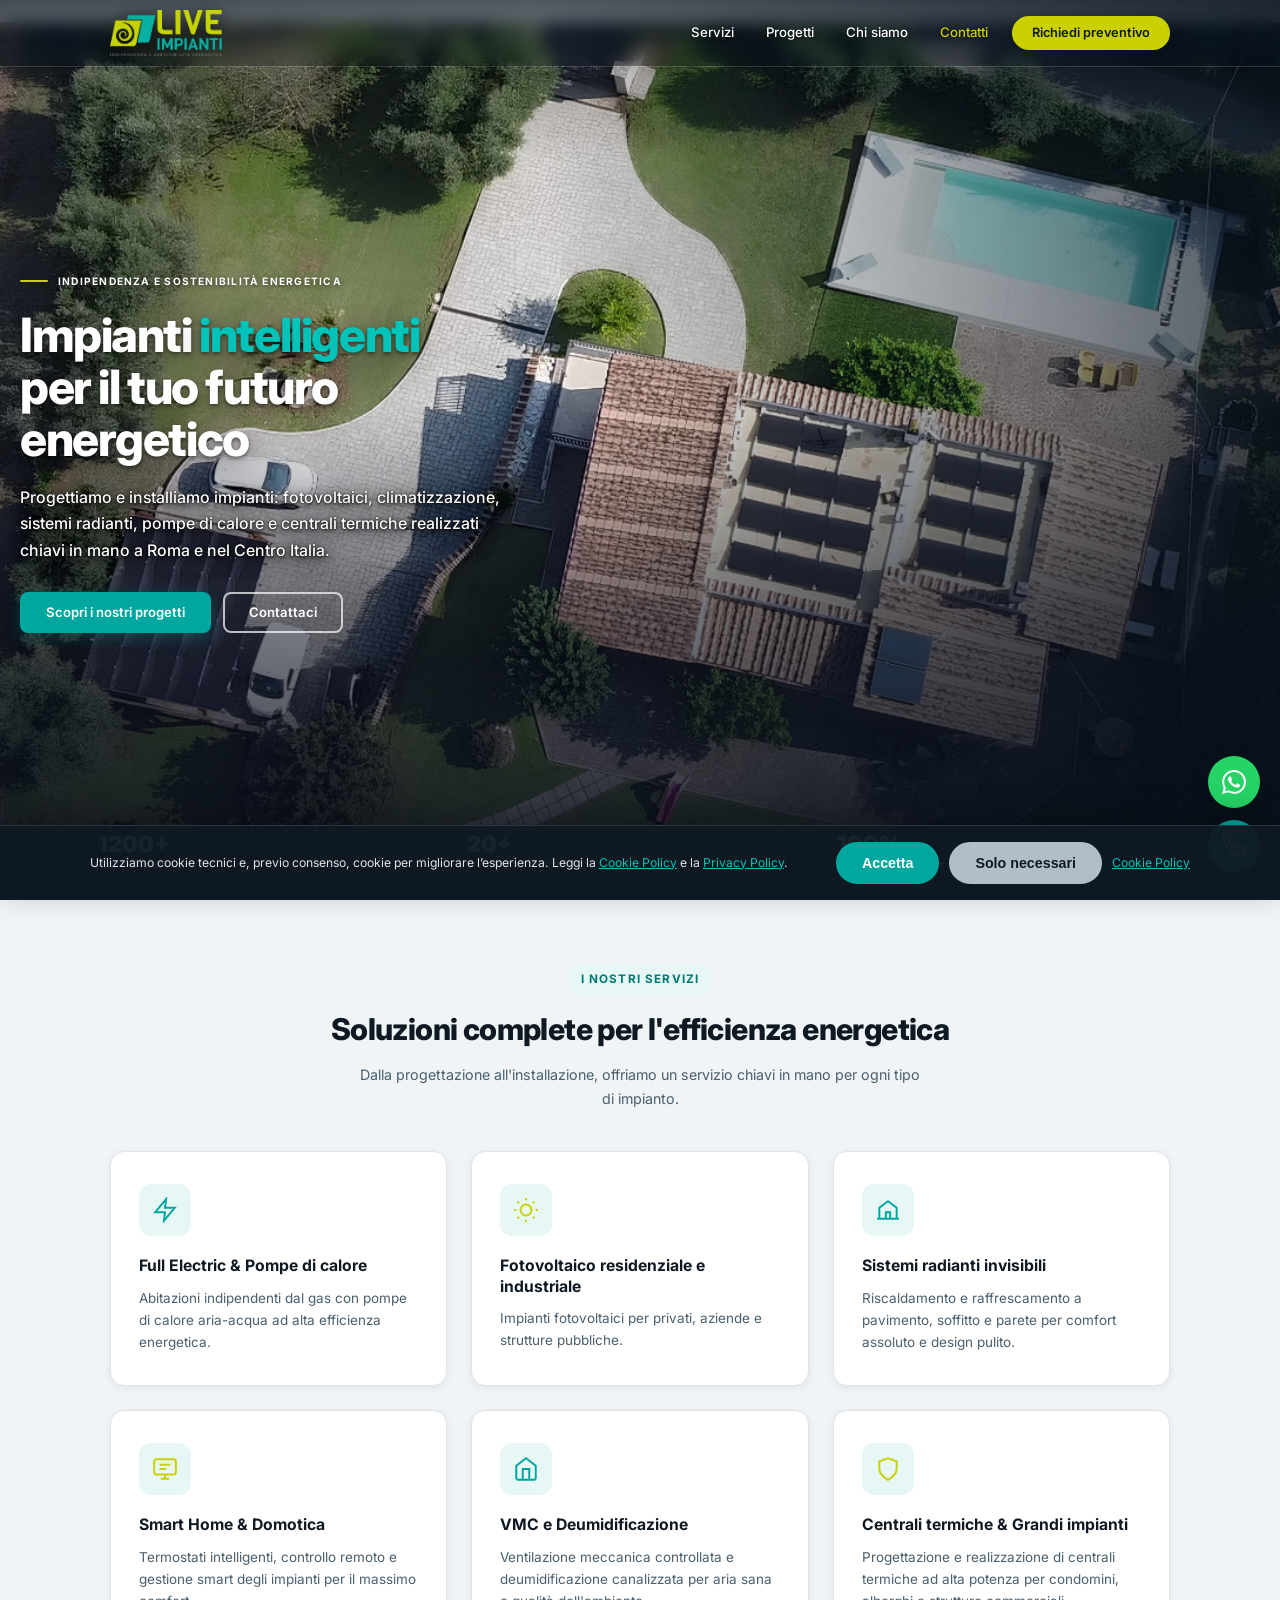
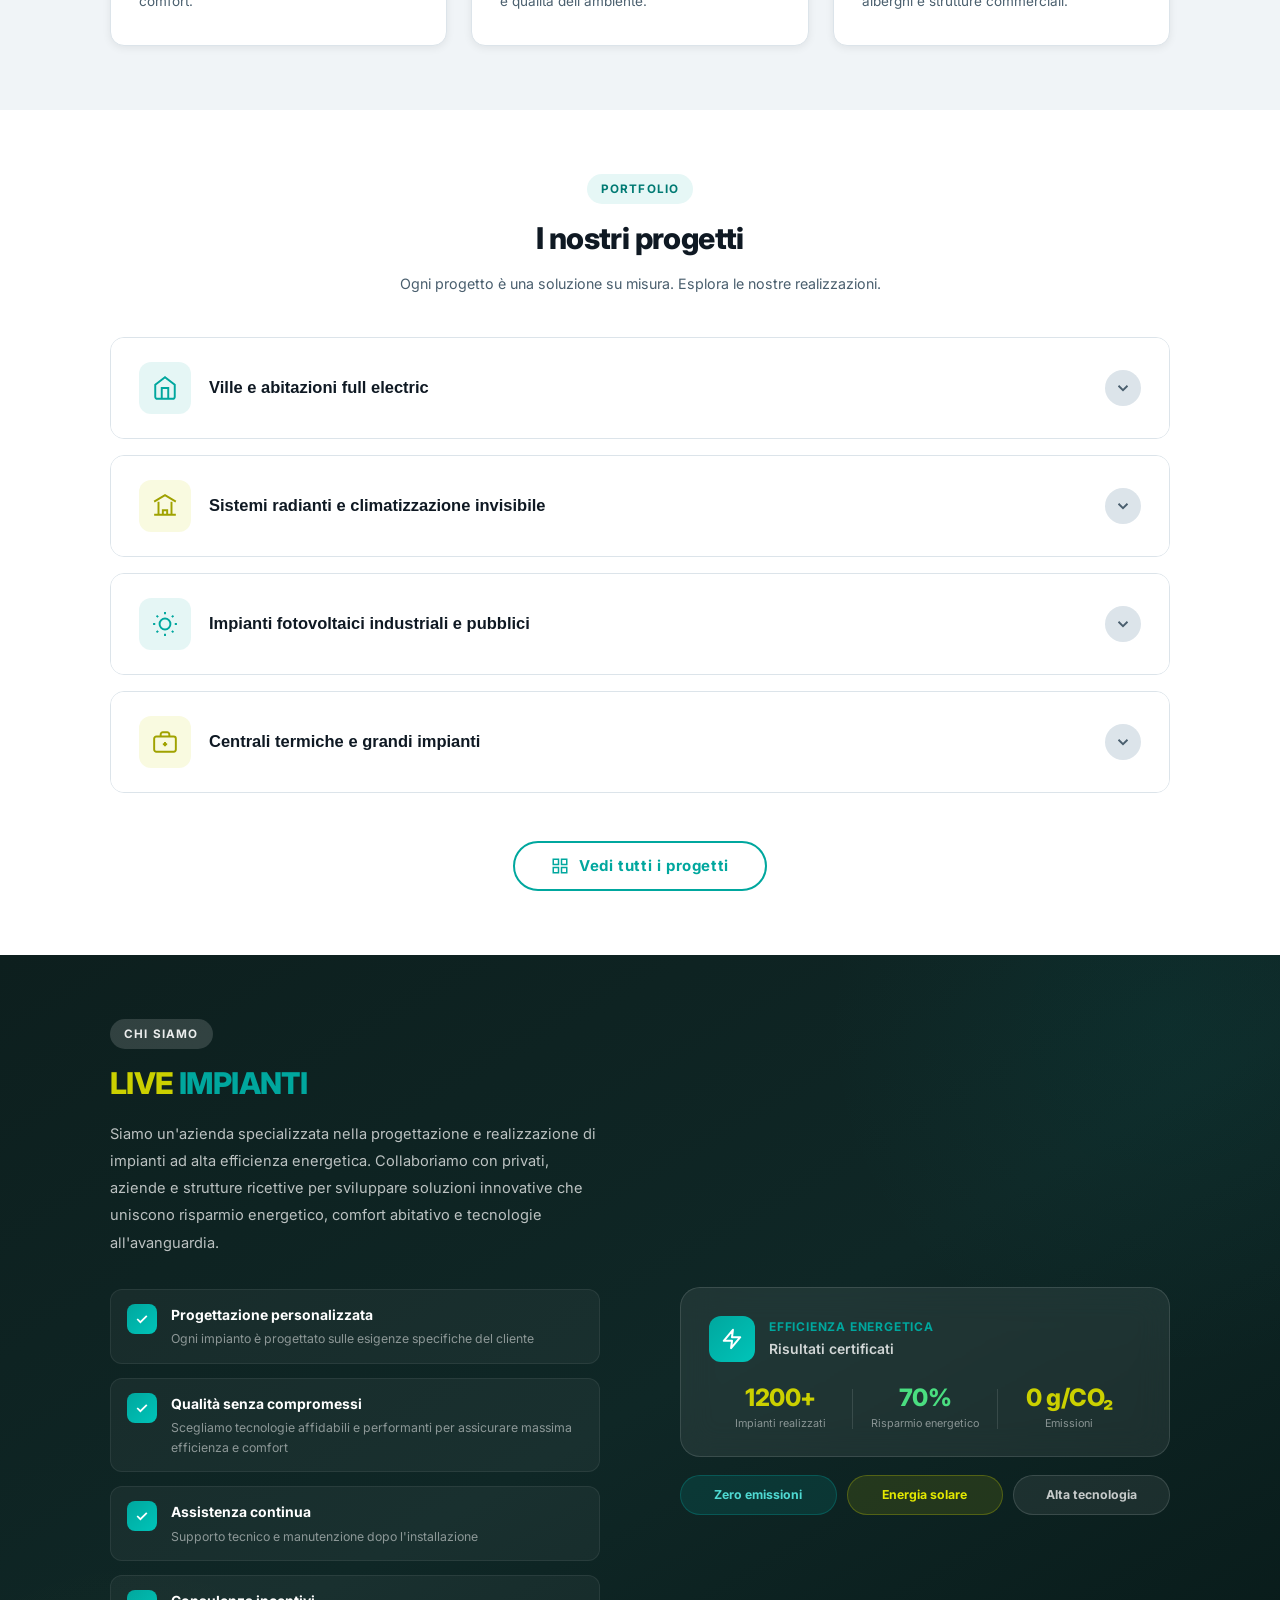
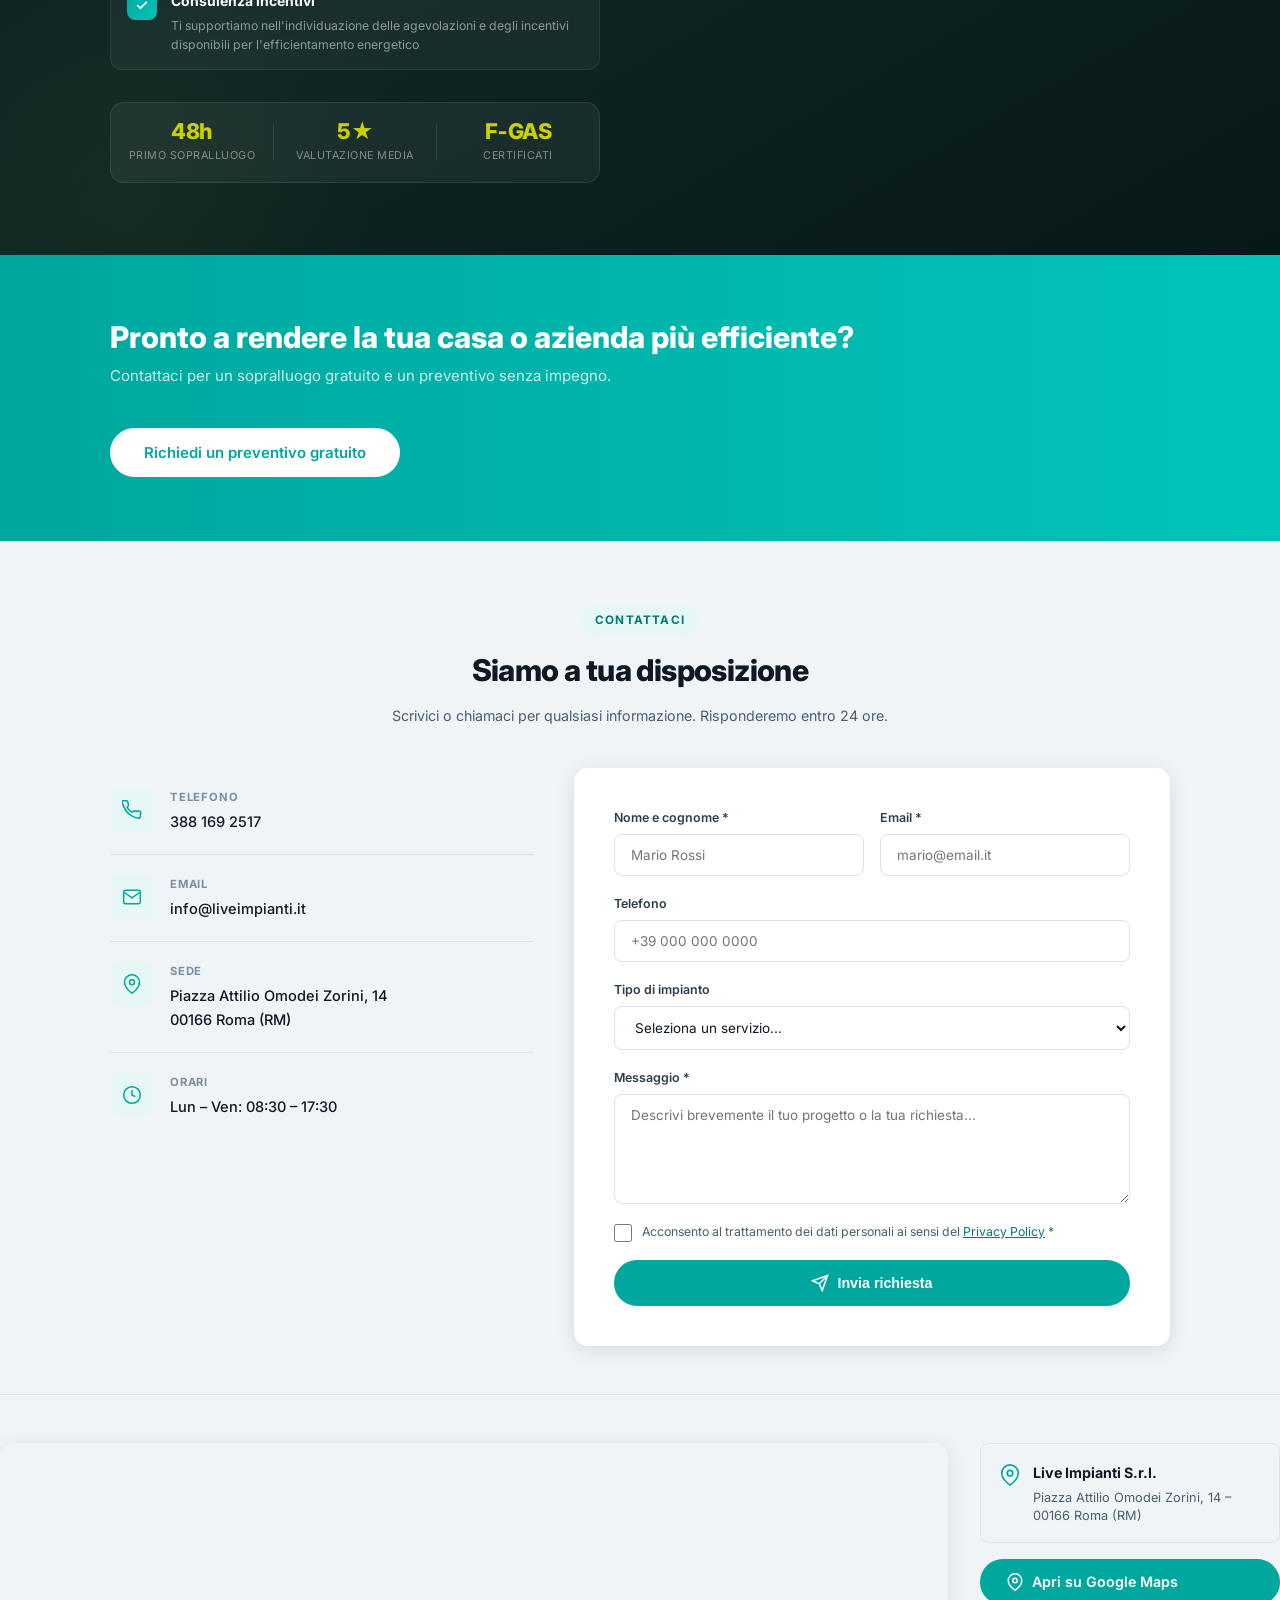
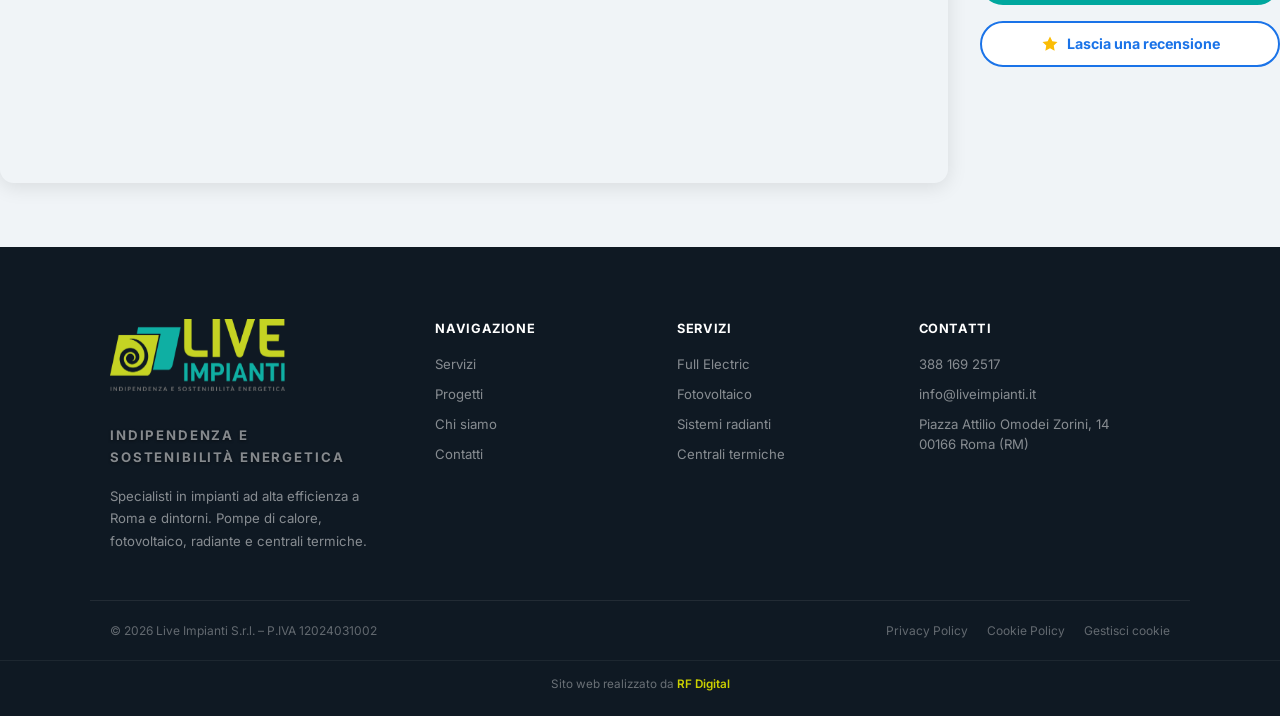
==== index.html @ 58cbc7a0 "Initial commit: sito Live Impianti con immagini e admin CMS Co-authored-by: Cursor <cursoragent@curs" ====
﻿<!DOCTYPE html>
<html lang="it">
<head>
  <meta charset="UTF-8" />
  <meta name="viewport" content="width=device-width, initial-scale=1.0, viewport-fit=cover" />
  <title>Live Impianti S.r.l. – Impianti ad Alta Efficienza</title>
  <meta name="description" content="Live Impianti S.r.l. – Impianti fotovoltaici, climatizzazione, sistemi radianti, pompe di calore e centrali termiche chiavi in mano a Roma e nel Centro Italia." />
  <meta name="robots" content="index, follow" />
  <meta name="geo.region" content="IT-RM" />
  <meta name="geo.placename" content="Roma" />
  <meta name="theme-color" content="#0f1923" />
  <link rel="canonical" href="https://www.liveimpianti.it/" />
  <meta property="og:type" content="website" />
  <meta property="og:locale" content="it_IT" />
  <meta property="og:site_name" content="Live Impianti S.r.l." />
  <meta property="og:title" content="Live Impianti S.r.l. – Impianti ad Alta Efficienza" />
  <meta property="og:description" content="Impianti full electric, fotovoltaico, radiante e centrali termiche a Roma e provincia. Progettazione e installazione chiavi in mano." />
  <meta property="og:url" content="https://www.liveimpianti.it/" />
  <meta property="og:image" content="https://www.liveimpianti.itimages/home-hero.jpg" />
  <meta name="twitter:card" content="summary_large_image" />
  <link rel="preload" as="image" href="images/home-hero.webp" type="image/webp" />
  <link rel="stylesheet" href="styles.css?v=7" />
  <style>
    /* Hero mobil – prioritate maximă (navbar + overlay) */
    @media (max-width: 767px) {
      body.page-home .navbar:not(.scrolled) .navbar__glass,
      #navbar:not(.scrolled) .navbar__glass {
        background: transparent !important;
        backdrop-filter: none !important;
        -webkit-backdrop-filter: none !important;
      }
      body.page-home .navbar:not(.scrolled),
      #navbar:not(.scrolled) {
        background: transparent !important;
        border-bottom: none !important;
        box-shadow: none !important;
      }
      #home.hero,
      .page-home .hero {
        display: grid !important;
        grid-template-areas: "hero-stack" !important;
        min-height: 100dvh !important;
        min-height: 100svh !important;
      }
      #home .hero__bg,
      .page-home .hero__bg {
        grid-area: hero-stack !important;
        position: absolute !important;
        inset: 0 !important;
        height: 100% !important;
        min-height: 100% !important;
      }
      #home .hero__overlay,
      .page-home .hero__overlay {
        background: linear-gradient(to top, rgba(10, 15, 29, 0.55) 0%, transparent 18%) !important;
      }
      #home .hero__bg-img,
      .page-home .hero__bg-img {
        object-position: center 58% !important;
        transform: scale(1.18) !important;
        transform-origin: center 58% !important;
      }
      #home .hero__wrap,
      .page-home .hero__wrap {
        grid-area: hero-stack !important;
        display: flex !important;
        flex-direction: column !important;
        justify-content: flex-end !important;
        min-height: 100dvh !important;
        min-height: 100svh !important;
        padding: 0 !important;
      }
      #home .hero__center,
      .page-home .hero__center {
        flex: 1 1 auto !important;
        display: flex !important;
        align-items: center !important;
        justify-content: center !important;
        padding: calc(56px + env(safe-area-inset-top, 0px) + 8px) 16px 8px !important;
      }
      #home .hero__content,
      .page-home .hero__content {
        margin: 0 auto !important;
        text-align: center !important;
        max-width: 22.5rem;
      }
      #home .hero__badge,
      .page-home .hero__badge {
        justify-content: center !important;
        width: 100%;
      }
      #home .hero__badge::before,
      .page-home .hero__badge::before {
        display: none !important;
      }
      #home .hero__actions,
      .page-home .hero__actions {
        justify-content: center !important;
      }
      #home .hero__stats,
      .page-home .hero__stats {
        flex: 0 0 auto !important;
        background: transparent !important;
        margin-top: 0 !important;
      }
      #home .hero__stat-num,
      #home .hero__stat-label,
      .page-home .hero__stat-num,
      .page-home .hero__stat-label {
        text-shadow: 0 2px 10px rgba(0, 0, 0, 0.9), 0 0 24px rgba(0, 0, 0, 0.55) !important;
      }
    }
  </style>
  <script src="cookie-banner.js?v=3" defer></script>
  <link rel="preconnect" href="https://fonts.googleapis.com" />
  <link rel="preconnect" href="https://fonts.gstatic.com" crossorigin />
  <link href="https://fonts.googleapis.com/css2?family=Inter:wght@300;400;500;600;700;800&display=swap" rel="stylesheet" />
  <script src="https://identity.netlify.com/v1/netlify-identity-widget.js"></script>
  <script type="application/ld+json">
  {
    "@context": "https://schema.org",
    "@type": "HVACBusiness",
    "name": "Live Impianti S.r.l.",
    "url": "https://www.liveimpianti.it",
    "logo": "https://www.liveimpianti.itimages/liveimpianti_logo.png",
    "image": "https://www.liveimpianti.itimages/home-hero.jpg",
    "telephone": "+39-388-169-2517",
    "email": "info@liveimpianti.it",
    "taxID": "IT12024031002",
    "vatID": "IT12024031002",
    "address": {
      "@type": "PostalAddress",
      "streetAddress": "Piazza Attilio Omodei Zorini, 14",
      "addressLocality": "Roma",
      "postalCode": "00166",
      "addressRegion": "RM",
      "addressCountry": "IT"
    },
    "areaServed": ["Roma", "Lazio", "Centro Italia"],
    "description": "Progettazione e installazione di impianti fotovoltaici, pompe di calore, sistemi radianti e centrali termiche."
  }
  </script>
</head>
<body class="page-home">

  <div id="cookieBanner" class="cookie-banner" role="dialog" aria-label="Informativa cookie" aria-live="polite" aria-hidden="true">
    <div class="cookie-banner__inner">
      <p>Utilizziamo cookie tecnici e, previo consenso, cookie per migliorare l’esperienza. Leggi la <a href="cookie-policy.html">Cookie Policy</a> e la <a href="privacy-policy.html">Privacy Policy</a>.</p>
      <div class="cookie-banner__actions">
        <button type="button" id="cookieAccept" class="btn btn--primary">Accetta</button>
        <button type="button" id="cookieReject" class="btn btn--ghost cookie-banner__reject">Solo necessari</button>
        <a href="cookie-policy.html" class="cookie-banner__link">Cookie Policy</a>
      </div>
    </div>
  </div>

  <header class="navbar" id="navbar">
    <div class="navbar__glass" aria-hidden="true"></div>
    <div class="container navbar__inner">
      <a href="#home" class="navbar__logo">
        <img src="images/liveimpianti_logo.png" alt="Live Impianti S.r.l." class="navbar__logo-img" decoding="async" />
      </a>
      <nav class="navbar__drawer" id="navDrawer" aria-label="Menu principale" aria-hidden="true">
        <a href="#servizi">Servizi</a>
        <a href="progetti.html">Progetti</a>
        <a href="#perche-noi">Chi siamo</a>
        <a href="#contatti" class="navbar__drawer-cta">Contatti</a>
      </nav>
      <a href="#contatti" class="btn btn--primary navbar__cta">Richiedi preventivo</a>
      <button class="navbar__burger" id="burgerBtn" type="button" aria-label="Apri menu" aria-expanded="false" aria-controls="navDrawer">
        <span></span><span></span><span></span>
      </button>
    </div>
  </header>
  <div class="nav-backdrop" id="navBackdrop" aria-hidden="true"></div>

  <!-- ═══════════════════════════ HERO ═══════════════════════════ -->
  <section class="hero" id="home" aria-label="Home">
    <div class="hero__bg" aria-hidden="true">
      <picture>
        <source srcset="images/home-hero.webp" type="image/webp" />
        <img
          src="images/home-hero.jpg"
          class="hero__bg-img"
          alt=""
          width="1920"
          height="1080"
          sizes="100vw"
          decoding="async"
          fetchpriority="high"
        />
      </picture>
      <div class="hero__overlay"></div>
    </div>

    <div class="hero__wrap">
      <div class="hero__center">
        <div class="hero__aside" aria-hidden="true"></div>
        <div class="hero__content">
          <span class="hero__badge" data-sito="home.hero.badge">Indipendenza e sostenibilit&agrave; energetica</span>

          <h1 class="hero__title">
            <span data-sito="home.hero.titoloRiga1">Impianti</span> <span class="hero__title-accent" data-sito="home.hero.titoloAccent">intelligenti</span><br />
            <span data-sito="home.hero.titoloRiga2">per il tuo futuro energetico</span>
          </h1>

          <p class="hero__subtitle" data-sito="home.hero.sottotitolo">
            Progettiamo e installiamo impianti: fotovoltaici, climatizzazione, sistemi radianti, pompe di calore e centrali termiche
            realizzati chiavi in mano a Roma e nel Centro Italia.
          </p>

          <div class="hero__actions">
            <a href="progetti.html" class="hero__btn hero__btn--primary" data-sito="home.hero.pulsantePrimario" data-sito-link="home.hero.pulsantePrimarioLink">Scopri i nostri progetti</a>
            <a href="#contatti" class="hero__btn hero__btn--outline" data-sito="home.hero.pulsanteSecondario" data-sito-link="home.hero.pulsanteSecondarioLink">Contattaci</a>
          </div>
        </div>
      </div>

      <div class="hero__stats">
        <div class="hero__stat" data-hero-stat>
          <span class="hero__stat-num" data-countup data-target="1200" data-suffix="+">0</span>
          <span class="hero__stat-label">Impianti realizzati</span>
        </div>
        <div class="hero__stat" data-hero-stat>
          <span class="hero__stat-num" data-countup data-target="20" data-suffix="+">0</span>
          <span class="hero__stat-label">Anni di esperienza</span>
        </div>
        <div class="hero__stat" data-hero-stat>
          <span class="hero__stat-num" data-countup data-target="100" data-suffix="%">0</span>
          <span class="hero__stat-label">Soddisfazione cliente</span>
        </div>
      </div>
    </div>
  </section>

  <!-- ═══════════════════════════ SERVIZI ═══════════════════════════ -->
  <section class="services" id="servizi">
    <div class="container">
      <div class="section-header">
        <span class="section-tag" data-sito="servizi.intestazione.tag">I nostri servizi</span>
        <h2 class="section-title" data-sito="servizi.intestazione.titolo">Soluzioni complete per l'efficienza energetica</h2>
        <p class="section-desc" data-sito="servizi.intestazione.descrizione">Dalla progettazione all'installazione, offriamo un servizio chiavi in mano per ogni tipo di impianto.</p>
      </div>
      <div class="services__grid" id="sitoServiziGrid"></div>
    </div>
  </section>

  <!-- ═══════════════════════════ PROGETTI ═══════════════════════════ -->
  <section class="projects" id="progetti">
    <div class="container">
      <div class="section-header">
        <span class="section-tag" data-sito="home.sezioneProgetti.tag">Portfolio</span>
        <h2 class="section-title" data-sito="home.sezioneProgetti.titolo">I nostri progetti</h2>
        <p class="section-desc" data-sito="home.sezioneProgetti.descrizione">Ogni progetto &egrave; una soluzione su misura. Esplora le nostre realizzazioni.</p>
      </div>

      <div class="projects__accordion">

        <!-- ── CATEGORIA 1: Ville e abitazioni full electric ── -->
        <div class="acc-item" data-category="0" data-cat-id="ville">
          <button class="acc-header" aria-expanded="false">
            <div class="acc-header__left">
              <div class="acc-icon acc-icon--1">
                <svg viewBox="0 0 24 24" fill="none" stroke="currentColor" stroke-width="1.8"><path d="M3 9l9-7 9 7v11a2 2 0 01-2 2H5a2 2 0 01-2-2z"/><polyline points="9 22 9 12 15 12 15 22"/></svg>
              </div>
              <div>
                <h3 class="acc-header__title">Ville e abitazioni full electric</h3>
              </div>
            </div>
            <div class="acc-chevron">
              <svg viewBox="0 0 24 24" fill="none" stroke="currentColor" stroke-width="2.5"><polyline points="6 9 12 15 18 9"/></svg>
            </div>
          </button>
          <div class="acc-body">
            <div class="acc-category-banner">
              <img src="images/cat-ville.jpg" alt="Ville e abitazioni full electric" class="acc-banner-img" style="object-position: center 42%;" onerror="this.parentElement.classList.add('no-img')" />
              <div class="acc-banner-overlay">
                <h3>Ville e abitazioni full electric</h3>
                <p>Abitazioni senza gas, progettate per massima efficienza e autonomia energetica.</p>
              </div>
            </div>
            <div class="acc-projects" data-progetti-cat="ville"></div>
          </div>
        </div>

        <!-- ── CATEGORIA 2: Sistemi radianti e climatizzazione invisibile ── -->
        <div class="acc-item" data-category="1" data-cat-id="radianti">
          <button class="acc-header" aria-expanded="false">
            <div class="acc-header__left">
              <div class="acc-icon acc-icon--2">
                <svg viewBox="0 0 24 24" fill="none" stroke="currentColor" stroke-width="1.8"><path d="M2 20h20M6 20V8M18 20V8M2 8l10-6 10 6"/><path d="M10 20v-4h4v4"/></svg>
              </div>
              <div>
                <h3 class="acc-header__title">Sistemi radianti e climatizzazione invisibile</h3>
              </div>
            </div>
            <div class="acc-chevron">
              <svg viewBox="0 0 24 24" fill="none" stroke="currentColor" stroke-width="2.5"><polyline points="6 9 12 15 18 9"/></svg>
            </div>
          </button>
          <div class="acc-body">
            <div class="acc-category-banner acc-category-banner--2">
              <img src="images/cat-radianti-final.jpg" alt="Sistemi radianti e climatizzazione invisibile" class="acc-banner-img" style="object-position: center 34%;" onerror="this.parentElement.classList.add('no-img')" />
              <div class="acc-banner-overlay">
                <h3>Sistemi radianti e climatizzazione invisibile</h3>
                <p>Comfort totale e design pulito: impianti nascosti a pavimento e a soffitto.</p>
              </div>
            </div>
            <div class="acc-projects" data-progetti-cat="radianti"></div>
          </div>
        </div>

        <!-- ── CATEGORIA 3: Impianti fotovoltaici industriali e pubblici ── -->
        <div class="acc-item" data-category="2" data-cat-id="fotovoltaico">
          <button class="acc-header" aria-expanded="false">
            <div class="acc-header__left">
              <div class="acc-icon acc-icon--3">
                <svg viewBox="0 0 24 24" fill="none" stroke="currentColor" stroke-width="1.8"><circle cx="12" cy="12" r="5"/><line x1="12" y1="1" x2="12" y2="3"/><line x1="12" y1="21" x2="12" y2="23"/><line x1="4.22" y1="4.22" x2="5.64" y2="5.64"/><line x1="18.36" y1="18.36" x2="19.78" y2="19.78"/><line x1="1" y1="12" x2="3" y2="12"/><line x1="21" y1="12" x2="23" y2="12"/><line x1="4.22" y1="19.78" x2="5.64" y2="18.36"/><line x1="18.36" y1="5.64" x2="19.78" y2="4.22"/></svg>
              </div>
              <div>
                <h3 class="acc-header__title">Impianti fotovoltaici industriali e pubblici</h3>
              </div>
            </div>
            <div class="acc-chevron">
              <svg viewBox="0 0 24 24" fill="none" stroke="currentColor" stroke-width="2.5"><polyline points="6 9 12 15 18 9"/></svg>
            </div>
          </button>
          <div class="acc-body">
            <div class="acc-category-banner acc-category-banner--3">
              <img src="images/cat-fotovoltaico.jpg" alt="Impianti fotovoltaici industriali e pubblici" class="acc-banner-img" onerror="this.parentElement.classList.add('no-img')" />
              <div class="acc-banner-overlay">
                <h3>Impianti fotovoltaici industriali e pubblici</h3>
                <p>Da 40 kW a 500 kW: impianti per aziende, enti pubblici e strutture produttive.</p>
              </div>
            </div>
            <div class="acc-projects" data-progetti-cat="fotovoltaico"></div>
          </div>
        </div>

        <!-- ── CATEGORIA 4: Centrali termiche e grandi impianti ── -->
        <div class="acc-item" data-category="3" data-cat-id="centrali">
          <button class="acc-header" aria-expanded="false">
            <div class="acc-header__left">
              <div class="acc-icon acc-icon--4">
                <svg viewBox="0 0 24 24" fill="none" stroke="currentColor" stroke-width="1.8"><rect x="2" y="7" width="20" height="14" rx="2"/><path d="M16 7V5a2 2 0 00-2-2h-4a2 2 0 00-2 2v2"/><line x1="12" y1="12" x2="12" y2="16"/><line x1="10" y1="14" x2="14" y2="14"/></svg>
              </div>
              <div>
                <h3 class="acc-header__title">Centrali termiche e grandi impianti</h3>
              </div>
            </div>
            <div class="acc-chevron">
              <svg viewBox="0 0 24 24" fill="none" stroke="currentColor" stroke-width="2.5"><polyline points="6 9 12 15 18 9"/></svg>
            </div>
          </button>
          <div class="acc-body">
            <div class="acc-category-banner acc-category-banner--4">
              <img src="images/cat-centrali-final.jpg" alt="Centrali termiche e grandi impianti" class="acc-banner-img" style="object-position: center 38%;" onerror="this.parentElement.classList.add('no-img')" />
              <div class="acc-banner-overlay">
                <h3>Centrali termiche e grandi impianti</h3>
                <p>Impianti di riscaldamento e raffrescamento su larga scala per edifici residenziali, commerciali e ricettivi.</p>
              </div>
            </div>
            <div class="acc-projects" data-progetti-cat="centrali"></div>
          </div>
        </div>

      </div><!-- /accordion -->

      <div class="projects__cta">
        <a href="progetti.html" class="btn">
          <svg viewBox="0 0 24 24" fill="none" stroke="currentColor" stroke-width="2" aria-hidden="true"><rect x="3" y="3" width="7" height="7"/><rect x="14" y="3" width="7" height="7"/><rect x="14" y="14" width="7" height="7"/><rect x="3" y="14" width="7" height="7"/></svg>
          Vedi tutti i progetti
        </a>
      </div>

    </div>
  </section>

  <!-- ═══════════════════════════ CHI SIAMO ═══════════════════════════ -->
  <section class="why-us" id="perche-noi">
    <div class="container">
      <div class="why-us__inner">

        <!-- ─ Left: testo + perk ─ -->
        <div class="why-us__content">
          <span class="section-tag section-tag--light" data-sito="chiSiamo.intestazione.tag">Chi siamo</span>
          <h2 class="section-title section-title--light"><span class="section-title__live" data-sito="chiSiamo.intestazione.titoloLive">LIVE</span> <span class="section-title__impianti" data-sito="chiSiamo.intestazione.titoloImpianti">IMPIANTI</span></h2>
          <p class="why-us__lead" data-sito="chiSiamo.lead">
            Siamo un'azienda specializzata nella progettazione e realizzazione di impianti ad alta efficienza energetica.
            Collaboriamo con privati, aziende e strutture ricettive per sviluppare soluzioni innovative che uniscono risparmio
            energetico, comfort abitativo e tecnologie all'avanguardia.
          </p>

          <div class="why-us__perks" id="sitoChiSiamoPerks"></div>

          <div class="why-us__stats-bar" id="sitoChiSiamoBar"></div>
        </div>

        <!-- ─ Right: visual panel ─ -->
        <div class="why-us__visual">

          <!-- Card principale -->
          <div class="visual-card">
            <div class="visual-card__header">
              <div class="vc-icon-wrap">
                <svg viewBox="0 0 24 24" fill="none" stroke="currentColor" stroke-width="2.2" stroke-linecap="round" stroke-linejoin="round"><polygon points="13 2 3 14 12 14 11 22 21 10 12 10 13 2"/></svg>
              </div>
              <div>
                <p class="vc-overline" data-sito="chiSiamo.pannelloVisivo.overline">Efficienza energetica</p>
                <p class="vc-subtitle" data-sito="chiSiamo.pannelloVisivo.sottotitolo">Risultati certificati</p>
              </div>
            </div>
            <div class="visual-stats" id="sitoVisualStats"></div>
          </div>

          <div class="visual-pills" id="sitoVisualPills"></div>

        </div>
      </div>
    </div>
  </section>

  <!-- ═══════════════════════════ CTA STRIP ═══════════════════════════ -->
  <section class="cta-strip">
    <div class="container cta-strip__inner">
      <div>
        <h2 data-sito="home.cta.titolo">Pronto a rendere la tua casa o azienda più efficiente?</h2>
        <p data-sito="home.cta.descrizione">Contattaci per un sopralluogo gratuito e un preventivo senza impegno.</p>
      </div>
      <a href="#contatti" class="btn btn--white btn--lg" data-sito="home.cta.pulsante" data-sito-link="home.cta.pulsanteLink">Richiedi un preventivo gratuito</a>
    </div>
  </section>

  <!-- ═══════════════════════════ CONTATTI ═══════════════════════════ -->
  <section class="contacts" id="contatti">
    <div class="container">
      <div class="section-header">
        <span class="section-tag" data-sito="azienda.sezioneContatti.tag">Contattaci</span>
        <h2 class="section-title" data-sito="azienda.sezioneContatti.titolo">Siamo a tua disposizione</h2>
        <p class="section-desc" data-sito="azienda.sezioneContatti.descrizione">Scrivici o chiamaci per qualsiasi informazione. Risponderemo entro 24 ore.</p>
      </div>

      <div class="contacts__grid">
        <div class="contacts__info">
          <div class="contact-item">
            <div class="contact-item__icon">
              <svg viewBox="0 0 24 24" fill="none" stroke="currentColor" stroke-width="1.8"><path d="M22 16.92v3a2 2 0 01-2.18 2 19.79 19.79 0 01-8.63-3.07A19.5 19.5 0 013.07 9.81a19.79 19.79 0 01-3.07-8.68A2 2 0 012 .82h3a2 2 0 012 1.72 12.84 12.84 0 00.7 2.81 2 2 0 01-.45 2.11L6.09 8.91a16 16 0 006 6l1.27-1.27a2 2 0 012.11-.45 12.84 12.84 0 002.81.7A2 2 0 0122 16.92z"/></svg>
            </div>
            <div>
              <span class="contact-item__label">Telefono</span>
              <a href="tel:+393881692517" class="contact-item__value" data-sito-tel data-sito-text>388 169 2517</a>
            </div>
          </div>
          <div class="contact-item">
            <div class="contact-item__icon">
              <svg viewBox="0 0 24 24" fill="none" stroke="currentColor" stroke-width="1.8"><path d="M4 4h16c1.1 0 2 .9 2 2v12c0 1.1-.9 2-2 2H4c-1.1 0-2-.9-2-2V6c0-1.1.9-2 2-2z"/><polyline points="22,6 12,13 2,6"/></svg>
            </div>
            <div>
              <span class="contact-item__label">Email</span>
              <a href="mailto:info@liveimpianti.it" class="contact-item__value" data-sito-email data-sito-text>info@liveimpianti.it</a>
            </div>
          </div>
          <div class="contact-item">
            <div class="contact-item__icon">
              <svg viewBox="0 0 24 24" fill="none" stroke="currentColor" stroke-width="1.8"><path d="M21 10c0 7-9 13-9 13s-9-6-9-13a9 9 0 0118 0z"/><circle cx="12" cy="10" r="3"/></svg>
            </div>
            <div>
              <span class="contact-item__label">Sede</span>
              <span class="contact-item__value" data-sito-indirizzo>Piazza Attilio Omodei Zorini, 14<br />00166 Roma (RM)</span>
            </div>
          </div>
          <div class="contact-item">
            <div class="contact-item__icon">
              <svg viewBox="0 0 24 24" fill="none" stroke="currentColor" stroke-width="1.8"><circle cx="12" cy="12" r="10"/><polyline points="12 6 12 12 16 14"/></svg>
            </div>
            <div>
              <span class="contact-item__label">Orari</span>
              <span class="contact-item__value" data-sito="azienda.orari">Lun – Ven: 08:30 – 17:30</span>
            </div>
          </div>
        </div>

        <!-- Form Netlify: copia nascosta per rilevamento al deploy -->
        <form name="contatti" data-netlify="true" data-netlify-honeypot="bot-field" hidden>
          <input type="hidden" name="form-name" value="contatti" />
          <input name="bot-field" />
          <input name="nome" />
          <input name="email" />
          <input name="telefono" />
          <input name="servizio" />
          <textarea name="messaggio"></textarea>
        </form>

        <form class="contacts__form" id="contactForm" name="contatti" method="POST" data-netlify="true" data-netlify-honeypot="bot-field" novalidate>
          <input type="hidden" name="form-name" value="contatti" />
          <input type="text" name="bot-field" class="form-honeypot" tabindex="-1" autocomplete="off" aria-hidden="true" />
          <div class="form-row">
            <div class="form-group">
              <label for="nome">Nome e cognome *</label>
              <input type="text" id="nome" name="nome" placeholder="Mario Rossi" required />
            </div>
            <div class="form-group">
              <label for="email">Email *</label>
              <input type="email" id="email" name="email" placeholder="mario@email.it" required />
            </div>
          </div>
          <div class="form-group">
            <label for="telefono">Telefono</label>
            <input type="tel" id="telefono" name="telefono" placeholder="+39 000 000 0000" />
          </div>
          <div class="form-group">
            <label for="servizio">Tipo di impianto</label>
            <select id="servizio" name="servizio">
              <option value="">Seleziona un servizio...</option>
              <option>Impianto full electric / pompa di calore</option>
              <option>Impianto fotovoltaico</option>
              <option>Sistema radiante</option>
              <option>Centrale termica</option>
              <option>VMC e deumidificazione</option>
              <option>Altro</option>
            </select>
          </div>
          <div class="form-group">
            <label for="messaggio">Messaggio *</label>
            <textarea id="messaggio" name="messaggio" rows="4" placeholder="Descrivi brevemente il tuo progetto o la tua richiesta..." required></textarea>
          </div>
          <div class="form-group form-group--checkbox">
            <input type="checkbox" id="privacy" name="privacy" required />
            <label for="privacy">Acconsento al trattamento dei dati personali ai sensi del <a href="privacy-policy.html" target="_blank" rel="noopener">Privacy Policy</a> *</label>
          </div>
          <button type="submit" class="btn btn--primary btn--full">
            <svg viewBox="0 0 24 24" fill="none" stroke="currentColor" stroke-width="2"><line x1="22" y1="2" x2="11" y2="13"/><polygon points="22 2 15 22 11 13 2 9 22 2"/></svg>
            Invia richiesta
          </button>
          <div class="form-success" id="formSuccess">
            <svg viewBox="0 0 24 24" fill="none" stroke="currentColor" stroke-width="2"><polyline points="20 6 9 17 4 12"/></svg>
            Messaggio inviato! Ti contatteremo presto.
          </div>
        </form>
      </div>
    </div>

    <!-- ── Google Maps + recensioni ── -->
    <div class="contacts__map-block">
      <div class="contacts__map-wrap">
        <iframe
          id="sitoMappa"
          src="https://www.google.com/maps/embed?pb=!1m18!1m12!1m3!1d5938.289840910266!2d12.382814376858331!3d41.91124325263407!2m3!1f0!2f0!3f0!3m2!1i1024!2i768!4f13.1!3m3!1m2!1s0x1325f5c1a5504a77%3A0x716755673350beff!2sLive%20Impianti%20Srl!5e0!3m2!1sro!2sit!4v1780507438718!5m2!1sro!2sit"
          loading="lazy" referrerpolicy="no-referrer-when-downgrade"
          allowfullscreen title="Sede Live Impianti S.r.l.">
        </iframe>
      </div>
      <div class="contacts__map-actions">
        <div class="map-info">
          <svg viewBox="0 0 24 24" fill="none" stroke="currentColor" stroke-width="1.8"><path d="M21 10c0 7-9 13-9 13s-9-6-9-13a9 9 0 0118 0z"/><circle cx="12" cy="10" r="3"/></svg>
          <div>
            <strong data-sito="azienda.ragioneSociale">Live Impianti S.r.l.</strong>
            <span data-sito-indirizzo>Piazza Attilio Omodei Zorini, 14 – 00166 Roma (RM)</span>
          </div>
        </div>
        <a href="https://www.google.com/maps/place/Live+Impianti+Srl/@41.9109247,12.3884606,17z/data=!4m6!3m5!1s0x1325f5c1a5504a77:0x716755673350beff!8m2!3d41.9109247!4d12.3884606!16s%2Fg%2F11fx9k301q?entry=ttu" id="sitoMapsLink" target="_blank" rel="noopener" class="btn btn--primary">
          <svg viewBox="0 0 24 24" fill="none" stroke="currentColor" stroke-width="2"><path d="M21 10c0 7-9 13-9 13s-9-6-9-13a9 9 0 0118 0z"/><circle cx="12" cy="10" r="3"/></svg>
          Apri su Google Maps
        </a>
        <a href="https://www.google.com/maps/place/Live+Impianti+Srl/@41.9112433,12.3828144,16z/data=!4m17!1m8!3m7!1s0x132f5f0658f51307:0xe6a911555ec99b51!2sPiazza+Attilio+Omodei+Zorini,+14,+00166+Roma+RM!3b1!8m2!3d41.9110317!4d12.3882539!16s%2Fg%2F11rg66lx86!3m7!1s0x1325f5c1a5504a77:0x716755673350beff!8m2!3d41.9109247!4d12.3884606!9m1!1b1!16s%2Fg%2F11fx9k301q?entry=ttu" id="sitoReviewLink" target="_blank" rel="noopener" class="btn btn--review">
          <svg viewBox="0 0 24 24" fill="none" stroke="currentColor" stroke-width="2"><polygon points="12 2 15.09 8.26 22 9.27 17 14.14 18.18 21.02 12 17.77 5.82 21.02 7 14.14 2 9.27 8.91 8.26 12 2"/></svg>
          Lascia una recensione
        </a>
      </div>
    </div>

  </div>
  </section>

  <!-- ═══════════════════════════ FOOTER ═══════════════════════════ -->
  <footer class="footer">
    <div class="container footer__inner">
      <div class="footer__brand">
        <a href="#home" class="footer__logo-link">
          <img src="images/liveimpianti_logo.png" alt="Live Impianti S.r.l." class="footer__logo-img" width="240" height="78" decoding="async" />
        </a>
        <p class="footer__tagline" data-sito="azienda.tagline">Indipendenza e sostenibilit&agrave; energetica</p>
        <p data-sito="azienda.descrizioneBreve">Specialisti in impianti ad alta efficienza a Roma e dintorni. Pompe di calore, fotovoltaico, radiante e centrali termiche.</p>
      </div>
      <div class="footer__links">
        <h4>Navigazione</h4>
        <a href="#servizi">Servizi</a>
        <a href="#progetti">Progetti</a>
        <a href="#perche-noi">Chi siamo</a>
        <a href="#contatti">Contatti</a>
      </div>
      <div class="footer__links">
        <h4>Servizi</h4>
        <a href="#servizi">Full Electric</a>
        <a href="#servizi">Fotovoltaico</a>
        <a href="#servizi">Sistemi radianti</a>
        <a href="#servizi">Centrali termiche</a>
      </div>
      <div class="footer__contact">
        <h4>Contatti</h4>
        <a href="tel:+393881692517" data-sito-tel data-sito-text>388 169 2517</a>
        <a href="mailto:info@liveimpianti.it" data-sito-email data-sito-text>info@liveimpianti.it</a>
        <span data-sito-indirizzo>Piazza Attilio Omodei Zorini, 14<br />00166 Roma (RM)</span>
      </div>
    </div>
    <div class="footer__bottom">
      <div class="container">
        <span data-sito="azienda.footer.copyright">&copy; 2026 Live Impianti S.r.l. – P.IVA 12024031002</span>
        <span>
          <a href="privacy-policy.html" data-sito-link="azienda.footer.linkPrivacy">Privacy Policy</a>
          <a href="cookie-policy.html" data-sito-link="azienda.footer.linkCookie">Cookie Policy</a>
          <a href="#" data-cookie-manage>Gestisci cookie</a>
        </span>
      </div>
    </div>
    <p class="footer__credit">
      Sito web realizzato da
      <a href="https://www.rfdigital.it" target="_blank" rel="noopener noreferrer" title="RF Digital – Sviluppo siti web">RF Digital</a>
    </p>
  </footer>

  <!-- Lightbox dettaglio progetto (Home) -->
  <div id="projLightbox" class="proj-lightbox" role="dialog" aria-modal="true" aria-labelledby="lbTitle">
    <div class="proj-lightbox__inner" id="lightboxInner">
      <div class="proj-lightbox__hero">
        <img id="lbImg" src="" alt="" />
        <button type="button" id="lbPrev" class="proj-lightbox__nav proj-lightbox__nav--prev" aria-label="Progetto precedente" hidden>
          <svg viewBox="0 0 24 24" fill="none" stroke="currentColor" stroke-width="2.5"><polyline points="15 18 9 12 15 6"/></svg>
        </button>
        <button type="button" id="lbNext" class="proj-lightbox__nav proj-lightbox__nav--next" aria-label="Progetto successivo" hidden>
          <svg viewBox="0 0 24 24" fill="none" stroke="currentColor" stroke-width="2.5"><polyline points="9 18 15 12 9 6"/></svg>
        </button>
        <span id="lbCounter" class="proj-lightbox__counter" hidden></span>
        <button type="button" id="lbClose" class="proj-lightbox__close" aria-label="Chiudi">
          <svg viewBox="0 0 24 24" fill="none" stroke="currentColor" stroke-width="2.5"><line x1="18" y1="6" x2="6" y2="18"/><line x1="6" y1="6" x2="18" y2="18"/></svg>
        </button>
        <div class="proj-lightbox__tag-wrap">
          <span id="lbTag" class="proj-lightbox__tag"></span>
        </div>
      </div>
      <div class="proj-lightbox__content">
        <h2 id="lbTitle" class="proj-lightbox__title"></h2>
        <p class="proj-lightbox__location">
          <svg viewBox="0 0 24 24" fill="none" stroke="currentColor" stroke-width="2" aria-hidden="true"><path d="M21 10c0 7-9 13-9 13s-9-6-9-13a9 9 0 0118 0z"/><circle cx="12" cy="10" r="3"/></svg>
          <span id="lbLocation"></span>
        </p>
        <p id="lbDesc" class="proj-lightbox__desc"></p>
        <h3 class="proj-lightbox__features-title">Impianti realizzati</h3>
        <ul id="lbFeatures" class="proj-lightbox__features"></ul>
        <div class="proj-lightbox__actions">
          <a href="#contatti" class="btn btn--primary proj-lightbox__cta-main">Richiedi un impianto simile</a>
          <button type="button" id="lbCloseBottom" class="proj-lightbox__cta-secondary">Chiudi</button>
        </div>
      </div>
    </div>
  </div>

  <script src="site-paths.js"></script>
  <script src="sito-data.js"></script>
  <script src="progetti-data.js"></script>
  <script src="sito-loader.js"></script>
  <script src="progetti-loader.js"></script>
  <script>
    document.addEventListener('DOMContentLoaded', async () => {
      try {
        const data = await ProgettiLoader.load();
        ProgettiLoader.renderHome(data);
      } catch (err) {
        console.error('Errore caricamento progetti:', err);
        document.querySelectorAll('[data-progetti-cat]').forEach((el) => {
          el.innerHTML =
            '<p class="acc-carousel__empty">Progetti temporaneamente non disponibili. <a href="progetti.html">Vai alla pagina progetti</a> o ricarica la pagina.</p>';
        });
      }
    });
  </script>
  <script src="script.js"></script>

<!-- ══════════════ FLOATING CONTACT BUTTONS ══════════════ -->
<div class="floating-contacts" aria-label="Contatti rapidi">

  <!-- WhatsApp -->
  <a href="https://wa.me/393881692517" data-sito-wa target="_blank" rel="noopener noreferrer"
     class="floating-btn floating-btn--whatsapp" title="Scrivici su WhatsApp"
     aria-label="Contattaci su WhatsApp">
    <svg viewBox="0 0 24 24" fill="currentColor" xmlns="http://www.w3.org/2000/svg">
      <path d="M17.472 14.382c-.297-.149-1.758-.867-2.03-.967-.273-.099-.471-.148-.67.15-.197.297-.767.966-.94 1.164-.173.199-.347.223-.644.075-.297-.15-1.255-.463-2.39-1.475-.883-.788-1.48-1.761-1.653-2.059-.173-.297-.018-.458.13-.606.134-.133.298-.347.446-.52.149-.174.198-.298.298-.497.099-.198.05-.371-.025-.52-.075-.149-.669-1.612-.916-2.207-.242-.579-.487-.5-.669-.51-.173-.008-.371-.01-.57-.01-.198 0-.52.074-.792.372-.272.297-1.04 1.016-1.04 2.479 0 1.462 1.065 2.875 1.213 3.074.149.198 2.096 3.2 5.077 4.487.709.306 1.262.489 1.694.625.712.227 1.36.195 1.871.118.571-.085 1.758-.719 2.006-1.413.248-.694.248-1.289.173-1.413-.074-.124-.272-.198-.57-.347m-5.421 7.403h-.004a9.87 9.87 0 01-5.031-1.378l-.361-.214-3.741.982.998-3.648-.235-.374a9.86 9.86 0 01-1.51-5.26c.001-5.45 4.436-9.884 9.888-9.884 2.64 0 5.122 1.03 6.988 2.898a9.825 9.825 0 012.893 6.994c-.003 5.45-4.437 9.884-9.885 9.884m8.413-18.297A11.815 11.815 0 0012.05 0C5.495 0 .16 5.335.157 11.892c0 2.096.547 4.142 1.588 5.945L.057 24l6.305-1.654a11.882 11.882 0 005.683 1.448h.005c6.554 0 11.89-5.335 11.893-11.893a11.821 11.821 0 00-3.48-8.413z"/>
    </svg>
    <span class="floating-btn__label">WhatsApp</span>
  </a>

  <!-- Telefono -->
  <a href="tel:+393881692517" data-sito-tel class="floating-btn floating-btn--phone" title="Chiamaci ora"
     aria-label="Chiamaci">
    <svg viewBox="0 0 24 24" fill="none" stroke="currentColor" stroke-width="2.2" stroke-linecap="round" stroke-linejoin="round">
      <path d="M22 16.92v3a2 2 0 01-2.18 2 19.79 19.79 0 01-8.63-3.07A19.5 19.5 0 013.07 8.81a19.79 19.79 0 01-3.07-8.68A2 2 0 012 0h3a2 2 0 012 1.72 12.84 12.84 0 00.7 2.81 2 2 0 01-.45 2.11L6.09 7.91a16 16 0 006 6l1.27-1.27a2 2 0 012.11-.45 12.84 12.84 0 002.81.7A2 2 0 0122 14.92z"/>
    </svg>
    <span class="floating-btn__label">Chiamaci</span>
  </a>

</div>

  <script>
    if (window.netlifyIdentity) {
      window.netlifyIdentity.on("init", (user) => {
        const hash = window.location.hash || "";

        if (!user) {
          window.netlifyIdentity.on("login", () => {
            document.location.href = "/admin/";
          });

          if (hash.includes("invite_token")) {
            window.netlifyIdentity.open("invite");
          } else if (hash.includes("recovery_token")) {
            window.netlifyIdentity.open("recover");
          } else if (hash.includes("confirmation_token")) {
            window.netlifyIdentity.open("confirm");
          }
        }
      });
    }
  </script>

</body>
</html>
---- styles.css ----
/* ═══════════════════════════════════════════════════════════
   LIVE IMPIANTI S.r.l. – Main Stylesheet
   Colors: #00a79e (primary green) | #cbd000 (accent yellow-green)
   ═══════════════════════════════════════════════════════════ */

/* ─── Reset & Base ─── */
*, *::before, *::after { box-sizing: border-box; margin: 0; padding: 0; }

:root {
  --green: #00a79e;
  --green-dark: #007a73;
  --green-light: #e6f7f6;
  --green-mid: #00c4b9;
  --yellow: #cbd000;
  --yellow-dark: #a0a200;
  --yellow-light: #f6f9cc;
  --dark: #0f1923;
  --dark-2: #1c2a35;
  --gray-1: #2d3e4a;
  --gray-2: #4a5f6e;
  --gray-3: #7a8f9e;
  --gray-4: #b0bec8;
  --gray-5: #dce4ea;
  --gray-6: #f0f4f7;
  --white: #ffffff;
  --radius: 14px;
  --radius-sm: 8px;
  --radius-lg: 20px;
  --shadow-sm: 0 2px 8px rgba(0,0,0,.07);
  --shadow: 0 4px 20px rgba(0,0,0,.10);
  --shadow-lg: 0 12px 40px rgba(0,0,0,.14);
  --transition: .25s cubic-bezier(.4,0,.2,1);
  --font: 'Inter', system-ui, -apple-system, sans-serif;
  --navbar-height: 72px;
  --hero-wrap-max: 60rem;
  --hero-pt: 76px;
  --hero-pb: 28px;
  --hero-title-size: 1.95rem;
  --hero-subtitle-size: 0.8125rem;
  --hero-stat-num-size: 1.125rem;
  --section-pad-y: 72px;
  --scale-ui: 1;
}

html {
  scroll-behavior: smooth;
  font-size: 15px;
  scroll-padding-top: var(--navbar-height);
}

/* Laptop / desktop */
@media (min-width: 1024px) {
  :root {
    --scale-ui: 0.92;
    --navbar-height: 68px;
    --hero-pb: 28px;
    --hero-title-size: clamp(2.35rem, 3.8vw, 3.15rem);
    --hero-subtitle-size: 1.0625rem;
    --hero-stat-num-size: 1.5rem;
    --section-pad-y: 64px;
  }
  html { font-size: 15px; }

  .page-home { --hero-img-pos: 18% 42%; }

  .hero__subtitle {
    max-width: 36rem;
  }

  .hero__wrap {
    padding-top: calc(var(--navbar-height) + 24px);
    padding-left: clamp(20px, 3vw, 40px);
    padding-right: clamp(20px, 3vw, 40px);
  }

  .hero__stats {
    padding-left: clamp(24px, 4vw, 48px);
    padding-right: clamp(24px, 4vw, 48px);
  }
}

body {
  font-family: var(--font);
  color: var(--dark);
  background: var(--white);
  overflow-x: clip;
  line-height: 1.6;
  -webkit-font-smoothing: antialiased;
}

a { color: inherit; text-decoration: none; }
ul { list-style: none; }
img { max-width: 100%; display: block; }

/* ─── Container ─── */
.container {
  max-width: 1100px;
  margin: 0 auto;
  padding: 0 20px;
}

/* ─── Buttons ─── */
.btn {
  display: inline-flex;
  align-items: center;
  gap: 8px;
  padding: 12px 24px;
  border-radius: 50px;
  font-weight: 600;
  font-size: .95rem;
  cursor: pointer;
  transition: var(--transition);
  border: 2px solid transparent;
  white-space: nowrap;
  line-height: 1;
}
.btn--primary {
  background: var(--green);
  color: var(--white);
  border-color: var(--green);
}
.btn--primary:hover {
  background: var(--green-dark);
  border-color: var(--green-dark);
  transform: translateY(-2px);
  box-shadow: 0 6px 20px rgba(0,167,158,.35);
}
.btn--outline {
  background: transparent;
  color: var(--white);
  border-color: rgba(255,255,255,.5);
}
.btn--outline:hover {
  background: rgba(255,255,255,.1);
  border-color: var(--white);
}
.btn--white {
  background: var(--white);
  color: var(--green);
  border-color: var(--white);
}
.btn--white:hover {
  background: var(--green-light);
  transform: translateY(-2px);
  box-shadow: 0 6px 20px rgba(0,0,0,.15);
}
.btn--lg { padding: 15px 32px; font-size: 1rem; }
.btn--full { width: 100%; justify-content: center; }
.btn svg { width: 18px; height: 18px; flex-shrink: 0; }

/* ═══════════════════════════ NAVBAR ═══════════════════════════ */
.navbar {
  position: fixed;
  top: 0; left: 0; right: 0;
  z-index: 1000;
  padding: 10px 0;
  background: transparent;
  border-bottom: 1px solid rgba(255, 255, 255, 0.22);
  box-shadow: 0 2px 16px rgba(0, 0, 0, 0.1);
  transition: box-shadow var(--transition), padding var(--transition), border-color var(--transition);
  isolation: isolate;
}
.navbar__glass {
  position: absolute;
  inset: 0;
  z-index: 0;
  pointer-events: none;
  background: rgba(255, 255, 255, 0.14);
  backdrop-filter: blur(14px) saturate(160%);
  -webkit-backdrop-filter: blur(14px) saturate(160%);
  transition: background var(--transition);
}
.navbar.scrolled .navbar__glass {
  background: rgba(255, 255, 255, 0.72);
}
.navbar.scrolled {
  border-bottom-color: rgba(255, 255, 255, 0.55);
  box-shadow: 0 10px 30px rgba(12, 20, 30, 0.12);
  padding: 8px 0;
}
.navbar__inner {
  position: relative;
  z-index: 1;
  display: flex;
  align-items: center;
  gap: 24px;
}
.navbar__logo {
  display: flex;
  align-items: center;
  gap: 10px;
  flex-shrink: 0;
}

.navbar__links,
.navbar__drawer {
  display: flex;
  gap: 32px;
  margin-left: auto;
}
.navbar__links a,
.navbar__drawer a {
  font-weight: 500;
  font-size: .88rem;
  transition: color var(--transition);
  position: relative;
}
.navbar:not(.scrolled) .navbar__links a,
.navbar:not(.scrolled) .navbar__drawer a {
  color: #fff;
  font-weight: 600;
  text-shadow: 0 1px 4px rgba(0, 0, 0, 0.65);
}
.navbar.scrolled .navbar__links a,
.navbar.scrolled .navbar__drawer a {
  color: var(--gray-2);
  text-shadow: none;
  font-weight: 500;
}
.navbar__links a::after,
.navbar__drawer a::after {
  content: '';
  position: absolute;
  bottom: -4px; left: 0; right: 0;
  height: 2px;
  background: var(--green);
  transform: scaleX(0);
  transition: transform var(--transition);
  border-radius: 2px;
}
.navbar__links a:hover::after,
.navbar__drawer a:hover::after { transform: scaleX(1); }
.navbar:not(.scrolled) .navbar__links a:hover,
.navbar:not(.scrolled) .navbar__drawer a:hover { color: var(--white); }
.navbar.scrolled .navbar__links a:hover,
.navbar.scrolled .navbar__drawer a:hover { color: var(--green); }

.navbar__cta { flex-shrink: 0; }
.navbar__cta.btn {
  padding: 9px 18px;
  font-size: 0.85rem;
}
.navbar:not(.scrolled) .navbar__cta.btn--primary { background: var(--yellow); border-color: var(--yellow); color: var(--dark); }

.page-home .navbar:not(.scrolled) .navbar__drawer a.navbar__drawer-cta {
  color: var(--yellow);
  font-weight: 700;
}
.page-home .navbar:not(.scrolled) .navbar__drawer a.navbar__drawer-cta:hover {
  color: #e8ec5a;
}

.navbar__burger {
  display: none;
  flex-direction: column;
  gap: 5px;
  background: none;
  border: none;
  cursor: pointer;
  padding: 10px;
  margin-left: auto;
  min-width: 44px;
  min-height: 44px;
  align-items: center;
  justify-content: center;
  touch-action: manipulation;
  -webkit-tap-highlight-color: transparent;
}
.navbar__burger span {
  display: block;
  width: 24px; height: 2px;
  background: var(--white);
  border-radius: 2px;
  transition: transform 0.25s ease, opacity 0.25s ease, background var(--transition);
}
.navbar.scrolled .navbar__burger span { background: var(--dark); }
.navbar__burger.is-open span:nth-child(1) {
  transform: translateY(7px) rotate(45deg);
}
.navbar__burger.is-open span:nth-child(2) {
  opacity: 0;
}
.navbar__burger.is-open span:nth-child(3) {
  transform: translateY(-7px) rotate(-45deg);
}

.nav-backdrop {
  position: fixed;
  inset: 0;
  z-index: 10040;
  background: rgba(8, 14, 22, 0.6);
  opacity: 0;
  visibility: hidden;
  pointer-events: none;
  transition: opacity 0.3s ease, visibility 0.3s ease;
}
.nav-backdrop.open {
  opacity: 1;
  visibility: visible;
  pointer-events: auto;
}
html.nav-open,
body.nav-open {
  overflow: hidden;
  touch-action: none;
}

/* ═══════════════════════════ HERO ═══════════════════════════ */
.page-home {
  --hero-img-pos: 18% 42%;
}

.page-home .navbar:not(.scrolled) {
  background: transparent !important;
  border-bottom-color: rgba(255, 255, 255, 0.15);
  box-shadow: none;
}

.page-home .navbar:not(.scrolled) .navbar__glass {
  background: rgba(8, 18, 28, 0.2) !important;
  backdrop-filter: blur(8px) saturate(120%);
  -webkit-backdrop-filter: blur(8px) saturate(120%);
}

.hero {
  position: relative;
  width: 100%;
  min-height: 100vh;
  min-height: 100svh;
  min-height: 100dvh;
  display: flex;
  flex-direction: column;
  overflow: hidden;
  background: #2d4a32;
  isolation: isolate;
}

.hero__bg {
  position: absolute;
  inset: 0;
  z-index: 0;
  overflow: hidden;
  background: #2d4a32;
}

.hero__bg picture {
  position: absolute;
  inset: 0;
  display: block;
  width: 100%;
  height: 100%;
  margin: 0;
}

.hero__bg-img {
  position: absolute;
  inset: 0;
  width: 100%;
  height: 100%;
  display: block;
  object-fit: cover;
  object-position: var(--hero-img-pos, 18% 42%);
}

.hero__overlay {
  position: absolute;
  inset: 0;
  z-index: 1;
  pointer-events: none;
  background:
    linear-gradient(180deg, rgba(8, 18, 28, 0.65) 0%, rgba(8, 18, 28, 0.2) 72px, transparent 160px),
    linear-gradient(90deg, rgba(8, 18, 28, 0.15) 0%, transparent 42%, rgba(8, 18, 28, 0.7) 100%),
    linear-gradient(to top, rgba(10, 15, 29, 0.92) 0%, rgba(10, 15, 29, 0.5) 32%, transparent 55%);
}

.hero__wrap {
  position: relative;
  z-index: 2;
  flex: 1 1 auto;
  display: flex;
  flex-direction: column;
  justify-content: space-between;
  width: 100%;
  max-width: 1280px;
  margin: 0 auto;
  padding: calc(var(--navbar-height) + 16px) 20px 0;
  box-sizing: border-box;
  min-height: 100%;
}

.hero__center {
  flex: 1 1 auto;
  display: flex;
  flex-direction: column;
  align-items: stretch;
  justify-content: center;
  width: 100%;
  min-height: 0;
  box-sizing: border-box;
}

.hero__aside {
  display: none;
}

.hero__content {
  width: 100%;
  max-width: 32rem;
  margin-left: 0;
  margin-right: auto;
  text-align: left;
}

.hero__badge {
  display: inline-flex;
  align-items: center;
  gap: 10px;
  margin-bottom: 20px;
  padding: 0;
  border: none;
  background: none;
  color: #fff;
  font-size: 0.68rem;
  font-weight: 700;
  letter-spacing: 0.12em;
  text-transform: uppercase;
  text-shadow: 0 1px 4px rgba(0, 0, 0, 0.55);
}

.hero__badge::before {
  content: '';
  width: 28px;
  height: 2px;
  background: var(--yellow);
  border-radius: 2px;
  flex-shrink: 0;
}

.hero__title {
  margin: 0 0 20px;
  color: var(--white);
  font-size: var(--hero-title-size);
  font-weight: 800;
  line-height: 1.1;
  letter-spacing: -0.03em;
  text-shadow:
    0 2px 4px rgba(0, 0, 0, 0.5),
    0 8px 32px rgba(0, 0, 0, 0.45);
}

.hero__title-accent {
  color: var(--green-mid);
}

.text-accent { color: var(--green); }

.hero__subtitle {
  margin: 0 0 28px;
  max-width: 32rem;
  color: #fff;
  font-size: var(--hero-subtitle-size);
  font-weight: 500;
  line-height: 1.65;
  text-shadow:
    0 0 1px rgba(0, 0, 0, 0.9),
    0 1px 3px rgba(0, 0, 0, 0.85),
    0 2px 8px rgba(0, 0, 0, 0.75),
    0 4px 20px rgba(0, 0, 0, 0.65);
}

.hero__actions {
  display: flex;
  flex-wrap: wrap;
  align-items: center;
  gap: 12px;
}

.hero__btn {
  display: inline-flex;
  align-items: center;
  justify-content: center;
  padding: 12px 24px;
  border-radius: 8px;
  font-size: 0.875rem;
  font-weight: 600;
  line-height: 1;
  transition: var(--transition);
  border: 2px solid transparent;
}

.hero__btn--primary {
  background: var(--green);
  color: var(--white);
  border-color: var(--green);
  box-shadow: 0 4px 16px rgba(0, 167, 158, 0.3);
}

.hero__btn--primary:hover {
  background: var(--green-dark);
  border-color: var(--green-dark);
  transform: translateY(-1px);
}

.hero__btn--outline {
  color: var(--white);
  border-color: rgba(255, 255, 255, 0.7);
  background: transparent;
}

.hero__btn--outline:hover {
  border-color: var(--white);
  background: rgba(255, 255, 255, 0.1);
}

.hero__stats {
  display: grid;
  grid-template-columns: repeat(3, minmax(0, 1fr));
  gap: 24px;
  width: 100%;
  max-width: 1180px;
  margin: 0 auto;
  padding: 22px 24px max(var(--hero-pb), 20px);
  border: none;
  background: transparent;
  box-sizing: border-box;
}

.hero__stat {
  display: flex;
  flex-direction: column;
  gap: 2px;
  text-align: left;
}

.hero__stat-num {
  color: var(--white);
  font-size: var(--hero-stat-num-size);
  font-weight: 900;
  line-height: 1.1;
  text-shadow: 0 2px 8px rgba(0, 0, 0, 0.45);
}

.hero__stat-label {
  color: rgba(255, 255, 255, 0.72);
  font-size: 0.7rem;
  font-weight: 500;
  line-height: 1.3;
  text-shadow: 0 1px 4px rgba(0, 0, 0, 0.4);
}

/* ── Hero: tablet – imagine full-bleed, testo centrato ── */
@media (min-width: 768px) and (max-width: 1023px) {
  :root {
    --navbar-height: 68px;
    --hero-pb: 24px;
    --hero-title-size: clamp(1.85rem, 3.2vw, 2.25rem);
    --hero-subtitle-size: 0.9375rem;
    --hero-stat-num-size: 1.25rem;
  }
  .page-home {
    --hero-img-pos: center 55%;
  }
  .page-home .hero__bg-img {
    object-position: center 55% !important;
    transform: scale(1.14);
    transform-origin: center 55%;
  }
  .page-home .hero__overlay {
    background: linear-gradient(
      to top,
      rgba(10, 15, 29, 0.5) 0%,
      transparent 16%
    ) !important;
  }
  .hero__center {
    padding: 20px 24px 16px;
    justify-content: center;
    align-items: center;
  }
  .hero__content {
    width: 100%;
    max-width: min(88vw, 34rem);
    margin-left: auto;
    margin-right: auto;
    text-align: center;
  }
  .hero__badge {
    justify-content: center;
  }
  .hero__badge::before {
    display: none;
  }
  .hero__subtitle {
    margin-left: auto;
    margin-right: auto;
  }
  .hero__actions {
    justify-content: center;
  }
  .hero__wrap {
    padding-top: calc(var(--navbar-height) + 20px);
    padding-left: 24px;
    padding-right: 24px;
    justify-content: space-between;
  }
  .hero__stats {
    padding-left: 24px;
    padding-right: 24px;
  }
  .hero__stat {
    text-align: center;
    align-items: center;
  }
}

/* ── Hero: mobil – imagine până la statistici ── */
@media (max-width: 767px) {
  :root {
    --navbar-height: 56px;
    --hero-pb: 14px;
    --hero-title-size: clamp(1.45rem, 5.2vw, 1.85rem);
    --hero-subtitle-size: 0.8125rem;
    --hero-stat-num-size: 1rem;
  }
  .page-home {
    --hero-img-pos: center 58%;
  }
  .page-home .hero {
    position: relative;
    display: grid;
    grid-template-areas: "hero-stack";
    min-height: 100dvh;
    min-height: 100svh;
    background: #0f1923;
    overflow: hidden;
  }
  .page-home .hero__bg {
    grid-area: hero-stack;
    position: absolute;
    inset: 0;
    z-index: 0;
    width: 100%;
    height: 100%;
    min-height: 100%;
    background: #0f1923;
  }
  .page-home .hero__bg picture {
    position: absolute;
    inset: 0;
    width: 100%;
    height: 100%;
  }
  .page-home .hero__bg-img {
    object-fit: cover;
    object-position: center 58%;
    width: 100%;
    height: 100%;
    min-width: 100%;
    min-height: 100%;
    transform: scale(1.18);
    transform-origin: center 58%;
  }
  .page-home .hero__overlay {
    display: block;
    z-index: 1;
    background: linear-gradient(
      to top,
      rgba(10, 15, 29, 0.55) 0%,
      rgba(10, 15, 29, 0.12) 10%,
      transparent 18%
    ) !important;
  }
  .page-home .navbar:not(.scrolled) .navbar__glass {
    background: transparent !important;
    backdrop-filter: none !important;
    -webkit-backdrop-filter: none !important;
  }
  .page-home .navbar:not(.scrolled) {
    border-bottom: none !important;
    box-shadow: none !important;
  }
  .page-home .hero__wrap {
    grid-area: hero-stack;
    position: relative;
    z-index: 2;
    max-width: 100%;
    width: 100%;
    min-height: 100dvh;
    min-height: 100svh;
    margin: 0;
    padding: 0;
    display: flex;
    flex-direction: column;
    justify-content: flex-end;
    box-sizing: border-box;
  }
  .page-home .hero__aside {
    display: none !important;
  }
  .page-home .hero__center {
    position: relative;
    flex: 1 1 auto;
    display: flex;
    flex-direction: column;
    align-items: center;
    justify-content: center;
    padding: calc(var(--navbar-height) + env(safe-area-inset-top, 0px) + 8px) 16px 8px;
    min-height: 0;
  }
  .page-home .hero__content {
    width: 100%;
    max-width: 22.5rem;
    margin: 0 auto;
    text-align: center;
  }
  .page-home .hero__title {
    margin-bottom: 12px;
    line-height: 1.12;
  }
  .page-home .hero__badge {
    margin-bottom: 12px;
    font-size: 0.62rem;
    justify-content: center;
    width: 100%;
  }
  .page-home .hero__badge::before {
    display: none;
  }
  .page-home .hero__subtitle {
    margin-bottom: 18px;
    margin-left: auto;
    margin-right: auto;
    line-height: 1.55;
    max-width: 100%;
  }
  .page-home .hero__actions {
    flex-direction: row;
    flex-wrap: wrap;
    align-items: center;
    justify-content: center;
    gap: 10px;
  }
  .page-home .hero__btn {
    width: auto;
    min-height: 44px;
    padding: 10px 18px;
    font-size: 0.8125rem;
  }
  .page-home .hero__stats {
    position: relative;
    z-index: 3;
    flex: 0 0 auto;
    width: 100%;
    gap: 10px;
    margin-top: 0;
    padding: 10px 16px max(12px, env(safe-area-inset-bottom));
    border-top: none;
    background: transparent;
  }
  .page-home .hero__stat-num,
  .page-home .hero__stat-label {
    text-shadow: 0 2px 10px rgba(0, 0, 0, 0.9), 0 0 24px rgba(0, 0, 0, 0.55);
  }
  .page-home .hero__stat {
    text-align: center;
    align-items: center;
  }
  .page-home .hero__stat-label {
    font-size: 0.62rem;
    line-height: 1.25;
  }
  .navbar__logo-img { height: 36px; }
  .navbar { padding: 6px 0; }
}

/* Desktop: testo stânga, vilă/piscină vizibile la dreapta (ca în mockup) */
@media (min-width: 1024px) {
  .page-home .hero__center {
    display: grid;
    grid-template-columns: minmax(0, 41vw) minmax(0, 1fr);
    align-items: center;
    gap: clamp(20px, 4vw, 56px);
    padding: clamp(12px, 2vh, 28px) 0 clamp(8px, 1.5vh, 20px);
    width: 100%;
    box-sizing: border-box;
  }

  .page-home .hero__content {
    grid-column: 1;
    grid-row: 1;
    margin: 0;
    max-width: 36rem;
    width: 100%;
    justify-self: start;
    align-self: center;
    padding-right: clamp(8px, 1.5vw, 24px);
  }

  .page-home .hero__aside {
    display: block;
    grid-column: 2;
    grid-row: 1;
    min-height: 1px;
  }

  .page-home .hero__subtitle {
    max-width: 34rem;
  }

  .page-home .hero__stats {
    padding-left: clamp(24px, 4vw, 48px);
    padding-right: clamp(24px, 4vw, 48px);
  }
}

/* ── Hero: small phone ── */
@media (max-width: 480px) {
  :root {
    --hero-pt: 86px;
    --navbar-height: 56px;
    --hero-title-size: clamp(1.28rem, 6vw, 1.6rem);
    --hero-subtitle-size: 0.75rem;
    --hero-stat-num-size: 0.95rem;
  }
  .page-home { --hero-img-pos: center center; }
  .page-home .hero__content {
    max-width: 20rem;
  }
  .page-home .hero__actions {
    flex-direction: row;
    flex-wrap: wrap;
    gap: 8px;
  }
  .page-home .hero__btn {
    padding: 9px 14px;
    font-size: 0.75rem;
  }
  .navbar__logo-img { height: 34px; }
  .page-home .hero__subtitle {
    font-size: 0.78rem;
    line-height: 1.55;
  }
  .page-home .hero__stats { gap: 6px; }
  .page-home .hero__stat-label { font-size: 0.58rem; line-height: 1.2; }
  .acc-carousel__slide {
    flex: 0 0 calc(100vw - 48px);
  }
  .proj-card__img {
    height: 185px;
  }
}

/* ── Hero: short viewports (laptop landscape / small height) ── */
@media (max-height: 780px) and (min-width: 768px) {
  :root {
    --hero-pt: 80px;
    --hero-pb: 18px;
    --hero-title-size: 1.6rem;
  }
  .hero__subtitle { margin-bottom: 18px; }
  .hero__stats { margin-top: 18px; padding-top: 14px; }
  .hero__badge { margin-bottom: 12px; }
}

@keyframes pulse {
  0%, 100% { opacity: 1; transform: scale(1); }
  50% { opacity: 0.5; transform: scale(1.4); }
}

.hero__scroll-hint {
  position: absolute;
  bottom: 32px; left: 50%;
  transform: translateX(-50%);
  display: flex;
  flex-direction: column;
  align-items: center;
  gap: 8px;
  color: rgba(255,255,255,.4);
  font-size: .75rem;
  letter-spacing: .08em;
  text-transform: uppercase;
}
.scroll-arrow {
  width: 1px; height: 40px;
  background: linear-gradient(to bottom, rgba(255,255,255,.4), transparent);
  animation: scrollDown 1.6s ease-in-out infinite;
}
@keyframes scrollDown {
  0% { opacity: 0; transform: translateY(-10px); }
  50% { opacity: 1; }
  100% { opacity: 0; transform: translateY(10px); }
}

/* ═══════════════════════════ SECTION COMMONS ═══════════════════════════ */
.section-header {
  text-align: center;
  margin-bottom: 40px;
}
.section-tag {
  display: inline-block;
  background: var(--green-light);
  color: var(--green-dark);
  font-size: .78rem;
  font-weight: 700;
  letter-spacing: .1em;
  text-transform: uppercase;
  padding: 6px 14px;
  border-radius: 50px;
  margin-bottom: 16px;
}
.section-tag--light {
  background: rgba(255,255,255,.15);
  color: rgba(255,255,255,.9);
}
.section-title {
  font-size: clamp(1.5rem, 2.8vw, 2rem);
  font-weight: 800;
  letter-spacing: -.02em;
  line-height: 1.2;
  color: var(--dark);
  margin-bottom: 16px;
}
.section-title--light { color: var(--white); }
.section-title__live { color: #cbd000; }
.section-title__impianti { color: #00a79e; }
.section-desc {
  font-size: 0.95rem;
  color: var(--gray-2);
  max-width: 560px;
  margin: 0 auto;
  line-height: 1.7;
}

/* ═══════════════════════════ SERVICES ═══════════════════════════ */
.services {
  padding: var(--section-pad-y) 0;
  background: var(--gray-6);
}
.services__grid {
  display: grid;
  grid-template-columns: repeat(3, 1fr);
  gap: 24px;
}
.service-card {
  background: var(--white);
  border-radius: var(--radius);
  padding: 32px 28px;
  box-shadow: var(--shadow-sm);
  transition: var(--transition);
  border: 1px solid var(--gray-5);
}
.service-card:hover {
  transform: translateY(-6px);
  box-shadow: var(--shadow-lg);
  border-color: var(--green);
}
.service-card__icon {
  width: 52px; height: 52px;
  background: var(--green-light);
  border-radius: 12px;
  display: flex; align-items: center; justify-content: center;
  margin-bottom: 20px;
  color: var(--icon-color, var(--green));
  transition: var(--transition);
}
.service-card:hover .service-card__icon {
  background: var(--green);
  color: var(--white);
}
.service-card__icon svg { width: 26px; height: 26px; }
.service-card h3 {
  font-size: 1.05rem;
  font-weight: 700;
  color: var(--dark);
  margin-bottom: 10px;
  line-height: 1.3;
}
.service-card p {
  font-size: .9rem;
  color: var(--gray-2);
  line-height: 1.65;
}

/* ═══════════════════════════ PROJECTS ═══════════════════════════ */
.projects {
  padding: var(--section-pad-y) 0;
  background: var(--white);
  overflow-anchor: none;
}

.projects__accordion {
  display: flex;
  flex-direction: column;
  gap: 16px;
  overflow-anchor: none;
}

.projects__cta {
  display: flex;
  justify-content: center;
  margin-top: 48px;
}
.projects__cta .btn {
  display: inline-flex;
  align-items: center;
  gap: 10px;
  padding: 14px 36px;
  font-size: 1rem;
  background: transparent;
  color: var(--green);
  border: 2px solid var(--green);
  border-radius: 50px;
  font-weight: 700;
  letter-spacing: .04em;
  transition: var(--transition);
  text-decoration: none;
}
.projects__cta .btn:hover {
  background: var(--green);
  color: var(--white);
  transform: translateY(-2px);
  box-shadow: 0 6px 20px rgba(0,167,158,.3);
}
.projects__cta .btn svg {
  width: 18px;
  height: 18px;
  flex-shrink: 0;
}

/* Accordion item */
.acc-item {
  overflow-anchor: none;
  border: 1.5px solid var(--gray-5);
  border-radius: var(--radius);
  overflow: hidden;
  transition: border-color var(--transition), box-shadow var(--transition);
}
.acc-item.active {
  border-color: var(--green);
  box-shadow: 0 4px 24px rgba(0,167,158,.12);
}

/* Accordion header */
.acc-header {
  width: 100%;
  display: flex;
  align-items: center;
  justify-content: space-between;
  gap: 16px;
  padding: 24px 28px;
  background: var(--white);
  border: none;
  cursor: pointer;
  text-align: left;
  touch-action: manipulation;
  -webkit-tap-highlight-color: transparent;
  transition: background var(--transition);
}
.acc-header:hover { background: var(--gray-6); }
.acc-item.active .acc-header { background: var(--green-light); }

.acc-header__left {
  display: flex;
  align-items: center;
  gap: 18px;
}
.acc-icon {
  width: 52px; height: 52px;
  border-radius: 12px;
  display: flex; align-items: center; justify-content: center;
  flex-shrink: 0;
  transition: var(--transition);
}
.acc-icon svg { width: 26px; height: 26px; }
.acc-icon--1 { background: rgba(0,167,158,.1); color: var(--green); }
.acc-icon--2 { background: rgba(203,208,0,.12); color: var(--yellow-dark); }
.acc-icon--3 { background: rgba(0,167,158,.1); color: var(--green); }
.acc-icon--4 { background: rgba(203,208,0,.12); color: var(--yellow-dark); }
.acc-item.active .acc-icon--1,
.acc-item.active .acc-icon--3 { background: var(--green); color: var(--white); }
.acc-item.active .acc-icon--2,
.acc-item.active .acc-icon--4 { background: var(--yellow); color: var(--dark); }

.acc-header__num {
  display: block;
  font-size: .72rem;
  font-weight: 700;
  color: var(--gray-3);
  letter-spacing: .1em;
  text-transform: uppercase;
  margin-bottom: 2px;
}
.acc-item.active .acc-header__num { color: var(--green-dark); }

.acc-header__title {
  font-size: 1.1rem;
  font-weight: 700;
  color: var(--dark);
  margin: 0;
  line-height: 1.3;
}
.acc-header__count {
  display: block;
  font-size: .8rem;
  color: var(--gray-3);
  margin-top: 4px;
  font-weight: 500;
}
.acc-item.active .acc-header__count { color: var(--green); }

.acc-chevron {
  flex-shrink: 0;
  width: 36px; height: 36px;
  border-radius: 50%;
  background: var(--gray-5);
  display: flex; align-items: center; justify-content: center;
  color: var(--gray-2);
  transition: var(--transition);
}
.acc-chevron svg { width: 18px; height: 18px; transition: transform var(--transition); }
.acc-item.active .acc-chevron { background: var(--green); color: var(--white); }
.acc-item.active .acc-chevron svg { transform: rotate(180deg); }

/* Accordion body */
.acc-body {
  max-height: 0;
  overflow: hidden;
  overflow-anchor: none;
  transition: max-height .45s cubic-bezier(.4,0,.2,1);
}
.acc-item.active .acc-body { max-height: 4200px; }

.acc-projects {
  padding: 8px 0 28px;
}

/* Carousel progetti (Home) – solo scorrimento orizzontale */
.acc-carousel {
  position: relative;
  padding: 0;
}
.acc-carousel__fade,
.acc-carousel__btn {
  display: none !important;
}
.acc-carousel__track {
  display: flex;
  gap: 22px;
  overflow-x: auto;
  overflow-y: hidden;
  touch-action: pan-x;
  scroll-snap-type: x mandatory;
  scroll-behavior: smooth;
  -webkit-overflow-scrolling: touch;
  scrollbar-width: thin;
  scrollbar-color: var(--green) var(--gray-5);
  padding: 4px 16px 14px;
}
.acc-carousel__track::-webkit-scrollbar {
  height: 6px;
}
.acc-carousel__track::-webkit-scrollbar-thumb {
  background: var(--green);
  border-radius: 4px;
}
.acc-carousel__slide {
  flex: 0 0 min(320px, 78vw);
  scroll-snap-align: start;
  min-width: 0;
}
.acc-carousel__slide .proj-card {
  height: 100%;
  display: flex;
  flex-direction: column;
}
.acc-carousel__slide .proj-card__body {
  flex: 1;
  display: flex;
  flex-direction: column;
}
.acc-carousel__slide .proj-card__title {
  flex: 0 0 auto;
}

.acc-carousel__footer {
  text-align: center;
  margin: 8px 28px 0;
  padding: 0;
}
.acc-carousel__link {
  display: inline-flex;
  align-items: center;
  gap: 8px;
  font-size: 0.9rem;
  font-weight: 700;
  color: var(--green-dark);
  text-decoration: none;
  letter-spacing: 0.02em;
  transition: gap 0.2s ease, color 0.2s ease;
}
.acc-carousel__link::after {
  content: '→';
  transition: transform 0.2s ease;
}
.acc-carousel__link:hover {
  color: var(--green);
  gap: 12px;
}
.acc-carousel__link:hover::after {
  transform: translateX(3px);
}

.acc-carousel__empty {
  padding: 24px;
  color: var(--gray-3);
  font-size: 0.95rem;
}

@media (max-width: 720px) {
  .acc-carousel__track {
    padding: 6px 16px 16px;
    scroll-padding-inline: 16px;
  }
  .proj-lightbox__nav {
    width: 38px;
    height: 38px;
  }
  .acc-carousel__slide {
    flex: 0 0 calc(100vw - 56px);
    scroll-snap-align: center;
  }
  .acc-carousel__slide .proj-card__title {
    flex: 0 0 auto;
  }
  .acc-carousel__slide .proj-card__body {
    flex: 1 1 auto;
    min-height: 0;
  }
  .acc-carousel__slide .proj-card {
    height: auto;
    min-height: 0;
    overflow: visible;
  }
  .acc-carousel__slide .proj-card__title {
    flex: 0 0 auto;
    -webkit-line-clamp: 2;
    display: -webkit-box;
    -webkit-box-orient: vertical;
    overflow: hidden;
  }
  .acc-carousel__slide .proj-card__body {
    flex: 0 1 auto;
    min-height: 0;
    padding-bottom: 20px;
  }
  .proj-card__img {
    height: 180px;
  }
  .proj-card__body {
    padding: 14px 16px 16px;
  }
  .proj-card__excerpt {
    -webkit-line-clamp: 2;
    margin-bottom: 10px;
    flex: 0 0 auto;
  }
  .proj-card__cta {
    display: inline-flex !important;
    width: auto;
    max-width: 100%;
    margin-top: 10px;
    flex-shrink: 0;
    padding: 0;
    background: transparent !important;
    color: var(--green) !important;
    border-radius: 0;
    font-size: 0.875rem;
    font-weight: 700;
    position: relative;
    z-index: 2;
    opacity: 1;
    visibility: visible;
  }
  .proj-card__cta::after {
    display: inline !important;
    content: '→';
  }
  .proj-card:hover .proj-card__cta,
  .proj-card--clickable:active .proj-card__cta {
    color: var(--green-dark) !important;
    background: transparent !important;
    gap: 10px;
  }
  .acc-carousel__footer {
    margin: 12px 20px 0;
  }
}

/* Project cards */
.proj-card {
  background: var(--gray-6);
  border-radius: var(--radius-sm);
  border: 1.5px solid var(--gray-5);
  position: relative;
  transition: var(--transition);
  overflow: hidden;
}
.proj-card:hover {
  border-color: var(--green);
  background: var(--white);
  box-shadow: var(--shadow);
}
.proj-card--featured {
  background: linear-gradient(135deg, var(--green-light) 0%, rgba(255,255,255,.5) 100%);
  border-color: var(--green);
}

/* Badge floats over the image */
.proj-card__badge {
  position: absolute;
  top: 12px;
  right: 12px;
  z-index: 3;
  background: var(--green);
  color: var(--white);
  font-size: .7rem;
  font-weight: 700;
  padding: 5px 12px;
  border-radius: 50px;
  letter-spacing: .06em;
  text-transform: uppercase;
  box-shadow: 0 2px 8px rgba(0,0,0,.2);
}

/* Equal-height images, perfectly centered */
.proj-card__img {
  width: 100%;
  height: 220px;
  overflow: hidden;
}
.proj-card__img img {
  width: 100%;
  height: 100%;
  object-fit: cover;
  object-position: 50% 45%;
  display: block;
  filter: contrast(1.04) saturate(1.03) brightness(1.02);
  image-rendering: -webkit-optimize-contrast;
  transition: transform .55s ease;
}
.proj-card:hover .proj-card__img img { transform: scale(1.06); }

/* Card content */
.proj-card__body {
  padding: 18px 22px 22px;
}
.proj-card__label {
  display: inline-block;
  font-size: .72rem;
  font-weight: 700;
  color: var(--green-dark);
  background: var(--green-light);
  padding: 3px 10px;
  border-radius: 50px;
  letter-spacing: .06em;
  text-transform: uppercase;
  margin-bottom: 10px;
}
.proj-card__label--kw {
  background: var(--yellow-light);
  color: var(--yellow-dark);
}
.proj-card__label--pub {
  background: #e8f4fd;
  color: #0077cc;
}
.proj-card__title {
  font-size: 1rem;
  font-weight: 700;
  color: var(--dark);
  line-height: 1.35;
  margin-bottom: 6px;
}
.proj-card__meta {
  display: flex;
  align-items: center;
  gap: 5px;
  font-size: 0.8rem;
  color: var(--gray-3);
  margin: 0 0 8px;
}
.proj-card__meta svg {
  width: 14px;
  height: 14px;
  flex-shrink: 0;
  color: var(--green);
}
.proj-card__excerpt {
  font-size: 0.84rem;
  color: var(--gray-2);
  line-height: 1.55;
  margin: 0 0 12px;
  display: -webkit-box;
  -webkit-line-clamp: 2;
  -webkit-box-orient: vertical;
  overflow: hidden;
}
.proj-card__desc {
  font-size: .88rem;
  color: var(--gray-2);
  line-height: 1.65;
  margin-bottom: 14px;
}
.proj-card__features {
  display: flex;
  flex-direction: column;
  gap: 6px;
}
.proj-card__features li {
  display: flex;
  align-items: flex-start;
  gap: 8px;
  font-size: .85rem;
  color: var(--gray-1);
  line-height: 1.4;
}
.proj-card__features li::before {
  content: '✓';
  color: var(--green);
  font-weight: 700;
  flex-shrink: 0;
  margin-top: 1px;
}
.proj-card__note {
  margin-top: 14px;
  padding: 12px 14px;
  background: rgba(0,167,158,.08);
  border-left: 3px solid var(--green);
  border-radius: 0 var(--radius-sm) var(--radius-sm) 0;
  font-size: .85rem;
  color: var(--gray-1);
  line-height: 1.6;
  font-style: italic;
}

.proj-card__cta {
  display: inline-flex;
  align-items: center;
  gap: 6px;
  margin-top: 16px;
  font-size: .85rem;
  font-weight: 700;
  color: var(--green);
  text-decoration: none;
  letter-spacing: .02em;
  transition: gap .2s ease, color .2s ease;
}
.proj-card__cta::after {
  content: '→';
  transition: transform .2s ease;
}
.proj-card:hover .proj-card__cta { color: var(--green-dark); gap: 10px; }
.proj-card:hover .proj-card__cta::after { transform: translateX(3px); }

.proj-card--clickable {
  cursor: pointer;
}
.proj-card--clickable .proj-card__cta {
  pointer-events: none;
}
.proj-card--clickable:focus-visible {
  outline: 2px solid var(--green);
  outline-offset: 2px;
}

/* Lightbox progetto (Home) */
.proj-lightbox {
  display: none;
  position: fixed;
  inset: 0;
  z-index: 10050;
  padding: max(20px, env(safe-area-inset-top)) max(20px, env(safe-area-inset-right)) max(20px, env(safe-area-inset-bottom)) max(20px, env(safe-area-inset-left));
  background: rgba(15, 25, 35, 0.82);
  backdrop-filter: blur(6px);
  -webkit-backdrop-filter: blur(6px);
  align-items: center;
  justify-content: center;
}
.proj-lightbox.open {
  display: flex;
  animation: lbOverlayIn 0.28s ease;
}
@keyframes lbOverlayIn {
  from { opacity: 0; }
  to { opacity: 1; }
}
.proj-lightbox__inner {
  background: var(--white);
  border-radius: var(--radius);
  max-width: 640px;
  width: 100%;
  max-height: 90vh;
  overflow-y: auto;
  box-shadow: 0 24px 64px rgba(0, 0, 0, 0.28);
}
.proj-lightbox__inner--animate {
  animation: lbInnerIn 0.32s cubic-bezier(0.22, 1, 0.36, 1);
}
@keyframes lbInnerIn {
  from {
    opacity: 0;
    transform: scale(0.96) translateY(12px);
  }
  to {
    opacity: 1;
    transform: scale(1) translateY(0);
  }
}
.proj-lightbox__hero {
  position: relative;
}
.proj-lightbox__hero img {
  width: 100%;
  height: 280px;
  object-fit: cover;
  display: block;
}
.proj-lightbox__nav {
  position: absolute;
  top: 50%;
  transform: translateY(-50%);
  width: 44px;
  height: 44px;
  border: none;
  border-radius: 50%;
  background: rgba(255, 255, 255, 0.92);
  color: var(--dark);
  cursor: pointer;
  display: flex;
  align-items: center;
  justify-content: center;
  box-shadow: 0 4px 16px rgba(0, 0, 0, 0.18);
  transition: var(--transition);
  z-index: 2;
}
.proj-lightbox__nav svg {
  width: 22px;
  height: 22px;
}
.proj-lightbox__nav:hover {
  background: var(--green);
  color: var(--white);
}
.proj-lightbox__nav--prev { left: 14px; }
.proj-lightbox__nav--next { right: 14px; }
.proj-lightbox__counter {
  position: absolute;
  top: 14px;
  left: 50%;
  transform: translateX(-50%);
  font-size: 0.75rem;
  font-weight: 700;
  letter-spacing: 0.06em;
  color: var(--white);
  background: rgba(0, 0, 0, 0.45);
  padding: 5px 12px;
  border-radius: 50px;
  z-index: 2;
}
.proj-lightbox__close {
  position: absolute;
  top: 14px;
  right: 14px;
  width: 40px;
  height: 40px;
  border: none;
  border-radius: 50%;
  background: rgba(255, 255, 255, 0.95);
  color: var(--dark);
  cursor: pointer;
  display: flex;
  align-items: center;
  justify-content: center;
  box-shadow: 0 2px 12px rgba(0, 0, 0, 0.15);
}
.proj-lightbox__close svg {
  width: 20px;
  height: 20px;
}
.proj-lightbox__tag-wrap {
  position: absolute;
  left: 0;
  right: 0;
  bottom: 0;
  padding: 20px;
  background: linear-gradient(transparent, rgba(0, 0, 0, 0.55));
}
.proj-lightbox__tag {
  font-size: 0.72rem;
  font-weight: 700;
  text-transform: uppercase;
  letter-spacing: 0.08em;
  color: rgba(255, 255, 255, 0.9);
}
.proj-lightbox__content {
  padding: 28px 32px 32px;
}
.proj-lightbox__title {
  font-size: 1.45rem;
  font-weight: 800;
  color: var(--dark);
  margin: 0 0 10px;
  line-height: 1.3;
}
.proj-lightbox__location {
  display: flex;
  align-items: center;
  gap: 6px;
  font-size: 0.9rem;
  color: var(--gray-3);
  margin: 0 0 18px;
}
.proj-lightbox__location svg {
  width: 16px;
  height: 16px;
  flex-shrink: 0;
}
.proj-lightbox__desc {
  font-size: 0.92rem;
  color: var(--gray-2);
  line-height: 1.7;
  margin: 0 0 22px;
}
.proj-lightbox__features-title {
  font-size: 0.72rem;
  font-weight: 700;
  text-transform: uppercase;
  letter-spacing: 0.1em;
  color: var(--gray-3);
  margin: 0 0 12px;
}
.proj-lightbox__features {
  list-style: none;
  margin: 0 0 28px;
  padding: 0;
  display: flex;
  flex-direction: column;
  gap: 8px;
}
.proj-lightbox__feat {
  font-size: 0.9rem;
  color: var(--gray-1);
  padding-left: 0;
}
.proj-lightbox__feat::before {
  content: '✓';
  color: var(--green);
  font-weight: 700;
  margin-right: 8px;
}
.proj-lightbox__actions {
  display: flex;
  flex-wrap: wrap;
  gap: 12px;
}
.proj-lightbox__cta-main {
  flex: 1;
  min-width: 200px;
  text-align: center;
  justify-content: center;
}
.proj-lightbox__cta-secondary {
  padding: 12px 22px;
  border: 2px solid var(--gray-5);
  border-radius: 50px;
  background: transparent;
  font: inherit;
  font-size: 0.88rem;
  font-weight: 600;
  color: var(--gray-2);
  cursor: pointer;
  transition: var(--transition);
}
.proj-lightbox__cta-secondary:hover {
  border-color: var(--green);
  color: var(--green-dark);
}

@media (max-width: 600px) {
  .proj-lightbox {
    padding: max(8px, env(safe-area-inset-top)) max(8px, env(safe-area-inset-right)) max(8px, env(safe-area-inset-bottom)) max(8px, env(safe-area-inset-left));
    align-items: flex-end;
  }
  .proj-lightbox__inner {
    max-height: 92dvh;
    border-radius: 16px 16px 0 0;
  }
  .proj-lightbox__hero img { height: min(42vh, 240px); }
  .proj-lightbox__content { padding: 20px 18px max(24px, env(safe-area-inset-bottom)); }
  .proj-lightbox__title { font-size: 1.2rem; }
  .proj-lightbox__actions {
    flex-direction: column;
    gap: 10px;
  }
  .proj-lightbox__cta-main {
    min-width: 0;
    width: 100%;
    padding: 14px 18px;
    font-size: 0.9rem;
  }
  .proj-lightbox__cta-secondary {
    width: 100%;
    text-align: center;
  }
}

/* ═══════════════════════════ WHY US ═══════════════════════════ */
/* ══════════════════════════════════════════
   CHI SIAMO – redesigned
   ══════════════════════════════════════════ */
.why-us {
  padding: var(--section-pad-y) 0 calc(var(--section-pad-y) + 8px);
  background: linear-gradient(150deg, #0d1f1e 0%, #0f2726 50%, #071817 100%);
  position: relative;
  overflow: hidden;
}
.why-us::before {
  content: '';
  position: absolute;
  top: -280px; right: -240px;
  width: 700px; height: 700px;
  background: radial-gradient(circle, var(--green) 0%, transparent 70%);
  opacity: .06;
  pointer-events: none;
}
.why-us::after {
  content: '';
  position: absolute;
  bottom: -200px; left: -120px;
  width: 500px; height: 500px;
  background: radial-gradient(circle, var(--yellow) 0%, transparent 70%);
  opacity: .04;
  pointer-events: none;
}

.why-us__inner {
  display: grid;
  grid-template-columns: 1fr 1fr;
  gap: 80px;
  align-items: center;
}

/* Lead text */
.why-us__lead {
  color: rgba(255,255,255,.72);
  line-height: 1.85;
  margin-top: 20px;
  font-size: .975rem;
}

/* Perks */
.why-us__perks {
  display: flex;
  flex-direction: column;
  gap: 14px;
  margin-top: 32px;
}
.perk {
  display: flex;
  gap: 14px;
  align-items: flex-start;
  padding: 14px 16px;
  background: rgba(255,255,255,.045);
  border: 1px solid rgba(255,255,255,.07);
  border-radius: 12px;
  transition: background .2s, border-color .2s;
}
.perk:hover {
  background: rgba(0,167,158,.1);
  border-color: rgba(0,167,158,.25);
}
.perk__icon {
  width: 30px; height: 30px;
  background: linear-gradient(135deg, var(--green), var(--green-mid));
  border-radius: 8px;
  display: flex; align-items: center; justify-content: center;
  flex-shrink: 0;
  color: var(--white);
}
.perk__icon svg { width: 16px; height: 16px; }
.perk > div { display: flex; flex-direction: column; gap: 3px; }
.perk strong { color: var(--white); font-size: .93rem; font-weight: 700; }
.perk span { color: rgba(255,255,255,.50); font-size: .82rem; }

/* Stat bar */
.why-us__stats-bar {
  display: flex;
  align-items: center;
  gap: 0;
  margin-top: 32px;
  background: rgba(255,255,255,.05);
  border: 1px solid rgba(255,255,255,.09);
  border-radius: 14px;
  overflow: hidden;
}
.wsb-item {
  flex: 1;
  display: flex;
  flex-direction: column;
  align-items: center;
  padding: 18px 12px;
  gap: 4px;
}
.wsb-num {
  font-size: 1.45rem;
  font-weight: 800;
  color: var(--yellow);
  line-height: 1;
  letter-spacing: -.5px;
}
.wsb-lbl {
  font-size: .72rem;
  color: rgba(255,255,255,.45);
  text-align: center;
  text-transform: uppercase;
  letter-spacing: .5px;
}
.wsb-divider {
  width: 1px;
  height: 36px;
  background: rgba(255,255,255,.1);
  flex-shrink: 0;
}

/* ─ Visual panel ─ */
.why-us__visual {
  position: relative;
  display: flex;
  flex-direction: column;
  gap: 16px;
}
.visual-card {
  background: rgba(255,255,255,.07);
  backdrop-filter: blur(16px);
  -webkit-backdrop-filter: blur(16px);
  border: 1px solid rgba(255,255,255,.12);
  border-radius: 20px;
  padding: 28px 28px 24px;
}
.visual-card__header {
  display: flex;
  align-items: center;
  gap: 14px;
  margin-bottom: 24px;
}
.vc-icon-wrap {
  width: 46px; height: 46px;
  background: linear-gradient(135deg, var(--green), #00c4b9);
  border-radius: 12px;
  display: flex; align-items: center; justify-content: center;
  color: var(--white);
  flex-shrink: 0;
}
.vc-icon-wrap svg { width: 22px; height: 22px; }
.vc-overline {
  font-size: .8rem;
  font-weight: 700;
  text-transform: uppercase;
  letter-spacing: .8px;
  color: var(--green);
  margin: 0;
}
.vc-subtitle {
  font-size: .93rem;
  font-weight: 600;
  color: rgba(255,255,255,.8);
  margin: 2px 0 0;
}
.visual-stats {
  display: grid;
  grid-template-columns: 1fr auto 1fr auto 1fr;
  gap: 0;
  align-items: center;
}
.vs-divider {
  width: 1px;
  height: 40px;
  background: rgba(255,255,255,.12);
}
.vs-item { display: flex; flex-direction: column; align-items: center; gap: 5px; }
.vs-num {
  font-size: 1.6rem;
  font-weight: 800;
  color: var(--yellow);
  line-height: 1;
  letter-spacing: -.5px;
}
.vs-num--accent { color: #4ade80; }
.vs-num sub {
  font-size: 0.55em;
  vertical-align: baseline;
}
.vs-label { font-size: .72rem; color: rgba(255,255,255,.48); text-align: center; }

/* Pill badges row */
.visual-pills {
  display: grid;
  grid-template-columns: repeat(3, minmax(0, 1fr));
  gap: 10px;
  width: 100%;
  margin-top: 2px;
}
.vpill {
  display: inline-flex;
  align-items: center;
  gap: 7px;
  justify-content: center;
  min-width: 0;
  padding: 9px 12px;
  text-align: center;
  border-radius: 100px;
  font-size: .82rem;
  font-weight: 700;
  border: 1px solid transparent;
}
.vpill svg { width: 15px; height: 15px; flex-shrink: 0; }
.vpill--green {
  background: rgba(0,167,158,.15);
  border-color: rgba(0,167,158,.3);
  color: #4fd9d2;
}
.vpill--yellow {
  background: rgba(203,208,0,.12);
  border-color: rgba(203,208,0,.28);
  color: #e4e900;
}
.vpill--teal {
  background: rgba(255,255,255,.07);
  border-color: rgba(255,255,255,.13);
  color: rgba(255,255,255,.75);
}

/* ═══════════════════════════ CTA STRIP ═══════════════════════════ */
.cta-strip {
  background: linear-gradient(90deg, var(--green) 0%, var(--green-mid) 100%);
  padding: 64px 0;
}
.cta-strip__inner {
  display: flex;
  align-items: center;
  justify-content: space-between;
  gap: 40px;
  flex-wrap: wrap;
}
.cta-strip h2 {
  font-size: clamp(1.4rem, 2.5vw, 2rem);
  font-weight: 800;
  color: var(--white);
  line-height: 1.25;
  margin-bottom: 8px;
}
.cta-strip p {
  color: rgba(255,255,255,.8);
  font-size: 1rem;
}

/* ═══════════════════════════ CONTACTS ═══════════════════════════ */
.contacts {
  padding: var(--section-pad-y) 0;
  background: var(--gray-6);
}
.contacts__grid {
  display: grid;
  grid-template-columns: 1fr 1.4fr;
  gap: 40px;
  align-items: start;
}
.contact-item {
  display: flex;
  gap: 16px;
  align-items: flex-start;
  padding: 20px 0;
  border-bottom: 1px solid var(--gray-5);
}
.contact-item:last-child { border-bottom: none; }
.contact-item__icon {
  width: 44px; height: 44px;
  background: var(--green-light);
  border-radius: 10px;
  display: flex; align-items: center; justify-content: center;
  color: var(--green);
  flex-shrink: 0;
}
.contact-item__icon svg { width: 20px; height: 20px; }
.contact-item__label {
  display: block;
  font-size: .75rem;
  font-weight: 700;
  color: var(--gray-3);
  text-transform: uppercase;
  letter-spacing: .07em;
  margin-bottom: 4px;
}
.contact-item__value {
  font-size: .97rem;
  color: var(--dark);
  font-weight: 500;
  line-height: 1.5;
  transition: color var(--transition);
}
a.contact-item__value:hover { color: var(--green); }

/* Form */
.form-honeypot {
  position: absolute;
  left: -10000px;
  width: 1px;
  height: 1px;
  opacity: 0;
  pointer-events: none;
}

.contacts__form {
  background: var(--white);
  border-radius: var(--radius);
  padding: 40px;
  box-shadow: var(--shadow);
}
.form-row {
  display: grid;
  grid-template-columns: 1fr 1fr;
  gap: 16px;
}
.form-group {
  display: flex;
  flex-direction: column;
  gap: 6px;
  margin-bottom: 18px;
}
.form-group:last-child { margin-bottom: 0; }
.form-group label {
  font-size: .83rem;
  font-weight: 600;
  color: var(--gray-1);
}
.form-group input,
.form-group select,
.form-group textarea {
  padding: 12px 16px;
  border: 1.5px solid var(--gray-5);
  border-radius: var(--radius-sm);
  font-family: var(--font);
  font-size: .9rem;
  color: var(--dark);
  transition: border-color var(--transition), box-shadow var(--transition);
  background: var(--white);
  outline: none;
}
.form-group input:focus,
.form-group select:focus,
.form-group textarea:focus {
  border-color: var(--green);
  box-shadow: 0 0 0 3px rgba(0,167,158,.1);
}
.form-group textarea { resize: vertical; min-height: 110px; }
.form-group--checkbox {
  flex-direction: row;
  align-items: flex-start;
  gap: 10px;
}
.form-group--checkbox input[type="checkbox"] {
  width: 18px; height: 18px;
  flex-shrink: 0;
  margin-top: 2px;
  accent-color: var(--green);
}
.form-group--checkbox label { font-size: .82rem; color: var(--gray-2); font-weight: 400; cursor: pointer; }

/* ═══════════════════════════ GOOGLE MAPS BLOCK ═══════════════════════════ */
.contacts__map-block {
  display: grid;
  grid-template-columns: 1fr 300px;
  gap: 32px;
  align-items: start;
  margin-top: 48px;
  padding-top: 48px;
  border-top: 1px solid var(--gray-5);
}
.contacts__map-wrap {
  border-radius: var(--radius);
  overflow: hidden;
  box-shadow: var(--shadow);
  height: 340px;
}
.contacts__map-wrap iframe {
  width: 100%;
  height: 100%;
  border: 0;
  display: block;
}
.contacts__map-actions {
  display: flex;
  flex-direction: column;
  gap: 16px;
}
.map-info {
  display: flex;
  align-items: flex-start;
  gap: 12px;
  padding: 18px;
  background: var(--gray-6);
  border-radius: var(--radius-sm);
  border: 1.5px solid var(--gray-5);
}
.map-info svg { width: 22px; height: 22px; color: var(--green); flex-shrink: 0; margin-top: 2px; }
.map-info div { display: flex; flex-direction: column; gap: 4px; }
.map-info strong { font-size: .95rem; font-weight: 700; color: var(--dark); }
.map-info span { font-size: .85rem; color: var(--gray-2); line-height: 1.4; }
.btn--review {
  background: #fff;
  color: #1a73e8;
  border: 2px solid #1a73e8;
  font-weight: 700;
  justify-content: center;
  gap: 8px;
}
.btn--review:hover {
  background: #e8f0fe;
  transform: translateY(-2px);
  box-shadow: 0 4px 16px rgba(26,115,232,.2);
}
.btn--review svg { color: #fbbc04; fill: #fbbc04; stroke: none; }
@media (max-width: 768px) {
  .contacts__map-block { grid-template-columns: 1fr; }
  .contacts__map-wrap { height: 260px; }
}

.form-success {
  display: none;
  align-items: center;
  gap: 10px;
  background: var(--green-light);
  color: var(--green-dark);
  padding: 14px 18px;
  border-radius: var(--radius-sm);
  font-weight: 600;
  font-size: .9rem;
  margin-top: 12px;
}
.form-success svg { width: 20px; height: 20px; flex-shrink: 0; }
.form-success.visible { display: flex; }

/* ═══════════════════════════ FOOTER ═══════════════════════════ */
.footer {
  background: var(--dark);
  padding: 72px 0 0;
}
.footer__inner {
  display: grid;
  grid-template-columns: 1.4fr 1fr 1fr 1.2fr;
  grid-template-areas: "brand nav servizi contact";
  gap: 40px 32px;
  padding-bottom: 48px;
  border-bottom: 1px solid rgba(255,255,255,.08);
  align-items: start;
}
.footer__inner > .footer__brand { grid-area: brand; }
.footer__inner > .footer__links:nth-child(2) { grid-area: nav; }
.footer__inner > .footer__links:nth-child(3) { grid-area: servizi; }
.footer__inner > .footer__contact { grid-area: contact; }
.footer__brand p {
  color: rgba(255,255,255,.5);
  font-size: .88rem;
  line-height: 1.7;
  margin-top: 16px;
  max-width: 260px;
}
.footer__brand .navbar__logo { margin-bottom: 4px; }
.footer__brand .logo-text__main { color: var(--white); }
.footer__brand .logo-text__sub { color: rgba(255,255,255,.4); }

.footer__links, .footer__contact {
  display: flex;
  flex-direction: column;
  gap: 10px;
}
.footer__links h4, .footer__contact h4 {
  color: var(--white);
  font-size: .85rem;
  font-weight: 700;
  letter-spacing: .05em;
  text-transform: uppercase;
  margin-bottom: 6px;
}
.footer__links a, .footer__contact a, .footer__contact span {
  color: rgba(255,255,255,.5);
  font-size: .88rem;
  transition: color var(--transition);
  line-height: 1.5;
}
.footer__links a:hover, .footer__contact a:hover { color: var(--green); }

.footer__bottom {
  padding: 20px 0;
}
.footer__bottom .container {
  display: flex;
  justify-content: space-between;
  align-items: center;
  flex-wrap: wrap;
  gap: 12px;
}
.footer__bottom span, .footer__bottom a {
  color: rgba(255,255,255,.35);
  font-size: .8rem;
}
.footer__bottom a { margin-left: 16px; transition: color var(--transition); }
.footer__bottom a:hover { color: var(--green); }

.footer__credit {
  margin: 0;
  padding: 14px 24px 22px;
  text-align: center;
  font-size: 0.78rem;
  color: rgba(255, 255, 255, 0.38);
  border-top: 1px solid rgba(255, 255, 255, 0.06);
}

.footer__credit a {
  color: var(--yellow);
  font-weight: 600;
  text-decoration: none;
  transition: color var(--transition);
}

.footer__credit a:hover {
  color: var(--white);
}

.footer--minimal {
  padding: 40px 0 0;
}

.footer__inner--minimal {
  display: flex;
  flex-direction: column;
  align-items: center;
  text-align: center;
  gap: 16px;
  padding-bottom: 28px;
  border-bottom: 1px solid rgba(255, 255, 255, 0.08);
}

.footer__inner--minimal .footer__logo-link {
  margin-bottom: 0;
}

.footer__copy {
  margin: 0;
  color: rgba(255, 255, 255, 0.45);
  font-size: 0.8rem;
  line-height: 1.5;
}

.footer__legal-mini {
  margin: 0;
  font-size: 0.75rem;
}

.footer__legal-mini a {
  color: rgba(255, 255, 255, 0.4);
  text-decoration: none;
}

.footer__legal-mini a:hover {
  color: var(--green-mid);
}

.footer--minimal .footer__credit {
  padding: 16px 20px 24px;
  font-size: 0.8rem;
}

/* ═══════════════════════════ RESPONSIVE ═══════════════════════════ */
@media (min-width: 769px) {
  .nav-backdrop {
    display: none !important;
  }
}

@media (max-width: 1024px) {
  .section-title { font-size: clamp(1.65rem, 4vw, 2rem); }
  .section-desc { font-size: 0.95rem; }
  .services__grid { grid-template-columns: repeat(2, 1fr); }
  .footer__inner {
    grid-template-columns: 1fr 1fr;
    grid-template-areas:
      "brand brand"
      "nav servizi"
      "contact contact";
    gap: 32px 28px;
  }
  .why-us__inner { grid-template-columns: 1fr; gap: 48px; }
  .why-us__visual { flex-direction: column; }
  .visual-stats { grid-template-columns: 1fr auto 1fr auto 1fr; }
}

@media (max-width: 768px) {
  .container { padding: 0 16px; }

  .navbar {
    padding: 8px 0;
    background: transparent;
  }
  .page-home .navbar:not(.scrolled) .navbar__burger span {
    background: var(--white);
  }
  .legal-page .navbar .navbar__glass,
  .navbar.scrolled .navbar__glass {
    background: rgba(255, 255, 255, 0.88);
  }
  .navbar__inner { gap: 12px; }
  .navbar__cta { display: none; }
  .navbar__burger {
    display: flex;
    position: relative;
    z-index: 10060;
  }
  .navbar__drawer {
    display: flex;
    flex-direction: column;
    position: fixed;
    top: 0;
    right: 0;
    bottom: 0;
    left: auto;
    width: min(300px, 88vw);
    max-width: 100%;
    margin: 0;
    margin-left: 0;
    padding: calc(var(--navbar-height) + 24px) 24px 32px;
    padding-top: max(calc(var(--navbar-height) + 24px), calc(env(safe-area-inset-top) + 72px));
    padding-bottom: max(32px, env(safe-area-inset-bottom));
    background: var(--dark);
    align-items: stretch;
    justify-content: flex-start;
    gap: 0;
    z-index: 10050;
    box-shadow: -16px 0 48px rgba(0, 0, 0, 0.4);
    transform: translate3d(100%, 0, 0);
    visibility: hidden;
    pointer-events: none;
    transition: transform 0.35s cubic-bezier(0.4, 0, 0.2, 1), visibility 0.35s;
    overflow-y: auto;
    -webkit-overflow-scrolling: touch;
    box-sizing: border-box;
  }
  .navbar__drawer.open {
    transform: translate3d(0, 0, 0);
    visibility: visible;
    pointer-events: auto;
  }
  .navbar__drawer a {
    display: block;
    width: 100%;
    padding: 18px 0;
    color: rgba(255, 255, 255, 0.95) !important;
    font-size: 1.15rem;
    font-weight: 600;
    text-shadow: none;
    border-bottom: 1px solid rgba(255, 255, 255, 0.1);
  }
  .navbar__drawer a:last-child {
    border-bottom: none;
  }
  .navbar__drawer a::after { display: none; }
  .navbar__drawer a:hover,
  .navbar__drawer a:focus-visible {
    color: var(--green-mid) !important;
  }
  .navbar__drawer a.navbar__drawer-cta {
    margin-top: 20px;
    padding: 16px 20px !important;
    background: var(--yellow) !important;
    color: var(--dark) !important;
    font-weight: 700 !important;
    font-size: 1.05rem !important;
    text-align: center;
    border-radius: 50px;
    border-bottom: none !important;
    box-shadow: 0 4px 18px rgba(0, 0, 0, 0.25);
    text-shadow: none;
  }
  .navbar__drawer a.navbar__drawer-cta:hover,
  .navbar__drawer a.navbar__drawer-cta:focus-visible {
    background: #e8ec5a !important;
    color: var(--dark) !important;
  }
  .nav-backdrop {
    display: block;
  }

  .services,
  .projects,
  .contacts,
  .why-us { padding: var(--section-pad-y) 0; }

  .services__grid { grid-template-columns: 1fr; gap: 16px; }
  .service-card { padding: 24px 20px; }

  .projects .section-header {
    margin-bottom: 28px;
    padding: 0 4px;
  }
  .projects .section-title {
    font-size: clamp(1.5rem, 6vw, 1.85rem);
  }
  .projects__accordion {
    gap: 12px;
  }
  .acc-header {
    padding: 16px 14px;
    gap: 10px;
  }
  .acc-header__left {
    gap: 12px;
    min-width: 0;
  }
  .acc-header__title {
    font-size: 0.9rem;
    line-height: 1.35;
    display: -webkit-box;
    -webkit-line-clamp: 2;
    -webkit-box-orient: vertical;
    overflow: hidden;
  }
  .acc-icon {
    width: 40px;
    height: 40px;
  }
  .acc-icon svg {
    width: 20px;
    height: 20px;
  }
  .acc-chevron {
    width: 32px;
    height: 32px;
  }
  .acc-projects {
    padding: 0 0 20px;
  }
  .acc-category-banner {
    height: 160px;
    margin: 0;
    border-radius: 0;
  }
  .acc-banner-overlay {
    padding: 16px 18px;
  }
  .acc-banner-overlay h3 {
    font-size: 1rem;
    line-height: 1.3;
  }
  .projects__cta {
    margin-top: 32px;
    padding: 0 4px;
  }
  .projects__cta .btn {
    width: 100%;
    justify-content: center;
    padding: 14px 24px;
  }

  .contacts__grid { grid-template-columns: 1fr; gap: 32px; }
  .form-row { grid-template-columns: 1fr; }
  .contacts__form { padding: 28px 20px; }

  .cta-strip__inner { flex-direction: column; text-align: center; }

  .cookie-banner {
    padding-bottom: max(80px, calc(16px + env(safe-area-inset-bottom)));
  }
  .floating-contacts {
    bottom: max(88px, calc(20px + env(safe-area-inset-bottom)));
  }
  .floating-btn {
    max-width: none;
    padding: 0 16px 0 14px;
  }
  .floating-btn__label {
    opacity: 1;
    max-width: 140px;
  }
  body.nav-open .floating-contacts {
    opacity: 0;
    visibility: hidden;
    pointer-events: none;
  }

  .why-us__visual { display: none !important; }

  .footer {
    padding-top: 48px;
  }
  .footer__inner {
    grid-template-columns: 1fr;
    grid-template-areas:
      "brand"
      "nav"
      "servizi"
      "contact";
    gap: 0;
    padding-bottom: 28px;
  }
  .footer__brand {
    text-align: center;
    display: flex;
    flex-direction: column;
    align-items: center;
    padding-bottom: 28px;
    margin-bottom: 8px;
    border-bottom: 1px solid rgba(255, 255, 255, 0.08);
  }
  .footer__brand p {
    max-width: 100%;
    text-align: center;
    margin-top: 12px;
  }
  .footer__logo-link {
    margin-left: auto;
    margin-right: auto;
  }
  .footer__links,
  .footer__contact {
    padding: 20px 0;
    border-bottom: 1px solid rgba(255, 255, 255, 0.08);
  }
  .footer__contact {
    border-bottom: none;
    padding-bottom: 8px;
  }
  .footer__links h4,
  .footer__contact h4 {
    margin-bottom: 12px;
  }
  .footer__bottom {
    padding: 16px 0;
  }
  .footer__bottom .container {
    flex-direction: column;
    align-items: center;
    text-align: center;
    gap: 10px;
  }
  .footer__bottom a {
    margin-left: 10px;
  }
  .footer__bottom a:first-of-type {
    margin-left: 0;
  }
  .footer__credit {
    padding: 16px 20px max(20px, env(safe-area-inset-bottom));
  }
}

/* ═══════════════════════════ ANIMATIONS ═══════════════════════════ */
.fade-in {
  opacity: 0;
  transform: translateY(24px);
  transition: opacity .6s ease, transform .6s ease;
}
.fade-in.visible {
  opacity: 1;
  transform: translateY(0);
}
.fade-in-delay-1 { transition-delay: .1s; }
.fade-in-delay-2 { transition-delay: .2s; }
.fade-in-delay-3 { transition-delay: .3s; }

/* ═══════════════════════════ LOGO IMAGE ═══════════════════════════ */
.navbar__logo-img {
  height: 46px;
  width: auto;
  display: block;
  transition: opacity var(--transition);
  filter: drop-shadow(0 2px 10px rgba(0, 0, 0, 0.7));
}
.navbar__logo-img:hover {
  opacity: 0.8;
}

.site-logo,
.footer__logo-img {
  display: block;
  width: auto;
  height: auto;
  object-fit: contain;
  object-position: left center;
  transition: opacity var(--transition);
}

.navbar.scrolled .navbar__logo-img {
  filter: drop-shadow(0 1px 6px rgba(0, 0, 0, 0.2));
}

.footer__logo-link {
  display: inline-block;
  margin-bottom: 10px;
  line-height: 0;
  padding: 0;
  background: transparent;
}
.footer__logo-img {
  max-height: 72px;
  max-width: 260px;
  opacity: 1;
  filter: none;
  mix-blend-mode: lighten;
}
.footer__logo-img:hover {
  opacity: 0.92;
}

.footer__tagline {
  font-size: .78rem;
  font-weight: 700;
  letter-spacing: .14em;
  text-transform: uppercase;
  color: #e4ec5a;
  margin-bottom: 10px;
  text-shadow: 0 1px 3px rgba(0, 0, 0, 0.45);
}

/* ═══════════════════════════ CATEGORY BANNER ═══════════════════════════ */
.acc-category-banner {
  position: relative;
  height: 240px;
  margin: 0 28px 0 28px;
  margin-top: 12px;
  border-radius: var(--radius);
  overflow: hidden;
  background: linear-gradient(135deg, var(--dark) 0%, var(--dark-2) 100%);
}

/* Gradient fallbacks when no image provided */
.acc-category-banner--2.no-img,
.acc-category-banner--2:not(:has(img[src])) {
  background: linear-gradient(135deg, #0d2b28 0%, #1a4a45 100%);
}
.acc-category-banner--3.no-img { background: linear-gradient(135deg, #1a2a0a 0%, #2d4a10 100%); }
.acc-category-banner--4.no-img { background: linear-gradient(135deg, #1a1a2a 0%, #2a2a4a 100%); }

/* Color tint for each category */
.acc-category-banner::before {
  content: '';
  position: absolute;
  inset: 0;
  background: linear-gradient(
    to right,
    rgba(0,167,158,.7) 0%,
    rgba(0,30,28,.3) 60%,
    transparent 100%
  );
  z-index: 1;
}
.acc-category-banner--2::before {
  background: linear-gradient(to right, rgba(203,208,0,.55) 0%, rgba(20,30,0,.3) 60%, transparent 100%);
}
.acc-category-banner--3::before {
  background: linear-gradient(to right, rgba(0,167,158,.65) 0%, rgba(0,30,28,.3) 60%, transparent 100%);
}
.acc-category-banner--4::before {
  background: linear-gradient(to right, rgba(15,25,35,.8) 0%, rgba(15,25,35,.4) 60%, transparent 100%);
}

/* Dim overlay to ensure text readability */
.acc-category-banner::after {
  content: '';
  position: absolute;
  inset: 0;
  background: linear-gradient(to top, rgba(0,0,0,.72) 0%, rgba(0,0,0,.25) 60%, rgba(0,0,0,.1) 100%);
  z-index: 1;
}

.acc-banner-img {
  position: absolute;
  inset: 0;
  width: 100%;
  height: 100%;
  object-fit: cover;
  object-position: center;
  z-index: 0;
  transition: transform .6s ease;
}
.acc-item.active .acc-banner-img { transform: scale(1.04); }

/* Hide broken image icon but keep background */
.acc-category-banner.no-img .acc-banner-img { display: none; }

.acc-banner-overlay {
  position: absolute;
  inset: 0;
  z-index: 2;
  display: flex;
  flex-direction: column;
  justify-content: flex-end;
  padding: 28px 32px;
}
.acc-banner-tag {
  display: inline-flex;
  align-items: center;
  justify-content: center;
  width: 36px; height: 36px;
  background: var(--green);
  color: var(--white);
  font-size: .8rem;
  font-weight: 800;
  border-radius: 8px;
  margin-bottom: 10px;
  letter-spacing: .04em;
}
.acc-category-banner--2 .acc-banner-tag { background: var(--yellow); color: var(--dark); }
.acc-category-banner--3 .acc-banner-tag { background: var(--green); color: var(--white); }
.acc-category-banner--4 .acc-banner-tag { background: rgba(255,255,255,.2); color: var(--white); border: 1.5px solid rgba(255,255,255,.4); }

.acc-banner-overlay h3 {
  font-size: 1.35rem;
  font-weight: 800;
  color: var(--white);
  line-height: 1.25;
  margin-bottom: 6px;
  text-shadow: 0 2px 8px rgba(0,0,0,.4);
}
.acc-banner-overlay p {
  font-size: .88rem;
  color: rgba(255,255,255,.82);
  line-height: 1.55;
  max-width: 520px;
  text-shadow: 0 1px 4px rgba(0,0,0,.4);
}

/* Upload placeholder hint (visible when no img) */
.acc-category-banner.no-img .acc-banner-overlay::before {
  content: '📷 Aggiungi una foto: images/cat-[nome].jpg';
  position: absolute;
  top: 14px; right: 16px;
  font-size: .72rem;
  color: rgba(255,255,255,.4);
  pointer-events: none;
}

@media (max-width: 768px) {
  .acc-category-banner { height: 180px; margin: 8px 16px 0; }
  .acc-banner-overlay { padding: 20px; }
  .acc-banner-overlay h3 { font-size: 1.1rem; }
  .acc-banner-overlay p { display: none; }
  .navbar__logo-img { height: 44px; }
  .footer__logo-img { max-height: 60px; }
  .visual-pills { grid-template-columns: 1fr; }
}

/* ─── Scrollbar ─── */
::-webkit-scrollbar { width: 6px; }
::-webkit-scrollbar-track { background: var(--gray-6); }
::-webkit-scrollbar-thumb { background: var(--gray-4); border-radius: 3px; }
::-webkit-scrollbar-thumb:hover { background: var(--green); }

/* ─── Selection ─── */
::selection { background: var(--green); color: var(--white); }

/* ══════════════════════════════════════════
   FLOATING CONTACT BUTTONS
   ══════════════════════════════════════════ */
body:has(.proj-lightbox.open) .floating-contacts {
  opacity: 0;
  visibility: hidden;
  pointer-events: none;
}

.floating-contacts {
  position: fixed;
  right: 20px;
  bottom: 28px;
  display: flex;
  flex-direction: column;
  align-items: flex-end;
  gap: 12px;
  z-index: 9999;
}

.floating-btn {
  display: flex;
  align-items: center;
  gap: 10px;
  padding: 0 18px 0 14px;
  height: 52px;
  border-radius: 100px;
  font-family: var(--font);
  font-size: 0.875rem;
  font-weight: 700;
  text-decoration: none;
  color: #fff;
  box-shadow: 0 4px 20px rgba(0,0,0,.22);
  transition: transform .2s ease, box-shadow .2s ease, padding-right .2s ease, max-width .25s ease;
  overflow: hidden;
  max-width: 52px;
}
.floating-btn svg {
  width: 24px;
  height: 24px;
  flex-shrink: 0;
}
.floating-btn__label {
  white-space: nowrap;
  opacity: 0;
  max-width: 0;
  overflow: hidden;
  transition: opacity .25s ease, max-width .25s ease;
}
.floating-btn:hover {
  transform: translateY(-2px) scale(1.04);
  box-shadow: 0 8px 28px rgba(0,0,0,.28);
  max-width: 180px;
  padding-right: 22px;
}
.floating-btn:hover .floating-btn__label {
  opacity: 1;
  max-width: 120px;
}

.floating-btn--whatsapp { background: #25d366; }
.floating-btn--whatsapp:hover { background: #20bb5a; }

.floating-btn--phone { background: var(--green); }
.floating-btn--phone:hover { background: var(--green-dark); }

/* ── Pagine legali ── */
.legal-page .navbar {
  background: rgba(255, 255, 255, 0.95);
  border-bottom: 1px solid var(--gray-5);
}

.legal-main {
  padding: calc(var(--navbar-height) + 40px) 0 64px;
  min-height: 70vh;
}

.legal-container {
  max-width: 720px;
}

.legal-title {
  font-size: clamp(1.75rem, 4vw, 2.25rem);
  font-weight: 800;
  color: var(--dark);
  margin: 12px 0 24px;
  letter-spacing: -0.03em;
}

.legal-updated {
  font-size: 0.8125rem;
  color: var(--gray-3);
  margin-bottom: 20px;
}

.legal-intro {
  font-size: 1rem;
  line-height: 1.7;
  color: var(--gray-2);
  margin-bottom: 32px;
}

.legal-section {
  margin-bottom: 28px;
}

.legal-section h2 {
  font-size: 1.0625rem;
  font-weight: 700;
  color: var(--dark);
  margin: 0 0 10px;
}

.legal-section p {
  font-size: 0.9375rem;
  line-height: 1.75;
  color: var(--gray-2);
  margin: 0;
}

.legal-back {
  margin-top: 40px;
  padding-top: 24px;
  border-top: 1px solid var(--gray-5);
  font-size: 0.875rem;
}

.legal-back a {
  color: var(--green-dark);
  font-weight: 600;
}

.legal-back a:hover {
  color: var(--green);
}

.contacts__form label a {
  color: var(--green-dark);
  text-decoration: underline;
}

/* ── Banner cookie ── */
.cookie-banner[hidden],
.cookie-banner:not(.cookie-banner--open) {
  display: none !important;
}

.cookie-banner.cookie-banner--open {
  display: block !important;
}

.cookie-banner {
  position: fixed;
  bottom: 0;
  left: 0;
  right: 0;
  z-index: 10070;
  padding: 16px 20px max(16px, env(safe-area-inset-bottom));
  background: rgba(15, 25, 35, 0.96);
  border-top: 1px solid rgba(255, 255, 255, 0.12);
  box-shadow: 0 -8px 32px rgba(0, 0, 0, 0.25);
}

.cookie-banner__inner {
  max-width: 1100px;
  margin: 0 auto;
  display: flex;
  flex-wrap: wrap;
  align-items: center;
  justify-content: space-between;
  gap: 16px;
}

.cookie-banner p {
  margin: 0;
  color: rgba(255, 255, 255, 0.88);
  font-size: 0.8125rem;
  line-height: 1.5;
  max-width: 52rem;
}

.cookie-banner a {
  color: var(--green-mid);
  text-decoration: underline;
}

.cookie-banner__actions {
  display: flex;
  flex-wrap: wrap;
  align-items: center;
  gap: 10px;
}

.cookie-banner__reject {
  background: var(--gray-4) !important;
  color: var(--dark) !important;
  border-color: var(--gray-4) !important;
}
.cookie-banner__reject:hover {
  background: var(--gray-5) !important;
  border-color: var(--gray-5) !important;
  color: var(--dark) !important;
}

.cookie-banner__link {
  font-size: 0.8125rem;
  color: rgba(255, 255, 255, 0.65);
  white-space: nowrap;
}

.cookie-banner__link:hover {
  color: var(--white);
}

@media (max-width: 640px) {
  .cookie-banner__inner {
    flex-direction: column;
    align-items: stretch;
  }
  .cookie-banner__actions {
    justify-content: stretch;
  }
  .cookie-banner__actions .btn {
    flex: 1;
  }
}

#sitoServiziGrid:empty {
  min-height: 120px;
}

@media (hover: none) and (pointer: coarse) {
  .floating-btn {
    max-width: none;
    padding: 0 16px 0 14px;
  }
  .floating-btn__label {
    opacity: 1;
    max-width: 140px;
  }
}

@media (max-width: 480px) {
  .floating-contacts {
    right: max(14px, env(safe-area-inset-right));
    bottom: max(88px, calc(16px + env(safe-area-inset-bottom)));
    gap: 10px;
  }
  .floating-btn {
    height: 48px;
    width: 48px;
    max-width: 48px;
    padding: 0;
    justify-content: center;
  }
  .floating-btn svg { width: 22px; height: 22px; }
  .floating-btn__label { display: none; }
  .floating-btn:hover {
    max-width: 48px;
    padding-right: 0;
    transform: none;
  }
}

/* Hero mobil – override finale */
@media (max-width: 767px) {
  .page-home .navbar:not(.scrolled) .navbar__glass {
    background: transparent !important;
    backdrop-filter: none !important;
    -webkit-backdrop-filter: none !important;
  }
  .page-home .hero {
    display: grid !important;
    grid-template-areas: "hero-stack" !important;
  }
  .page-home .hero__bg {
    grid-area: hero-stack !important;
    position: absolute !important;
    inset: 0 !important;
    height: 100% !important;
  }
  .page-home .hero__wrap {
    grid-area: hero-stack !important;
    display: flex !important;
    flex-direction: column !important;
    justify-content: flex-end !important;
  }
  .page-home .hero__center {
    flex: 1 1 auto !important;
    justify-content: center !important;
    align-items: center !important;
  }
  .page-home .hero__content {
    text-align: center !important;
    margin-left: auto !important;
    margin-right: auto !important;
  }
  .page-home .hero__stats {
    flex: 0 0 auto !important;
    background: transparent !important;
  }
}
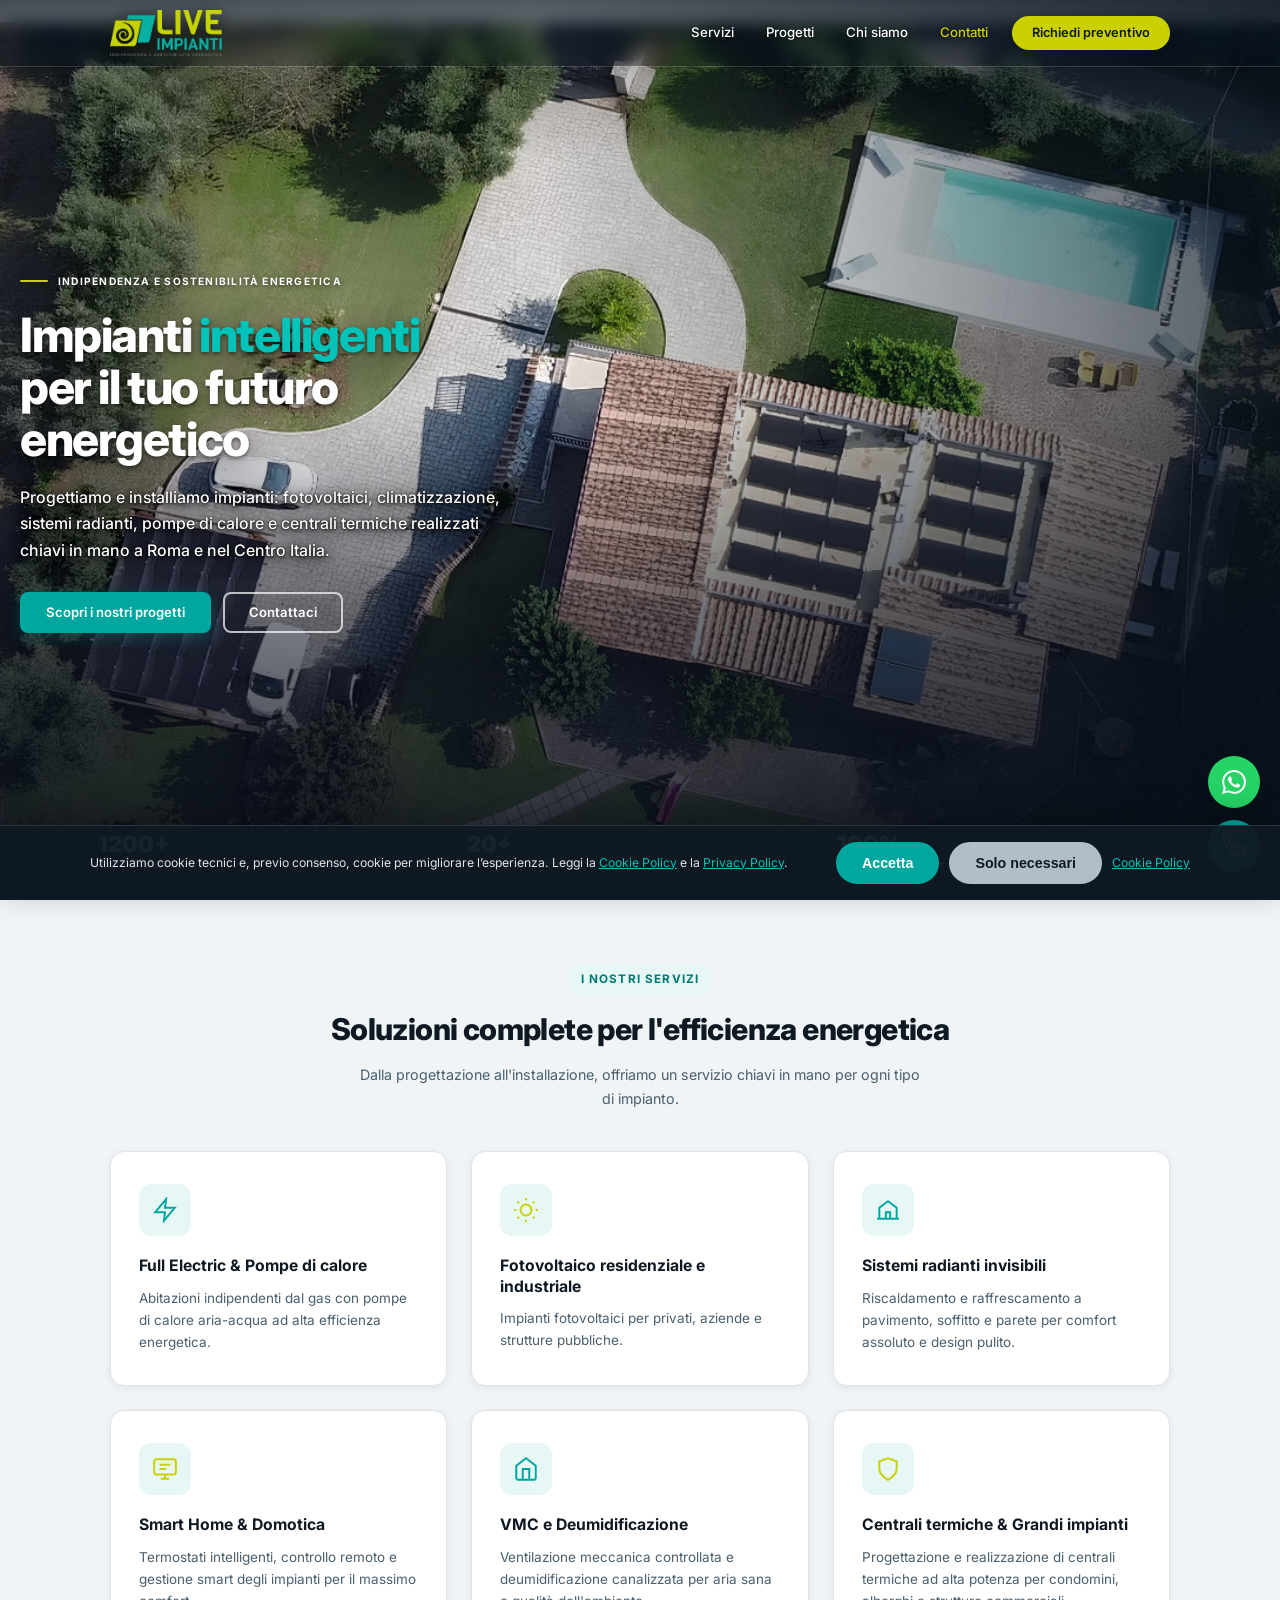
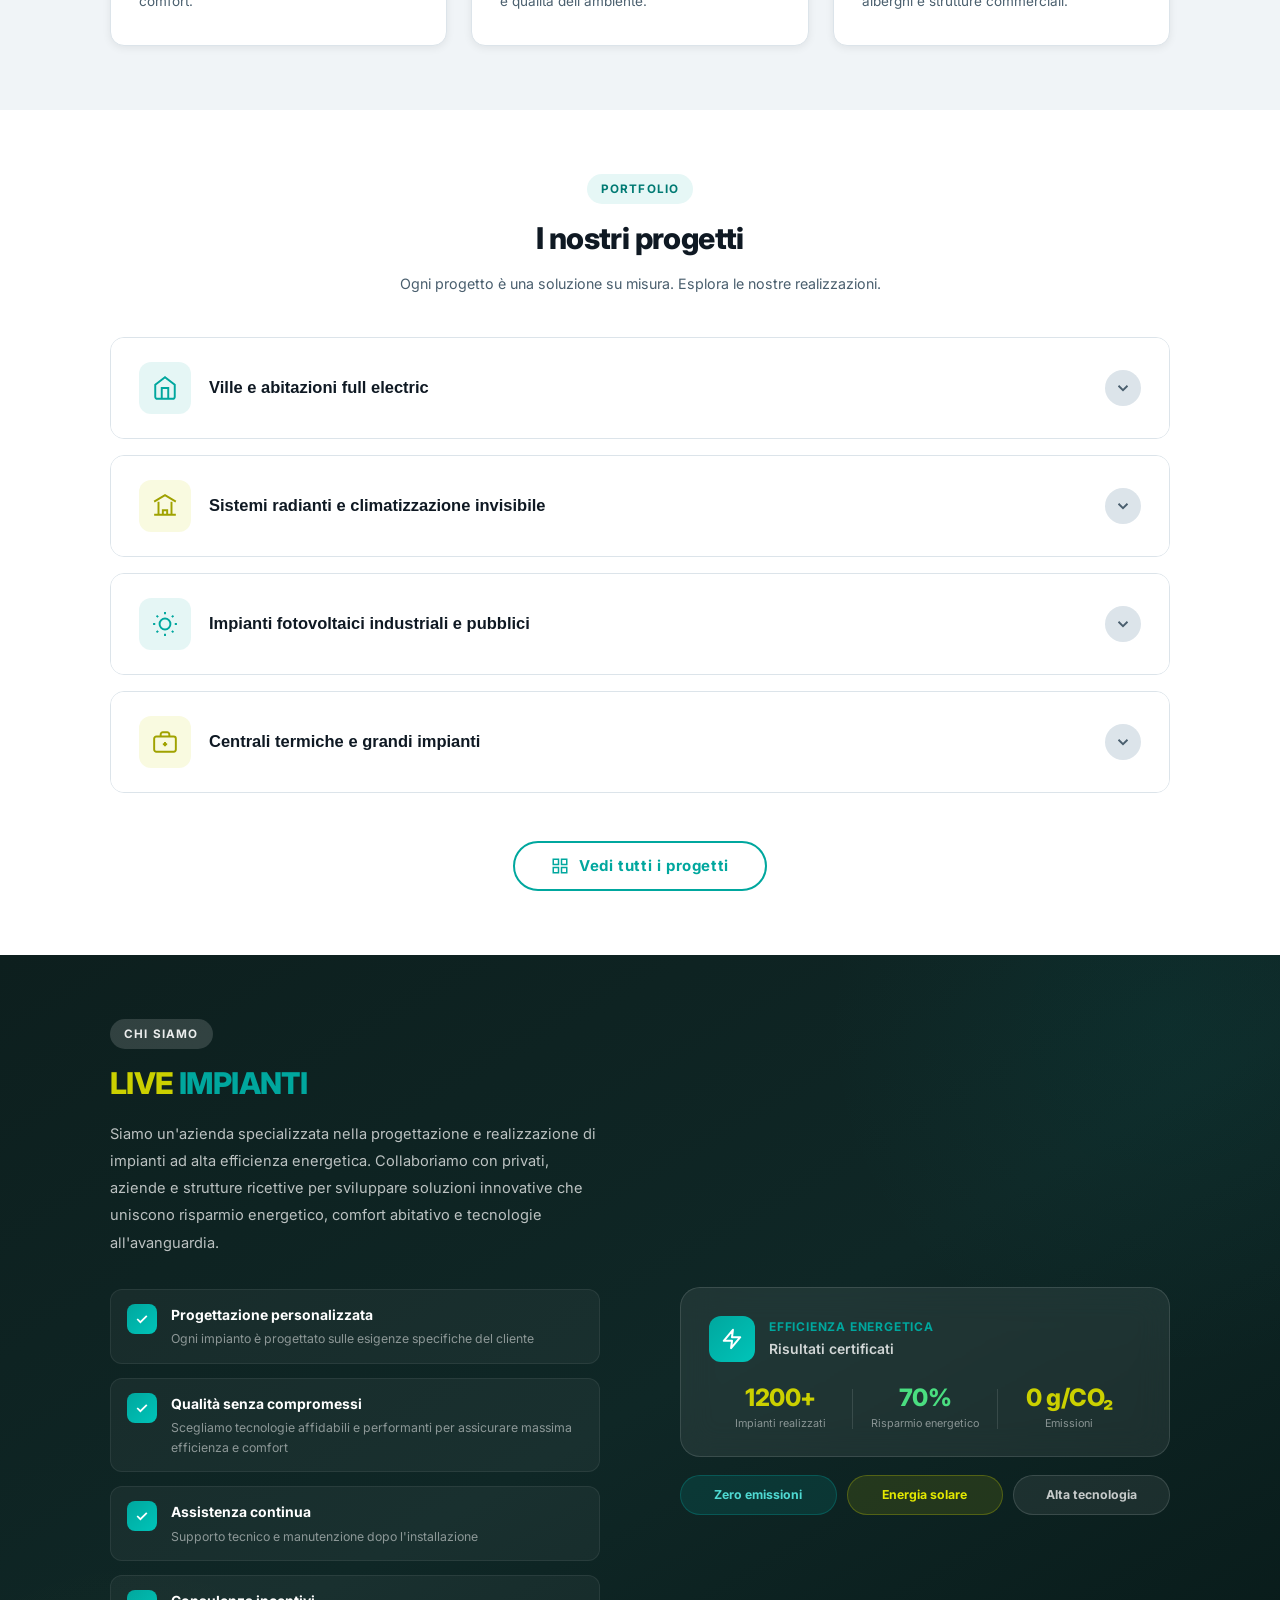
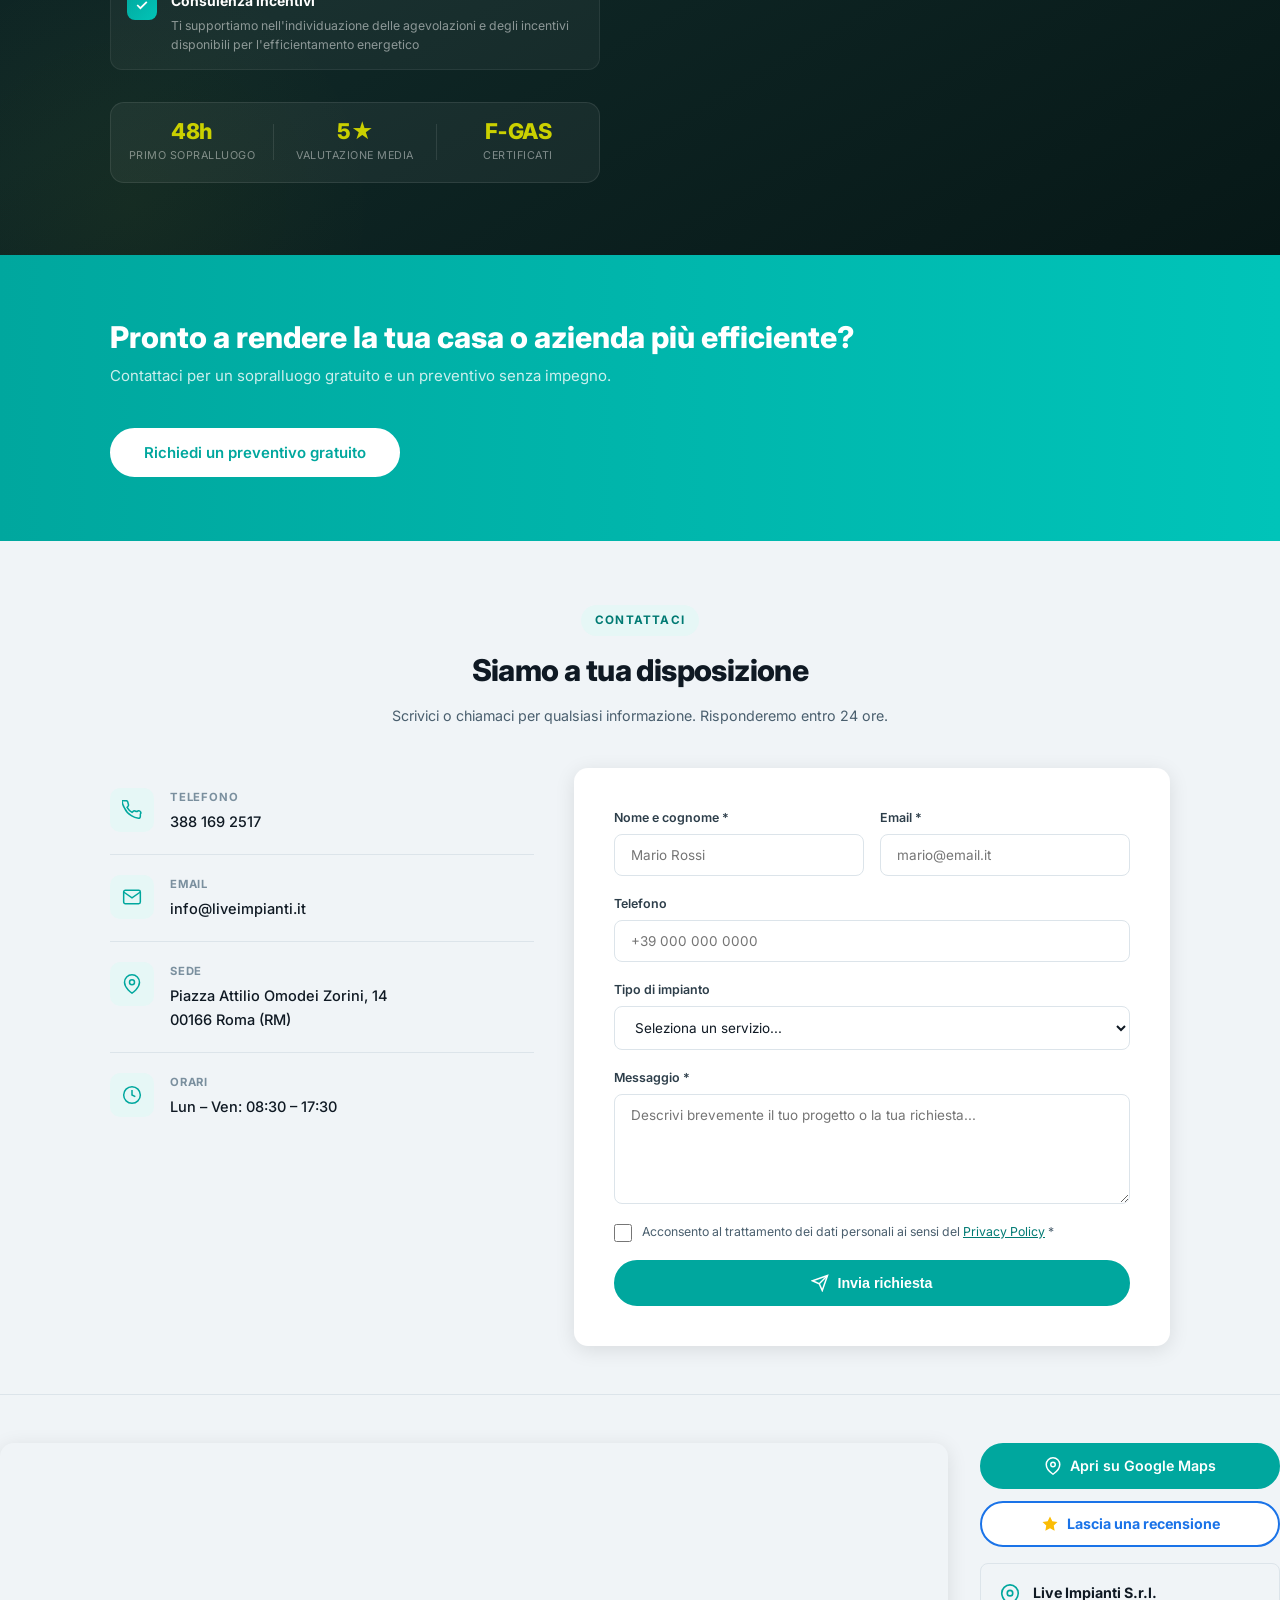
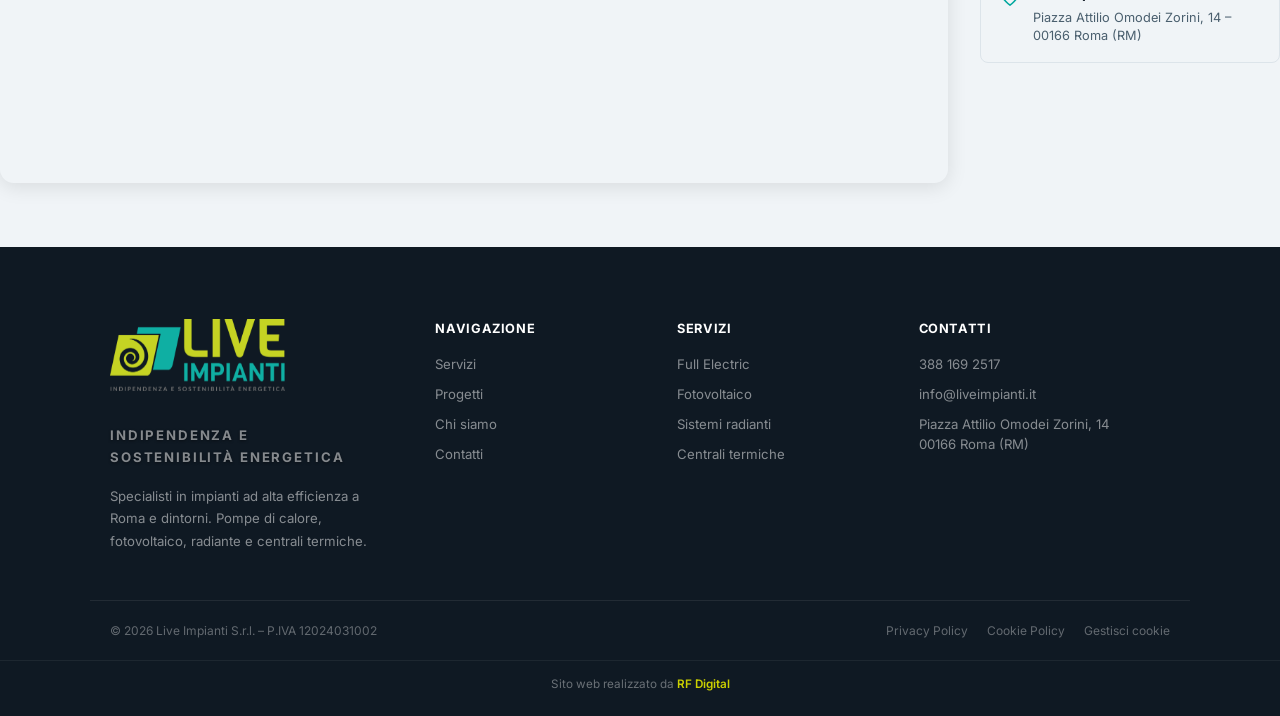
==== commit 480b7e4f: "Admin CMS riorganizzato, hero mobile con statistiche su foto, fix cookie e UI Co-authored-by: Cursor" ====
--- a/index.html
+++ b/index.html
@@ -19,21 +19,23 @@
   <meta property="og:image" content="https://www.liveimpianti.itimages/home-hero.jpg" />
   <meta name="twitter:card" content="summary_large_image" />
   <link rel="preload" as="image" href="images/home-hero.webp" type="image/webp" />
-  <link rel="stylesheet" href="styles.css?v=7" />
+  <link rel="stylesheet" href="styles.css?v=9" />
   <style>
-    /* Hero mobil – prioritate maximă (navbar + overlay) */
+    /* Hero mobil – navbar întunecat, overlay, text lizibil */
     @media (max-width: 767px) {
       body.page-home .navbar:not(.scrolled) .navbar__glass,
       #navbar:not(.scrolled) .navbar__glass {
-        background: transparent !important;
-        backdrop-filter: none !important;
-        -webkit-backdrop-filter: none !important;
+        background: rgba(15, 25, 35, 0.94) !important;
+        backdrop-filter: blur(12px) !important;
+        -webkit-backdrop-filter: blur(12px) !important;
       }
       body.page-home .navbar:not(.scrolled),
       #navbar:not(.scrolled) {
-        background: transparent !important;
-        border-bottom: none !important;
-        box-shadow: none !important;
+        border-bottom: 1px solid rgba(255, 255, 255, 0.08) !important;
+        box-shadow: 0 4px 24px rgba(0, 0, 0, 0.25) !important;
+      }
+      body.page-home .navbar:not(.scrolled) .navbar__logo-img {
+        filter: drop-shadow(0 2px 6px rgba(0, 0, 0, 0.35));
       }
       #home.hero,
       .page-home .hero {
@@ -52,7 +54,19 @@
       }
       #home .hero__overlay,
       .page-home .hero__overlay {
-        background: linear-gradient(to top, rgba(10, 15, 29, 0.55) 0%, transparent 18%) !important;
+        background:
+          linear-gradient(180deg, rgba(8, 18, 28, 0.82) 0%, rgba(8, 18, 28, 0.28) 60%, rgba(8, 18, 28, 0.2) 100%),
+          linear-gradient(to top, rgba(10, 15, 29, 0.32) 0%, transparent 14%) !important;
+      }
+      #home .hero__subtitle,
+      .page-home .hero__subtitle {
+        font-weight: 600 !important;
+        text-shadow: 0 0 2px #000, 0 2px 12px rgba(0, 0, 0, 0.9) !important;
+      }
+      #home .hero__btn--outline,
+      .page-home .hero__btn--outline {
+        background: rgba(15, 25, 35, 0.5) !important;
+        border-color: rgba(255, 255, 255, 0.92) !important;
       }
       #home .hero__bg-img,
       .page-home .hero__bg-img {
@@ -102,6 +116,13 @@
         flex: 0 0 auto !important;
         background: transparent !important;
         margin-top: 0 !important;
+        border-top: none !important;
+      }
+      #home .hero__stat-num,
+      #home .hero__stat-label,
+      .page-home .hero__stat-num,
+      .page-home .hero__stat-label {
+        text-shadow: 0 0 3px #000, 0 2px 12px rgba(0, 0, 0, 0.95) !important;
       }
       #home .hero__stat-num,
       #home .hero__stat-label,
@@ -551,6 +572,16 @@
         </iframe>
       </div>
       <div class="contacts__map-actions">
+        <div class="contacts__map-buttons">
+          <a href="https://www.google.com/maps/place/Live+Impianti+Srl/@41.9109247,12.3884606,17z/data=!4m6!3m5!1s0x1325f5c1a5504a77:0x716755673350beff!8m2!3d41.9109247!4d12.3884606!16s%2Fg%2F11fx9k301q?entry=ttu" id="sitoMapsLink" target="_blank" rel="noopener" class="btn btn--primary btn--full">
+            <svg viewBox="0 0 24 24" fill="none" stroke="currentColor" stroke-width="2"><path d="M21 10c0 7-9 13-9 13s-9-6-9-13a9 9 0 0118 0z"/><circle cx="12" cy="10" r="3"/></svg>
+            Apri su Google Maps
+          </a>
+          <a href="https://www.google.com/maps/place/Live+Impianti+Srl/@41.9112433,12.3828144,16z/data=!4m17!1m8!3m7!1s0x132f5f0658f51307:0xe6a911555ec99b51!2sPiazza+Attilio+Omodei+Zorini,+14,+00166+Roma+RM!3b1!8m2!3d41.9110317!4d12.3882539!16s%2Fg%2F11rg66lx86!3m7!1s0x1325f5c1a5504a77:0x716755673350beff!8m2!3d41.9109247!4d12.3884606!9m1!1b1!16s%2Fg%2F11fx9k301q?entry=ttu" id="sitoReviewLink" target="_blank" rel="noopener" class="btn btn--review btn--full">
+            <svg viewBox="0 0 24 24" fill="none" stroke="currentColor" stroke-width="2"><polygon points="12 2 15.09 8.26 22 9.27 17 14.14 18.18 21.02 12 17.77 5.82 21.02 7 14.14 2 9.27 8.91 8.26 12 2"/></svg>
+            Lascia una recensione
+          </a>
+        </div>
         <div class="map-info">
           <svg viewBox="0 0 24 24" fill="none" stroke="currentColor" stroke-width="1.8"><path d="M21 10c0 7-9 13-9 13s-9-6-9-13a9 9 0 0118 0z"/><circle cx="12" cy="10" r="3"/></svg>
           <div>
@@ -558,14 +589,6 @@
             <span data-sito-indirizzo>Piazza Attilio Omodei Zorini, 14 – 00166 Roma (RM)</span>
           </div>
         </div>
-        <a href="https://www.google.com/maps/place/Live+Impianti+Srl/@41.9109247,12.3884606,17z/data=!4m6!3m5!1s0x1325f5c1a5504a77:0x716755673350beff!8m2!3d41.9109247!4d12.3884606!16s%2Fg%2F11fx9k301q?entry=ttu" id="sitoMapsLink" target="_blank" rel="noopener" class="btn btn--primary">
-          <svg viewBox="0 0 24 24" fill="none" stroke="currentColor" stroke-width="2"><path d="M21 10c0 7-9 13-9 13s-9-6-9-13a9 9 0 0118 0z"/><circle cx="12" cy="10" r="3"/></svg>
-          Apri su Google Maps
-        </a>
-        <a href="https://www.google.com/maps/place/Live+Impianti+Srl/@41.9112433,12.3828144,16z/data=!4m17!1m8!3m7!1s0x132f5f0658f51307:0xe6a911555ec99b51!2sPiazza+Attilio+Omodei+Zorini,+14,+00166+Roma+RM!3b1!8m2!3d41.9110317!4d12.3882539!16s%2Fg%2F11rg66lx86!3m7!1s0x1325f5c1a5504a77:0x716755673350beff!8m2!3d41.9109247!4d12.3884606!9m1!1b1!16s%2Fg%2F11fx9k301q?entry=ttu" id="sitoReviewLink" target="_blank" rel="noopener" class="btn btn--review">
-          <svg viewBox="0 0 24 24" fill="none" stroke="currentColor" stroke-width="2"><polygon points="12 2 15.09 8.26 22 9.27 17 14.14 18.18 21.02 12 17.77 5.82 21.02 7 14.14 2 9.27 8.91 8.26 12 2"/></svg>
-          Lascia una recensione
-        </a>
       </div>
     </div>
 
--- a/styles.css
+++ b/styles.css
@@ -663,21 +663,35 @@
   .page-home .hero__overlay {
     display: block;
     z-index: 1;
-    background: linear-gradient(
-      to top,
-      rgba(10, 15, 29, 0.55) 0%,
-      rgba(10, 15, 29, 0.12) 10%,
-      transparent 18%
-    ) !important;
+    background:
+      linear-gradient(
+        180deg,
+        rgba(8, 18, 28, 0.82) 0%,
+        rgba(8, 18, 28, 0.5) 22%,
+        rgba(8, 18, 28, 0.28) 55%,
+        rgba(8, 18, 28, 0.22) 100%
+      ),
+      linear-gradient(
+        to top,
+        rgba(10, 15, 29, 0.35) 0%,
+        rgba(10, 15, 29, 0.08) 8%,
+        transparent 14%
+      ) !important;
+  }
+  .page-home .navbar {
+    padding-top: env(safe-area-inset-top, 0);
   }
   .page-home .navbar:not(.scrolled) .navbar__glass {
-    background: transparent !important;
-    backdrop-filter: none !important;
-    -webkit-backdrop-filter: none !important;
+    background: rgba(15, 25, 35, 0.94) !important;
+    backdrop-filter: blur(12px) saturate(140%) !important;
+    -webkit-backdrop-filter: blur(12px) saturate(140%) !important;
   }
   .page-home .navbar:not(.scrolled) {
-    border-bottom: none !important;
-    box-shadow: none !important;
+    border-bottom: 1px solid rgba(255, 255, 255, 0.08) !important;
+    box-shadow: 0 4px 24px rgba(0, 0, 0, 0.25) !important;
+  }
+  .page-home .navbar:not(.scrolled) .navbar__logo-img {
+    filter: drop-shadow(0 2px 6px rgba(0, 0, 0, 0.35));
   }
   .page-home .hero__wrap {
     grid-area: hero-stack;
@@ -732,6 +746,26 @@
     margin-right: auto;
     line-height: 1.55;
     max-width: 100%;
+    font-weight: 600;
+    color: #fff;
+    text-shadow:
+      0 0 2px rgba(0, 0, 0, 1),
+      0 2px 8px rgba(0, 0, 0, 0.9),
+      0 4px 24px rgba(0, 0, 0, 0.75);
+  }
+  .page-home .hero__title {
+    text-shadow:
+      0 2px 6px rgba(0, 0, 0, 0.85),
+      0 8px 32px rgba(0, 0, 0, 0.65);
+  }
+  .page-home .hero__badge {
+    text-shadow: 0 1px 6px rgba(0, 0, 0, 0.8);
+  }
+  .page-home .hero__btn--outline {
+    background: rgba(15, 25, 35, 0.5);
+    border-color: rgba(255, 255, 255, 0.92);
+    color: #fff;
+    text-shadow: 0 1px 4px rgba(0, 0, 0, 0.5);
   }
   .page-home .hero__actions {
     flex-direction: row;
@@ -753,13 +787,20 @@
     width: 100%;
     gap: 10px;
     margin-top: 0;
-    padding: 10px 16px max(12px, env(safe-area-inset-bottom));
+    padding: 12px 16px max(14px, env(safe-area-inset-bottom));
     border-top: none;
     background: transparent;
   }
-  .page-home .hero__stat-num,
+  .page-home .hero__stat-num {
+    text-shadow:
+      0 0 3px rgba(0, 0, 0, 1),
+      0 2px 12px rgba(0, 0, 0, 0.95),
+      0 0 28px rgba(0, 0, 0, 0.6);
+  }
   .page-home .hero__stat-label {
-    text-shadow: 0 2px 10px rgba(0, 0, 0, 0.9), 0 0 24px rgba(0, 0, 0, 0.55);
+    text-shadow:
+      0 0 2px rgba(0, 0, 0, 1),
+      0 2px 8px rgba(0, 0, 0, 0.9);
   }
   .page-home .hero__stat {
     text-align: center;
@@ -2103,6 +2144,15 @@
   flex-direction: column;
   gap: 16px;
 }
+.contacts__map-buttons {
+  display: flex;
+  flex-direction: column;
+  gap: 12px;
+}
+.contacts__map-buttons .btn--full {
+  width: 100%;
+  justify-content: center;
+}
 .map-info {
   display: flex;
   align-items: flex-start;
@@ -2131,8 +2181,13 @@
 }
 .btn--review svg { color: #fbbc04; fill: #fbbc04; stroke: none; }
 @media (max-width: 768px) {
-  .contacts__map-block { grid-template-columns: 1fr; }
+  .contacts__map-block {
+    grid-template-columns: 1fr;
+    gap: 20px;
+  }
   .contacts__map-wrap { height: 260px; }
+  .contacts__map-actions { gap: 14px; }
+  .contacts__map-buttons { gap: 10px; }
 }
 
 .form-success {
@@ -3035,9 +3090,9 @@
 /* Hero mobil – override finale */
 @media (max-width: 767px) {
   .page-home .navbar:not(.scrolled) .navbar__glass {
-    background: transparent !important;
-    backdrop-filter: none !important;
-    -webkit-backdrop-filter: none !important;
+    background: rgba(15, 25, 35, 0.94) !important;
+    backdrop-filter: blur(12px) !important;
+    -webkit-backdrop-filter: blur(12px) !important;
   }
   .page-home .hero {
     display: grid !important;
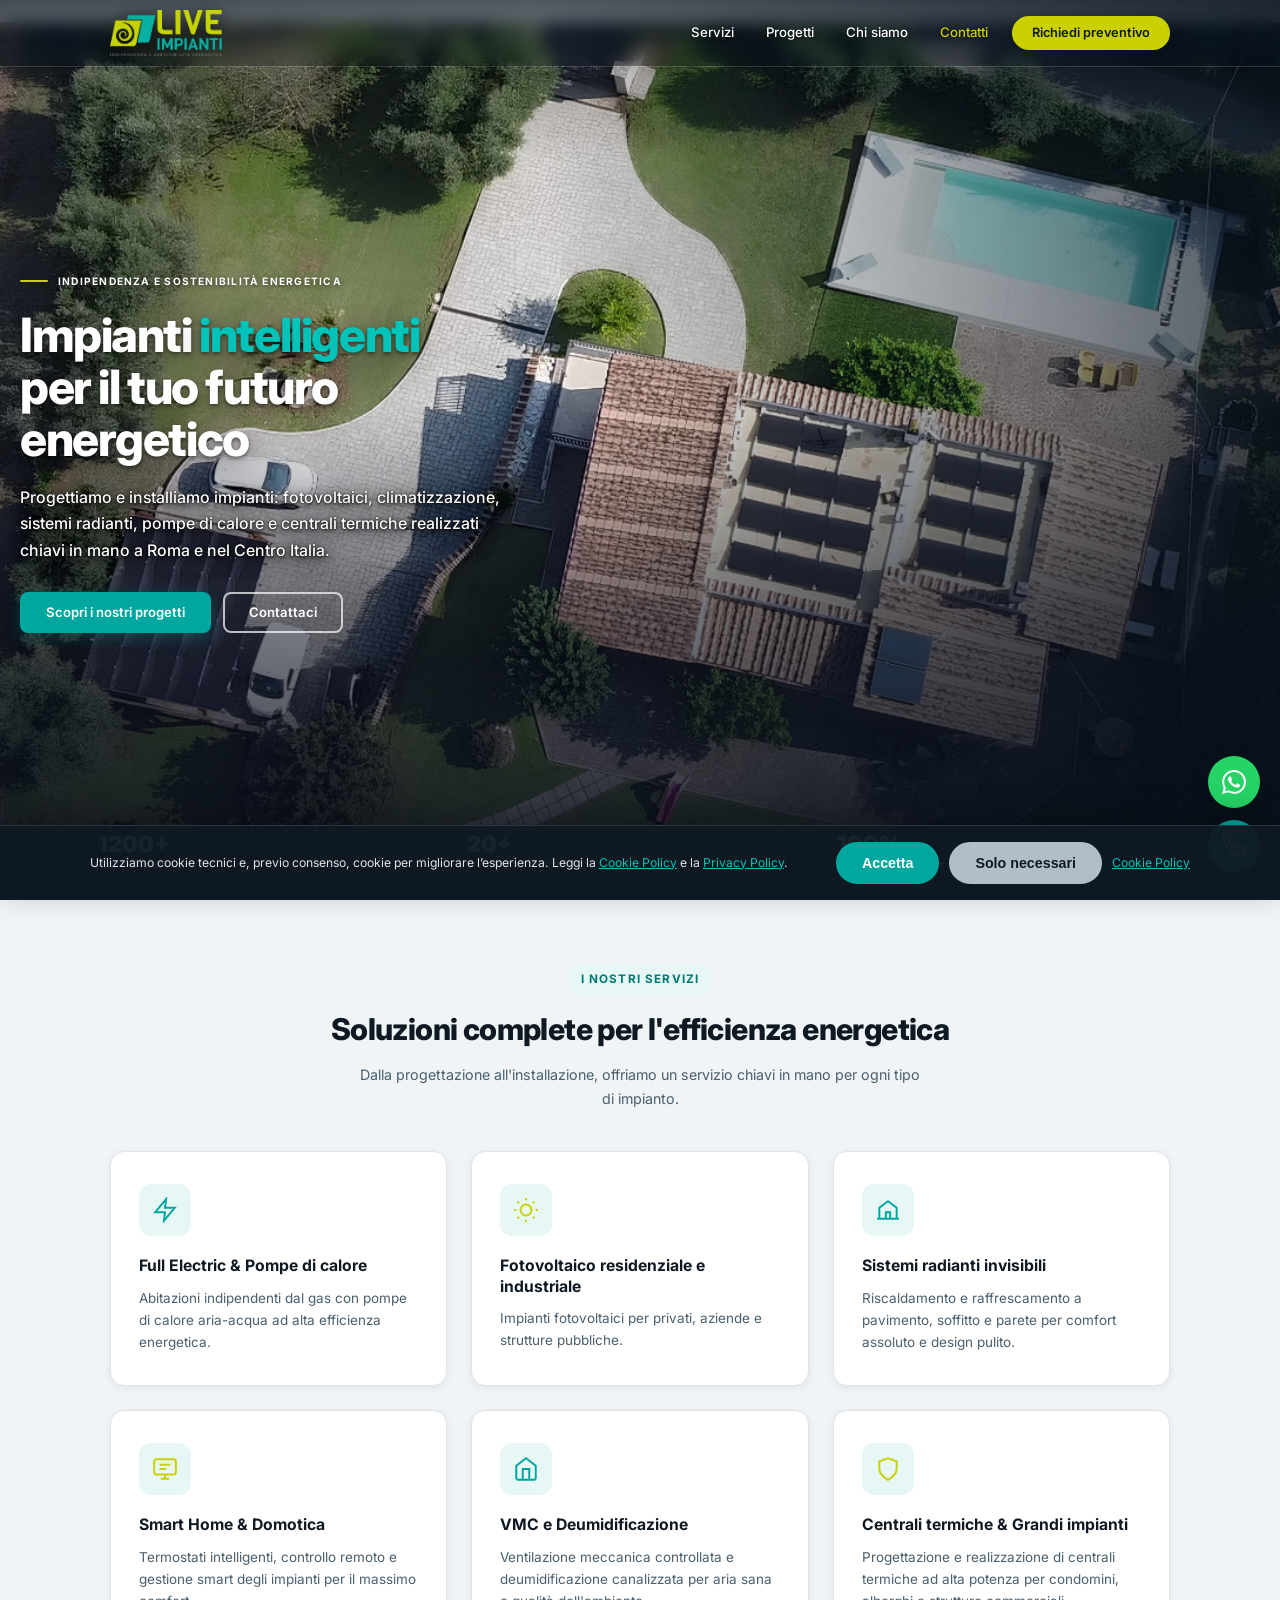
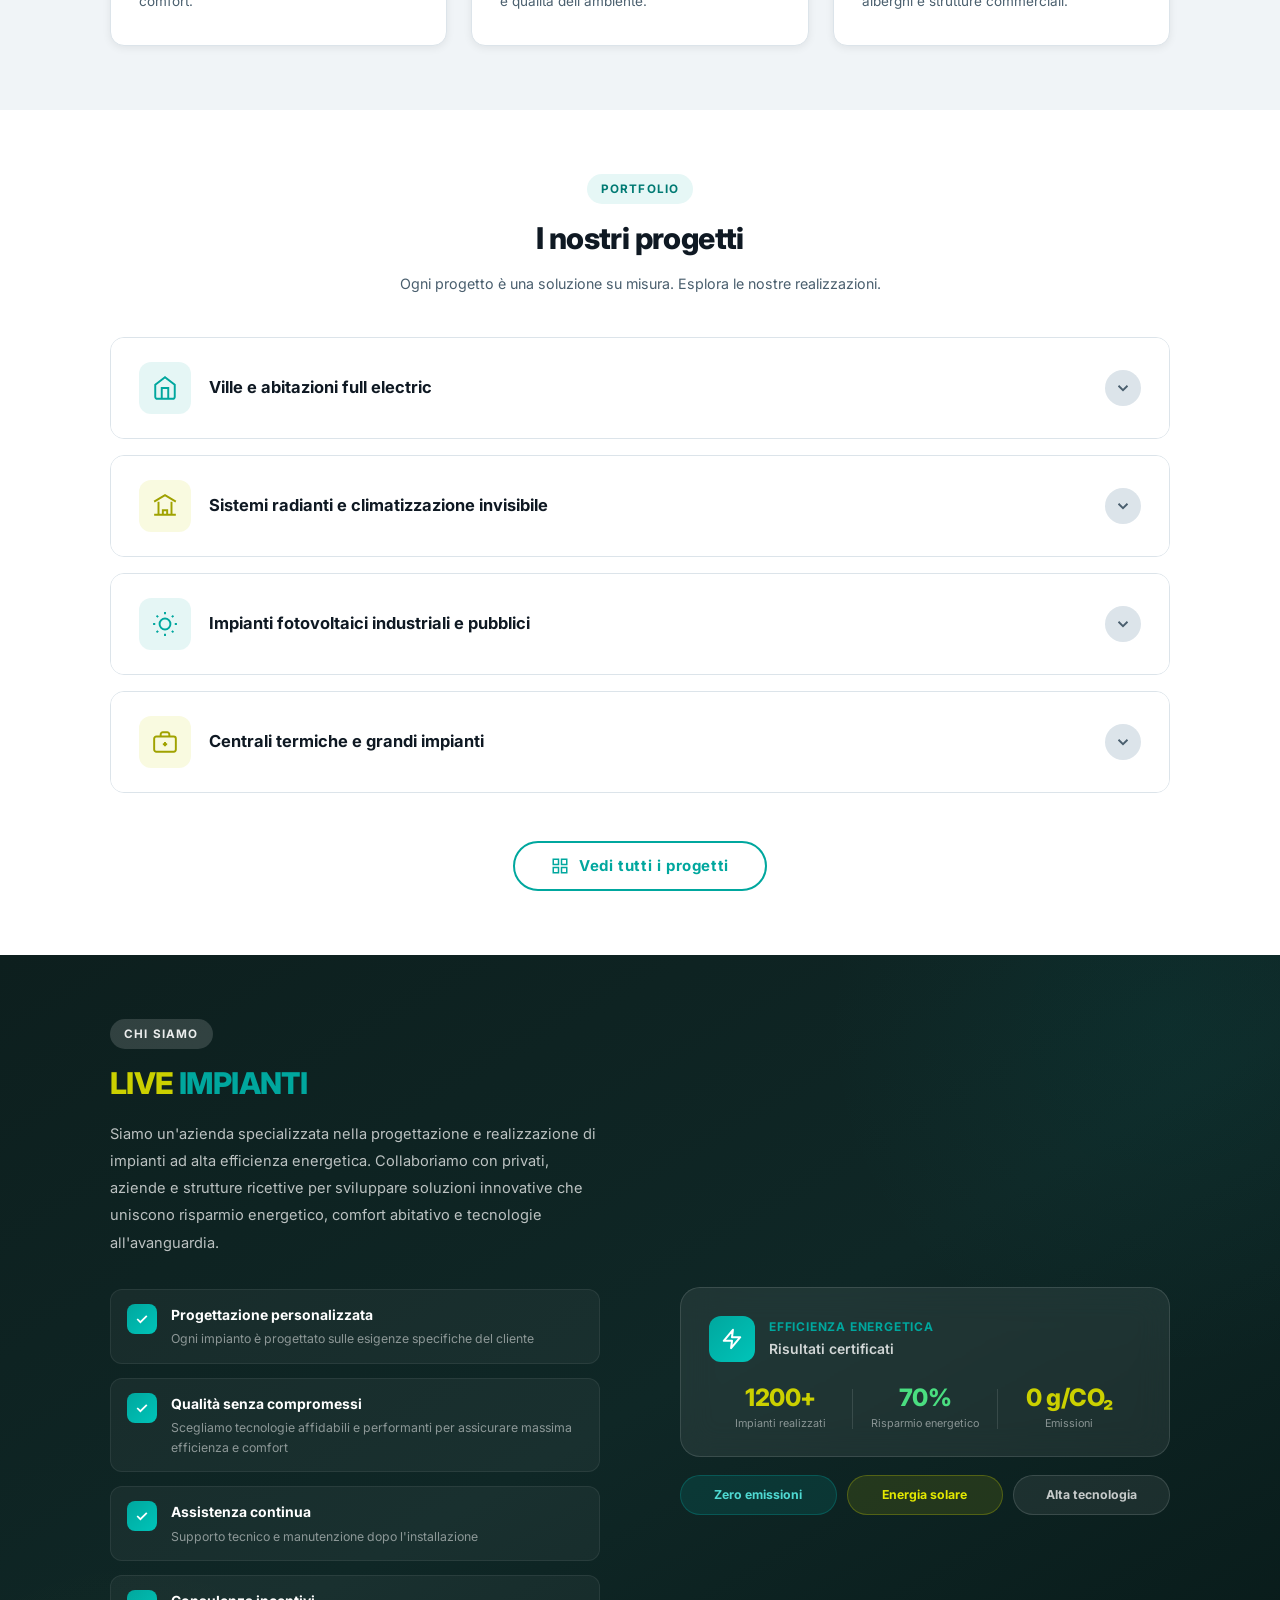
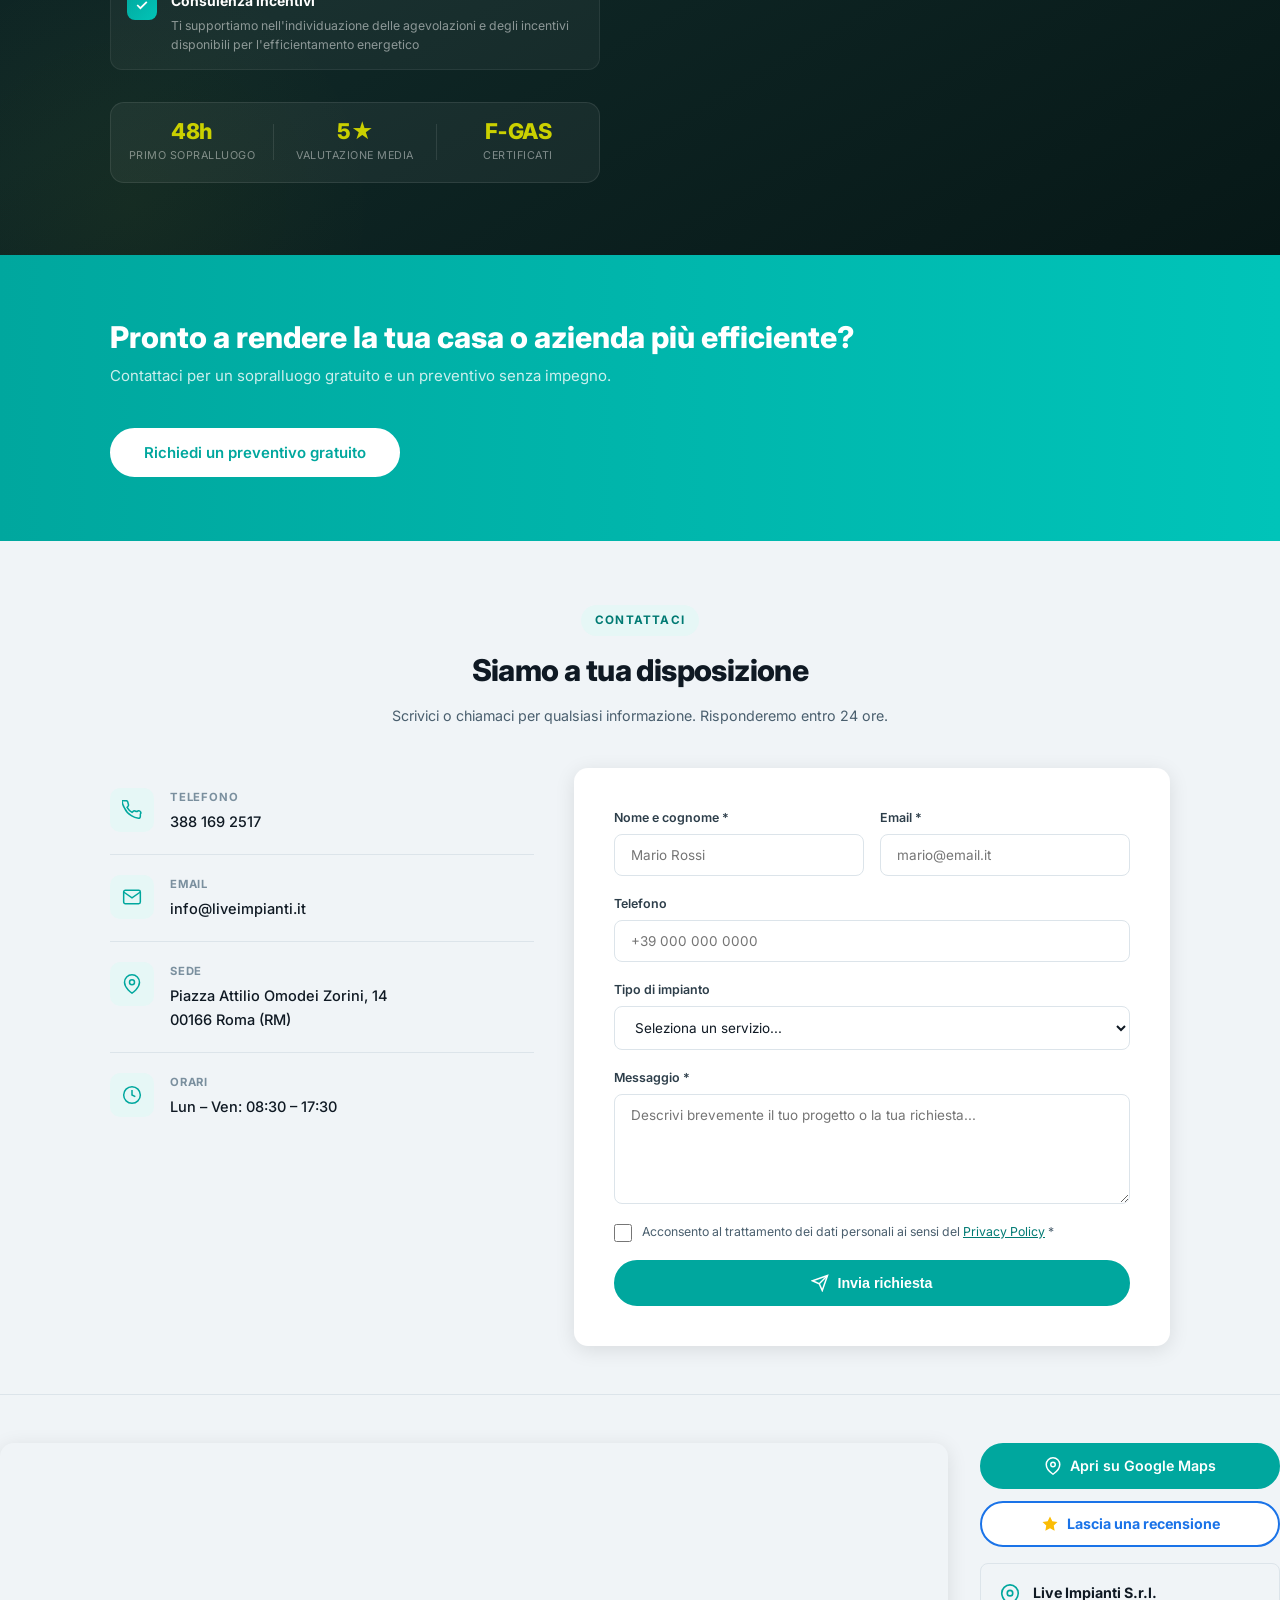
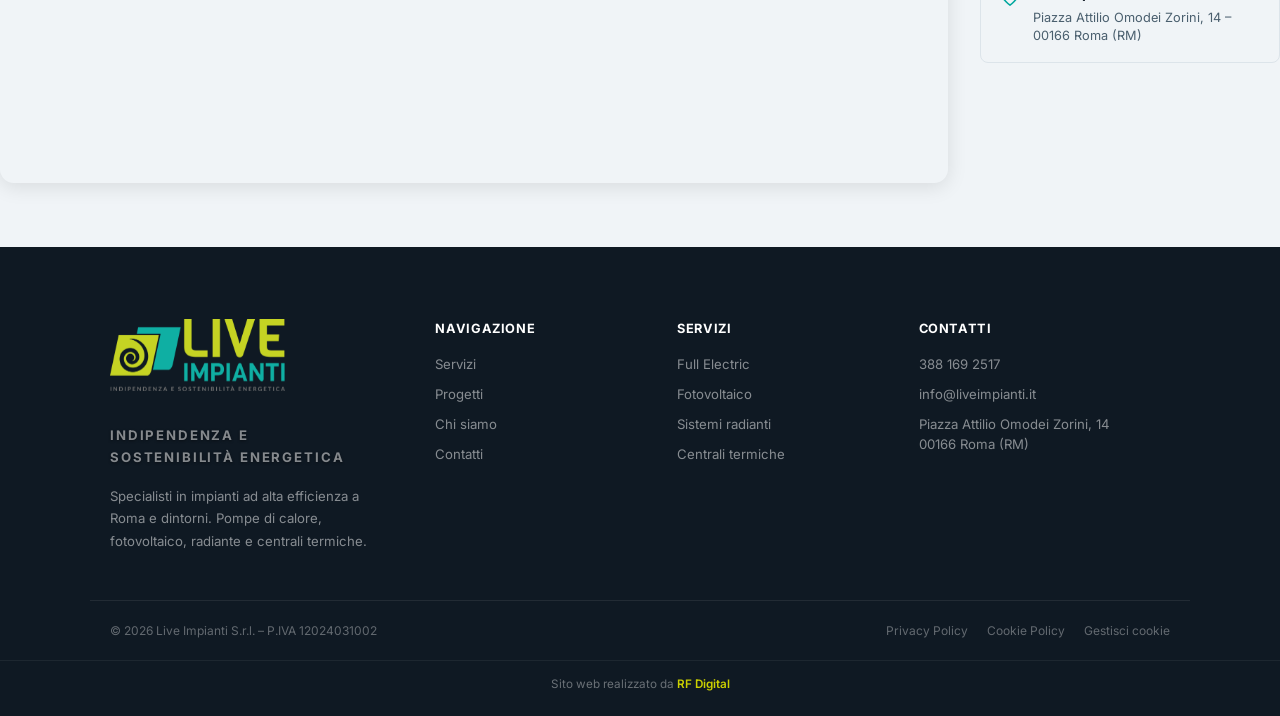
==== commit 64466930: "Fix mappa Google in italiano e accordion progetti su mobile Co-authored-by: Cursor <cursoragent@curs" ====
--- a/index.html
+++ b/index.html
@@ -19,7 +19,7 @@
   <meta property="og:image" content="https://www.liveimpianti.itimages/home-hero.jpg" />
   <meta name="twitter:card" content="summary_large_image" />
   <link rel="preload" as="image" href="images/home-hero.webp" type="image/webp" />
-  <link rel="stylesheet" href="styles.css?v=9" />
+  <link rel="stylesheet" href="styles.css?v=10" />
   <style>
     /* Hero mobil – navbar întunecat, overlay, text lizibil */
     @media (max-width: 767px) {
@@ -279,7 +279,7 @@
 
         <!-- ── CATEGORIA 1: Ville e abitazioni full electric ── -->
         <div class="acc-item" data-category="0" data-cat-id="ville">
-          <button class="acc-header" aria-expanded="false">
+          <div class="acc-header" role="button" tabindex="0" aria-expanded="false">
             <div class="acc-header__left">
               <div class="acc-icon acc-icon--1">
                 <svg viewBox="0 0 24 24" fill="none" stroke="currentColor" stroke-width="1.8"><path d="M3 9l9-7 9 7v11a2 2 0 01-2 2H5a2 2 0 01-2-2z"/><polyline points="9 22 9 12 15 12 15 22"/></svg>
@@ -291,7 +291,7 @@
             <div class="acc-chevron">
               <svg viewBox="0 0 24 24" fill="none" stroke="currentColor" stroke-width="2.5"><polyline points="6 9 12 15 18 9"/></svg>
             </div>
-          </button>
+          </div>
           <div class="acc-body">
             <div class="acc-category-banner">
               <img src="images/cat-ville.jpg" alt="Ville e abitazioni full electric" class="acc-banner-img" style="object-position: center 42%;" onerror="this.parentElement.classList.add('no-img')" />
@@ -306,7 +306,7 @@
 
         <!-- ── CATEGORIA 2: Sistemi radianti e climatizzazione invisibile ── -->
         <div class="acc-item" data-category="1" data-cat-id="radianti">
-          <button class="acc-header" aria-expanded="false">
+          <div class="acc-header" role="button" tabindex="0" aria-expanded="false">
             <div class="acc-header__left">
               <div class="acc-icon acc-icon--2">
                 <svg viewBox="0 0 24 24" fill="none" stroke="currentColor" stroke-width="1.8"><path d="M2 20h20M6 20V8M18 20V8M2 8l10-6 10 6"/><path d="M10 20v-4h4v4"/></svg>
@@ -318,7 +318,7 @@
             <div class="acc-chevron">
               <svg viewBox="0 0 24 24" fill="none" stroke="currentColor" stroke-width="2.5"><polyline points="6 9 12 15 18 9"/></svg>
             </div>
-          </button>
+          </div>
           <div class="acc-body">
             <div class="acc-category-banner acc-category-banner--2">
               <img src="images/cat-radianti-final.jpg" alt="Sistemi radianti e climatizzazione invisibile" class="acc-banner-img" style="object-position: center 34%;" onerror="this.parentElement.classList.add('no-img')" />
@@ -333,7 +333,7 @@
 
         <!-- ── CATEGORIA 3: Impianti fotovoltaici industriali e pubblici ── -->
         <div class="acc-item" data-category="2" data-cat-id="fotovoltaico">
-          <button class="acc-header" aria-expanded="false">
+          <div class="acc-header" role="button" tabindex="0" aria-expanded="false">
             <div class="acc-header__left">
               <div class="acc-icon acc-icon--3">
                 <svg viewBox="0 0 24 24" fill="none" stroke="currentColor" stroke-width="1.8"><circle cx="12" cy="12" r="5"/><line x1="12" y1="1" x2="12" y2="3"/><line x1="12" y1="21" x2="12" y2="23"/><line x1="4.22" y1="4.22" x2="5.64" y2="5.64"/><line x1="18.36" y1="18.36" x2="19.78" y2="19.78"/><line x1="1" y1="12" x2="3" y2="12"/><line x1="21" y1="12" x2="23" y2="12"/><line x1="4.22" y1="19.78" x2="5.64" y2="18.36"/><line x1="18.36" y1="5.64" x2="19.78" y2="4.22"/></svg>
@@ -345,7 +345,7 @@
             <div class="acc-chevron">
               <svg viewBox="0 0 24 24" fill="none" stroke="currentColor" stroke-width="2.5"><polyline points="6 9 12 15 18 9"/></svg>
             </div>
-          </button>
+          </div>
           <div class="acc-body">
             <div class="acc-category-banner acc-category-banner--3">
               <img src="images/cat-fotovoltaico.jpg" alt="Impianti fotovoltaici industriali e pubblici" class="acc-banner-img" onerror="this.parentElement.classList.add('no-img')" />
@@ -360,7 +360,7 @@
 
         <!-- ── CATEGORIA 4: Centrali termiche e grandi impianti ── -->
         <div class="acc-item" data-category="3" data-cat-id="centrali">
-          <button class="acc-header" aria-expanded="false">
+          <div class="acc-header" role="button" tabindex="0" aria-expanded="false">
             <div class="acc-header__left">
               <div class="acc-icon acc-icon--4">
                 <svg viewBox="0 0 24 24" fill="none" stroke="currentColor" stroke-width="1.8"><rect x="2" y="7" width="20" height="14" rx="2"/><path d="M16 7V5a2 2 0 00-2-2h-4a2 2 0 00-2 2v2"/><line x1="12" y1="12" x2="12" y2="16"/><line x1="10" y1="14" x2="14" y2="14"/></svg>
@@ -372,7 +372,7 @@
             <div class="acc-chevron">
               <svg viewBox="0 0 24 24" fill="none" stroke="currentColor" stroke-width="2.5"><polyline points="6 9 12 15 18 9"/></svg>
             </div>
-          </button>
+          </div>
           <div class="acc-body">
             <div class="acc-category-banner acc-category-banner--4">
               <img src="images/cat-centrali-final.jpg" alt="Centrali termiche e grandi impianti" class="acc-banner-img" style="object-position: center 38%;" onerror="this.parentElement.classList.add('no-img')" />
@@ -566,7 +566,7 @@
       <div class="contacts__map-wrap">
         <iframe
           id="sitoMappa"
-          src="https://www.google.com/maps/embed?pb=!1m18!1m12!1m3!1d5938.289840910266!2d12.382814376858331!3d41.91124325263407!2m3!1f0!2f0!3f0!3m2!1i1024!2i768!4f13.1!3m3!1m2!1s0x1325f5c1a5504a77%3A0x716755673350beff!2sLive%20Impianti%20Srl!5e0!3m2!1sro!2sit!4v1780507438718!5m2!1sro!2sit"
+          src="https://www.google.com/maps/embed?pb=!1m18!1m12!1m3!1d5938.289840910266!2d12.382814376858331!3d41.91124325263407!2m3!1f0!2f0!3f0!3m2!1i1024!2i768!4f13.1!3m3!1m2!1s0x1325f5c1a5504a77%3A0x716755673350beff!2sLive%20Impianti%20Srl!5e0!3m2!1sit!2sit!4v1780507438718!5m2!1sit!2sit&amp;hl=it"
           loading="lazy" referrerpolicy="no-referrer-when-downgrade"
           allowfullscreen title="Sede Live Impianti S.r.l.">
         </iframe>
@@ -697,7 +697,7 @@
       }
     });
   </script>
-  <script src="script.js"></script>
+  <script src="script.js?v=2"></script>
 
 <!-- ══════════════ FLOATING CONTACT BUTTONS ══════════════ -->
 <div class="floating-contacts" aria-label="Contatti rapidi">
--- a/styles.css
+++ b/styles.css
@@ -1093,9 +1093,10 @@
   border: none;
   cursor: pointer;
   text-align: left;
-  touch-action: manipulation;
+  touch-action: pan-y;
   -webkit-tap-highlight-color: transparent;
   transition: background var(--transition);
+  user-select: none;
 }
 .acc-header:hover { background: var(--gray-6); }
 .acc-item.active .acc-header { background: var(--green-light); }
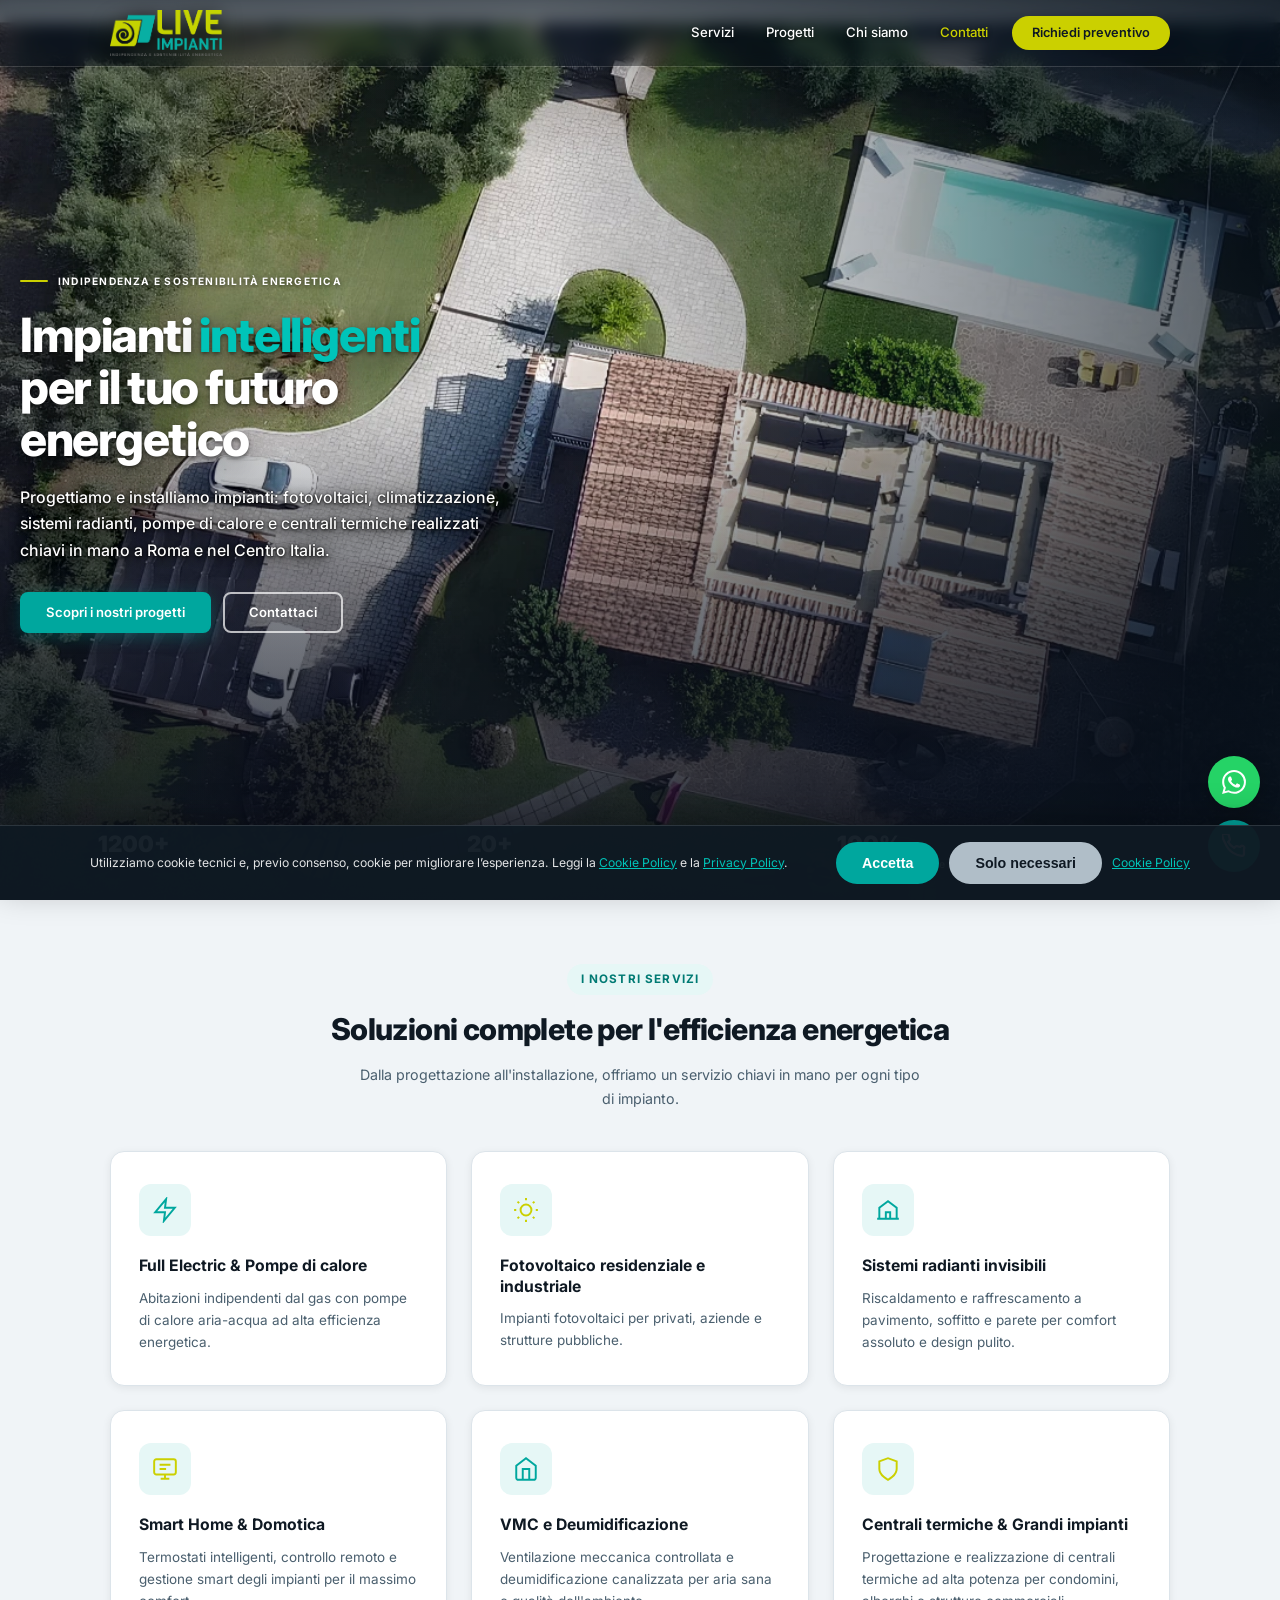
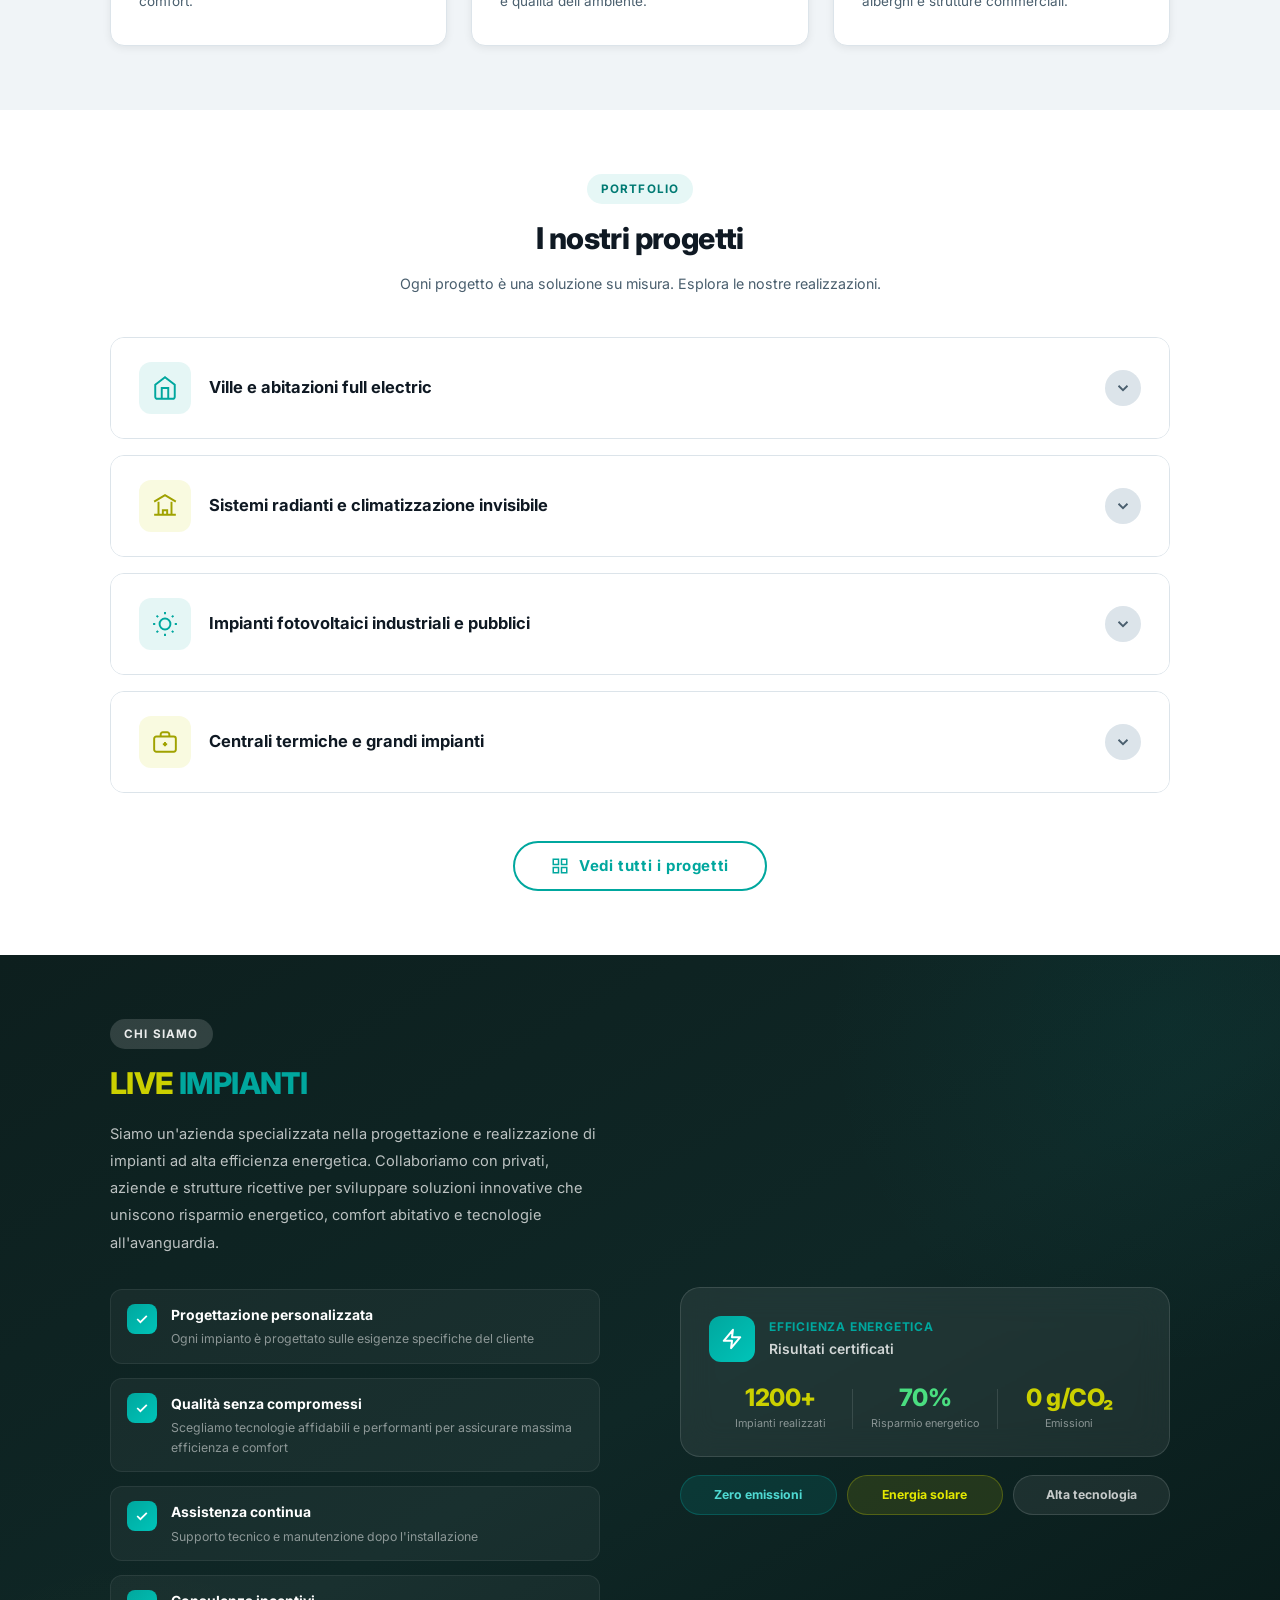
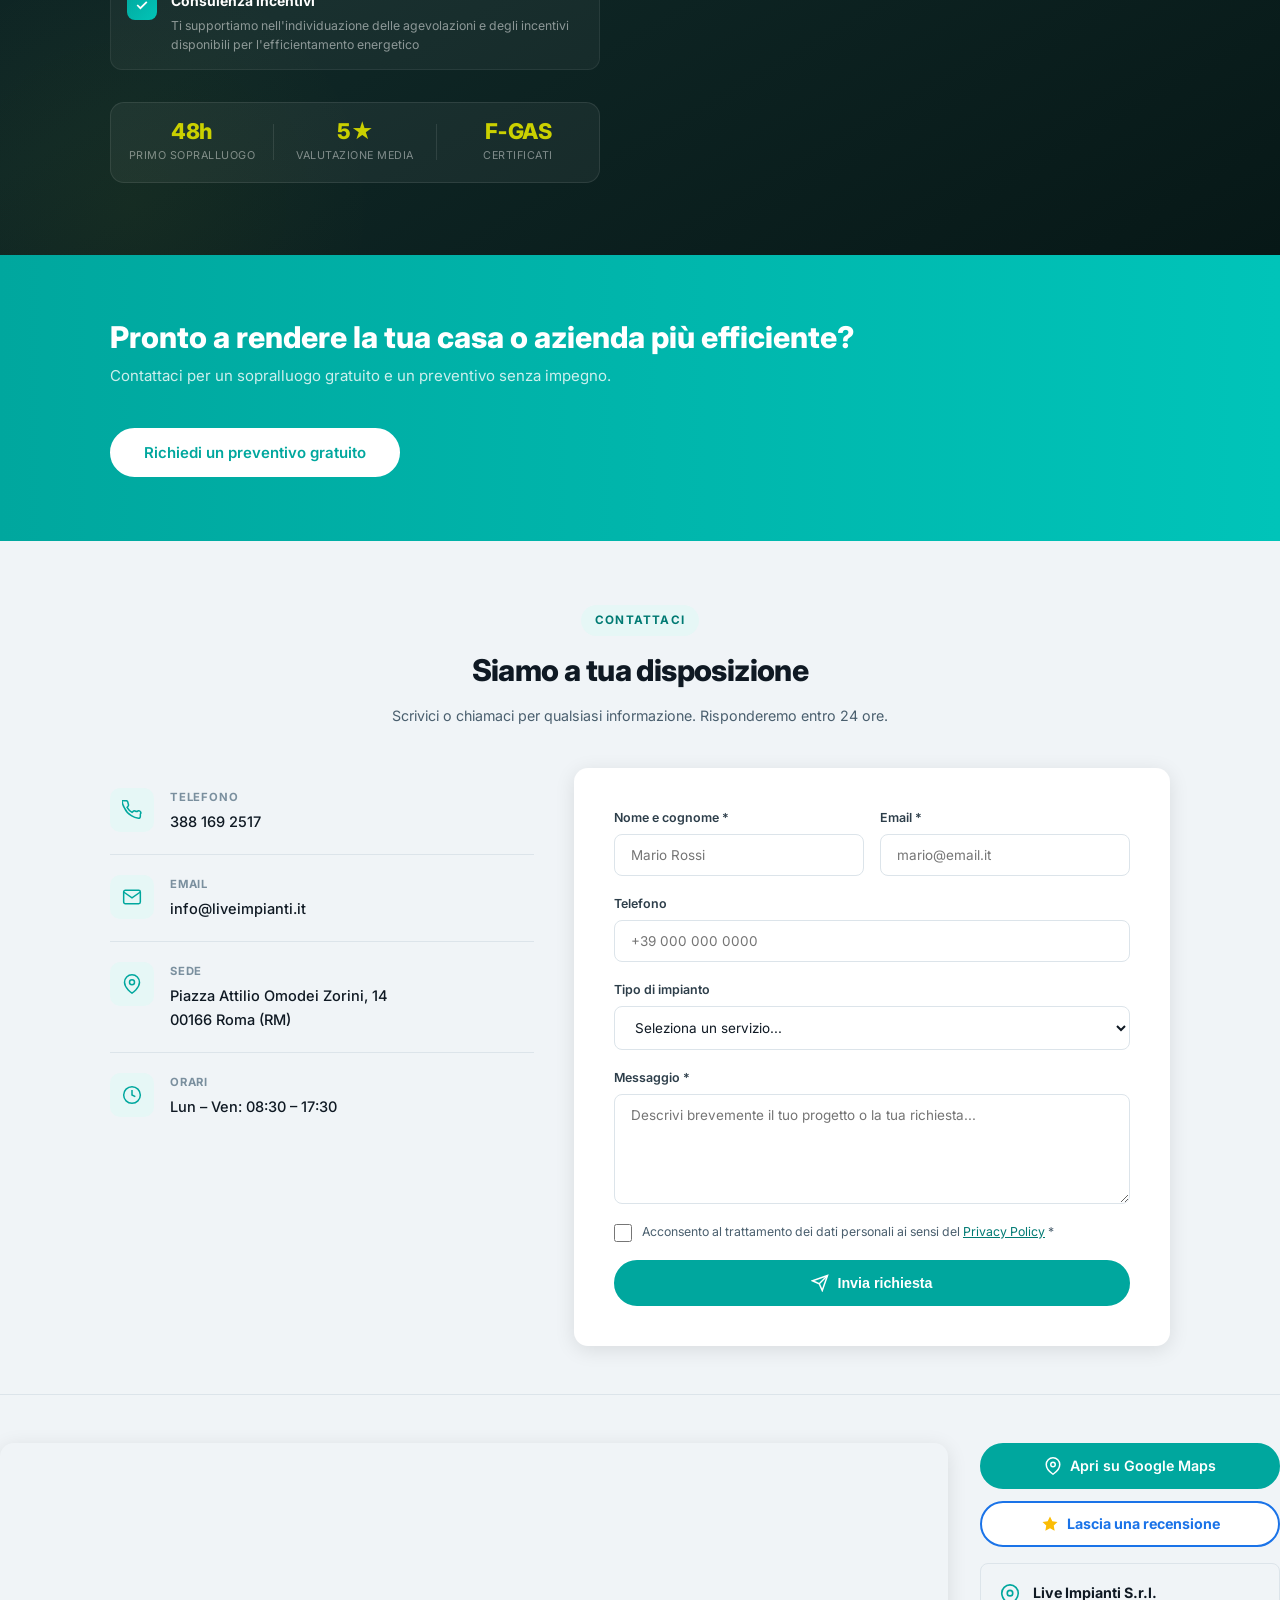
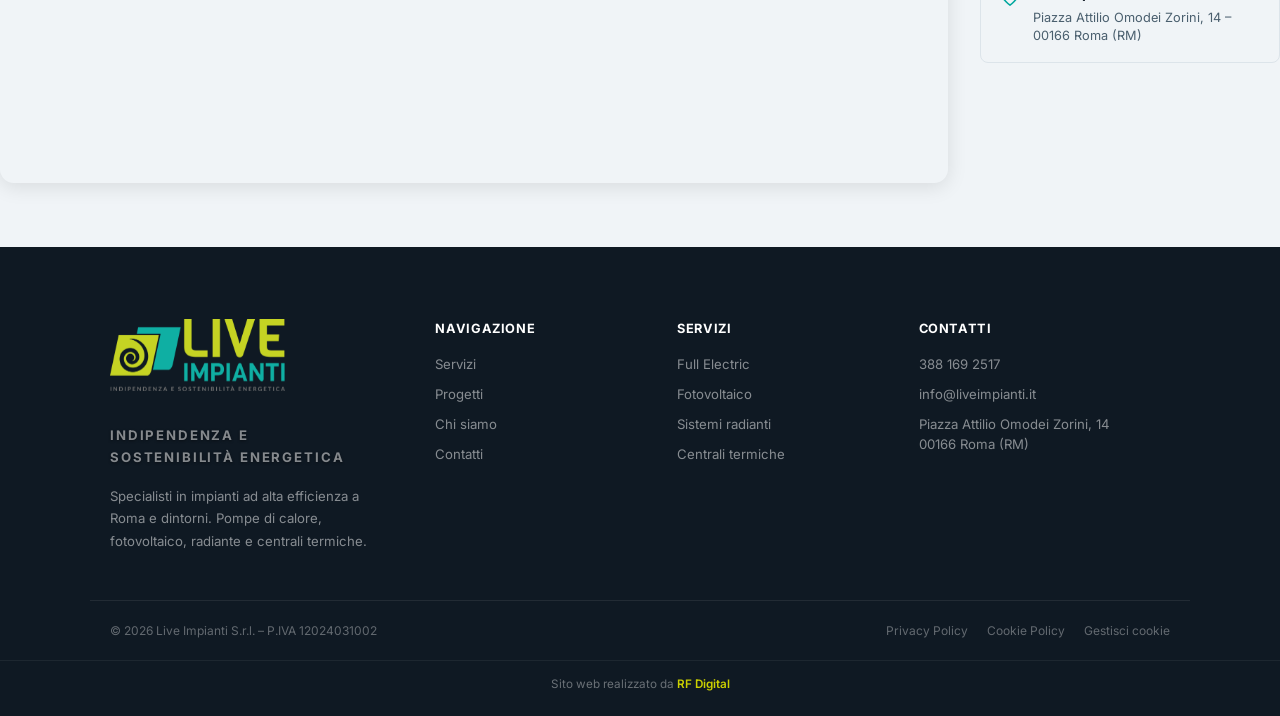
==== commit 1b063ea4: "Fix URL og:image e schema.org: slash lipsa dupa domeniu Co-authored-by: Cursor <cursoragent@cursor.c" ====
--- a/index.html
+++ b/index.html
@@ -16,10 +16,10 @@
   <meta property="og:title" content="Live Impianti S.r.l. – Impianti ad Alta Efficienza" />
   <meta property="og:description" content="Impianti full electric, fotovoltaico, radiante e centrali termiche a Roma e provincia. Progettazione e installazione chiavi in mano." />
   <meta property="og:url" content="https://www.liveimpianti.it/" />
-  <meta property="og:image" content="https://www.liveimpianti.itimages/home-hero.jpg" />
+  <meta property="og:image" content="https://www.liveimpianti.it/images/home-hero.jpg" />
   <meta name="twitter:card" content="summary_large_image" />
   <link rel="preload" as="image" href="images/home-hero.webp" type="image/webp" />
-  <link rel="stylesheet" href="styles.css?v=10" />
+  <link rel="stylesheet" href="styles.css?v=11" />
   <style>
     /* Hero mobil – navbar întunecat, overlay, text lizibil */
     @media (max-width: 767px) {
@@ -143,8 +143,8 @@
     "@type": "HVACBusiness",
     "name": "Live Impianti S.r.l.",
     "url": "https://www.liveimpianti.it",
-    "logo": "https://www.liveimpianti.itimages/liveimpianti_logo.png",
-    "image": "https://www.liveimpianti.itimages/home-hero.jpg",
+    "logo": "https://www.liveimpianti.it/images/liveimpianti_logo.png",
+    "image": "https://www.liveimpianti.it/images/home-hero.jpg",
     "telephone": "+39-388-169-2517",
     "email": "info@liveimpianti.it",
     "taxID": "IT12024031002",
@@ -279,7 +279,7 @@
 
         <!-- ── CATEGORIA 1: Ville e abitazioni full electric ── -->
         <div class="acc-item" data-category="0" data-cat-id="ville">
-          <div class="acc-header" role="button" tabindex="0" aria-expanded="false">
+          <div class="acc-header" role="button" tabindex="-1" aria-expanded="false">
             <div class="acc-header__left">
               <div class="acc-icon acc-icon--1">
                 <svg viewBox="0 0 24 24" fill="none" stroke="currentColor" stroke-width="1.8"><path d="M3 9l9-7 9 7v11a2 2 0 01-2 2H5a2 2 0 01-2-2z"/><polyline points="9 22 9 12 15 12 15 22"/></svg>
@@ -293,6 +293,7 @@
             </div>
           </div>
           <div class="acc-body">
+            <div class="acc-body__inner">
             <div class="acc-category-banner">
               <img src="images/cat-ville.jpg" alt="Ville e abitazioni full electric" class="acc-banner-img" style="object-position: center 42%;" onerror="this.parentElement.classList.add('no-img')" />
               <div class="acc-banner-overlay">
@@ -301,12 +302,13 @@
               </div>
             </div>
             <div class="acc-projects" data-progetti-cat="ville"></div>
+            </div>
           </div>
         </div>
 
         <!-- ── CATEGORIA 2: Sistemi radianti e climatizzazione invisibile ── -->
         <div class="acc-item" data-category="1" data-cat-id="radianti">
-          <div class="acc-header" role="button" tabindex="0" aria-expanded="false">
+          <div class="acc-header" role="button" tabindex="-1" aria-expanded="false">
             <div class="acc-header__left">
               <div class="acc-icon acc-icon--2">
                 <svg viewBox="0 0 24 24" fill="none" stroke="currentColor" stroke-width="1.8"><path d="M2 20h20M6 20V8M18 20V8M2 8l10-6 10 6"/><path d="M10 20v-4h4v4"/></svg>
@@ -320,6 +322,7 @@
             </div>
           </div>
           <div class="acc-body">
+            <div class="acc-body__inner">
             <div class="acc-category-banner acc-category-banner--2">
               <img src="images/cat-radianti-final.jpg" alt="Sistemi radianti e climatizzazione invisibile" class="acc-banner-img" style="object-position: center 34%;" onerror="this.parentElement.classList.add('no-img')" />
               <div class="acc-banner-overlay">
@@ -328,12 +331,13 @@
               </div>
             </div>
             <div class="acc-projects" data-progetti-cat="radianti"></div>
+            </div>
           </div>
         </div>
 
         <!-- ── CATEGORIA 3: Impianti fotovoltaici industriali e pubblici ── -->
         <div class="acc-item" data-category="2" data-cat-id="fotovoltaico">
-          <div class="acc-header" role="button" tabindex="0" aria-expanded="false">
+          <div class="acc-header" role="button" tabindex="-1" aria-expanded="false">
             <div class="acc-header__left">
               <div class="acc-icon acc-icon--3">
                 <svg viewBox="0 0 24 24" fill="none" stroke="currentColor" stroke-width="1.8"><circle cx="12" cy="12" r="5"/><line x1="12" y1="1" x2="12" y2="3"/><line x1="12" y1="21" x2="12" y2="23"/><line x1="4.22" y1="4.22" x2="5.64" y2="5.64"/><line x1="18.36" y1="18.36" x2="19.78" y2="19.78"/><line x1="1" y1="12" x2="3" y2="12"/><line x1="21" y1="12" x2="23" y2="12"/><line x1="4.22" y1="19.78" x2="5.64" y2="18.36"/><line x1="18.36" y1="5.64" x2="19.78" y2="4.22"/></svg>
@@ -347,6 +351,7 @@
             </div>
           </div>
           <div class="acc-body">
+            <div class="acc-body__inner">
             <div class="acc-category-banner acc-category-banner--3">
               <img src="images/cat-fotovoltaico.jpg" alt="Impianti fotovoltaici industriali e pubblici" class="acc-banner-img" onerror="this.parentElement.classList.add('no-img')" />
               <div class="acc-banner-overlay">
@@ -355,12 +360,13 @@
               </div>
             </div>
             <div class="acc-projects" data-progetti-cat="fotovoltaico"></div>
+            </div>
           </div>
         </div>
 
         <!-- ── CATEGORIA 4: Centrali termiche e grandi impianti ── -->
         <div class="acc-item" data-category="3" data-cat-id="centrali">
-          <div class="acc-header" role="button" tabindex="0" aria-expanded="false">
+          <div class="acc-header" role="button" tabindex="-1" aria-expanded="false">
             <div class="acc-header__left">
               <div class="acc-icon acc-icon--4">
                 <svg viewBox="0 0 24 24" fill="none" stroke="currentColor" stroke-width="1.8"><rect x="2" y="7" width="20" height="14" rx="2"/><path d="M16 7V5a2 2 0 00-2-2h-4a2 2 0 00-2 2v2"/><line x1="12" y1="12" x2="12" y2="16"/><line x1="10" y1="14" x2="14" y2="14"/></svg>
@@ -374,6 +380,7 @@
             </div>
           </div>
           <div class="acc-body">
+            <div class="acc-body__inner">
             <div class="acc-category-banner acc-category-banner--4">
               <img src="images/cat-centrali-final.jpg" alt="Centrali termiche e grandi impianti" class="acc-banner-img" style="object-position: center 38%;" onerror="this.parentElement.classList.add('no-img')" />
               <div class="acc-banner-overlay">
@@ -382,6 +389,7 @@
               </div>
             </div>
             <div class="acc-projects" data-progetti-cat="centrali"></div>
+            </div>
           </div>
         </div>
 
@@ -697,7 +705,7 @@
       }
     });
   </script>
-  <script src="script.js?v=2"></script>
+  <script src="script.js?v=4"></script>
 
 <!-- ══════════════ FLOATING CONTACT BUTTONS ══════════════ -->
 <div class="floating-contacts" aria-label="Contatti rapidi">
--- a/styles.css
+++ b/styles.css
@@ -1097,6 +1097,14 @@
   -webkit-tap-highlight-color: transparent;
   transition: background var(--transition);
   user-select: none;
+  scroll-margin: 0;
+}
+.acc-header:focus {
+  outline: none;
+}
+.acc-header:focus-visible {
+  outline: 2px solid var(--green);
+  outline-offset: 2px;
 }
 .acc-header:hover { background: var(--gray-6); }
 .acc-item.active .acc-header { background: var(--green-light); }
@@ -1163,14 +1171,20 @@
 .acc-item.active .acc-chevron { background: var(--green); color: var(--white); }
 .acc-item.active .acc-chevron svg { transform: rotate(180deg); }
 
-/* Accordion body */
+/* Accordion body – grid (evita salti scroll vs max-height) */
 .acc-body {
-  max-height: 0;
+  display: grid;
+  grid-template-rows: 0fr;
+  overflow-anchor: none;
+  transition: grid-template-rows .45s cubic-bezier(.4, 0, .2, 1);
+}
+.acc-body__inner {
   overflow: hidden;
-  overflow-anchor: none;
-  transition: max-height .45s cubic-bezier(.4,0,.2,1);
-}
-.acc-item.active .acc-body { max-height: 4200px; }
+  min-height: 0;
+}
+.acc-item.active .acc-body {
+  grid-template-rows: 1fr;
+}
 
 .acc-projects {
   padding: 8px 0 28px;
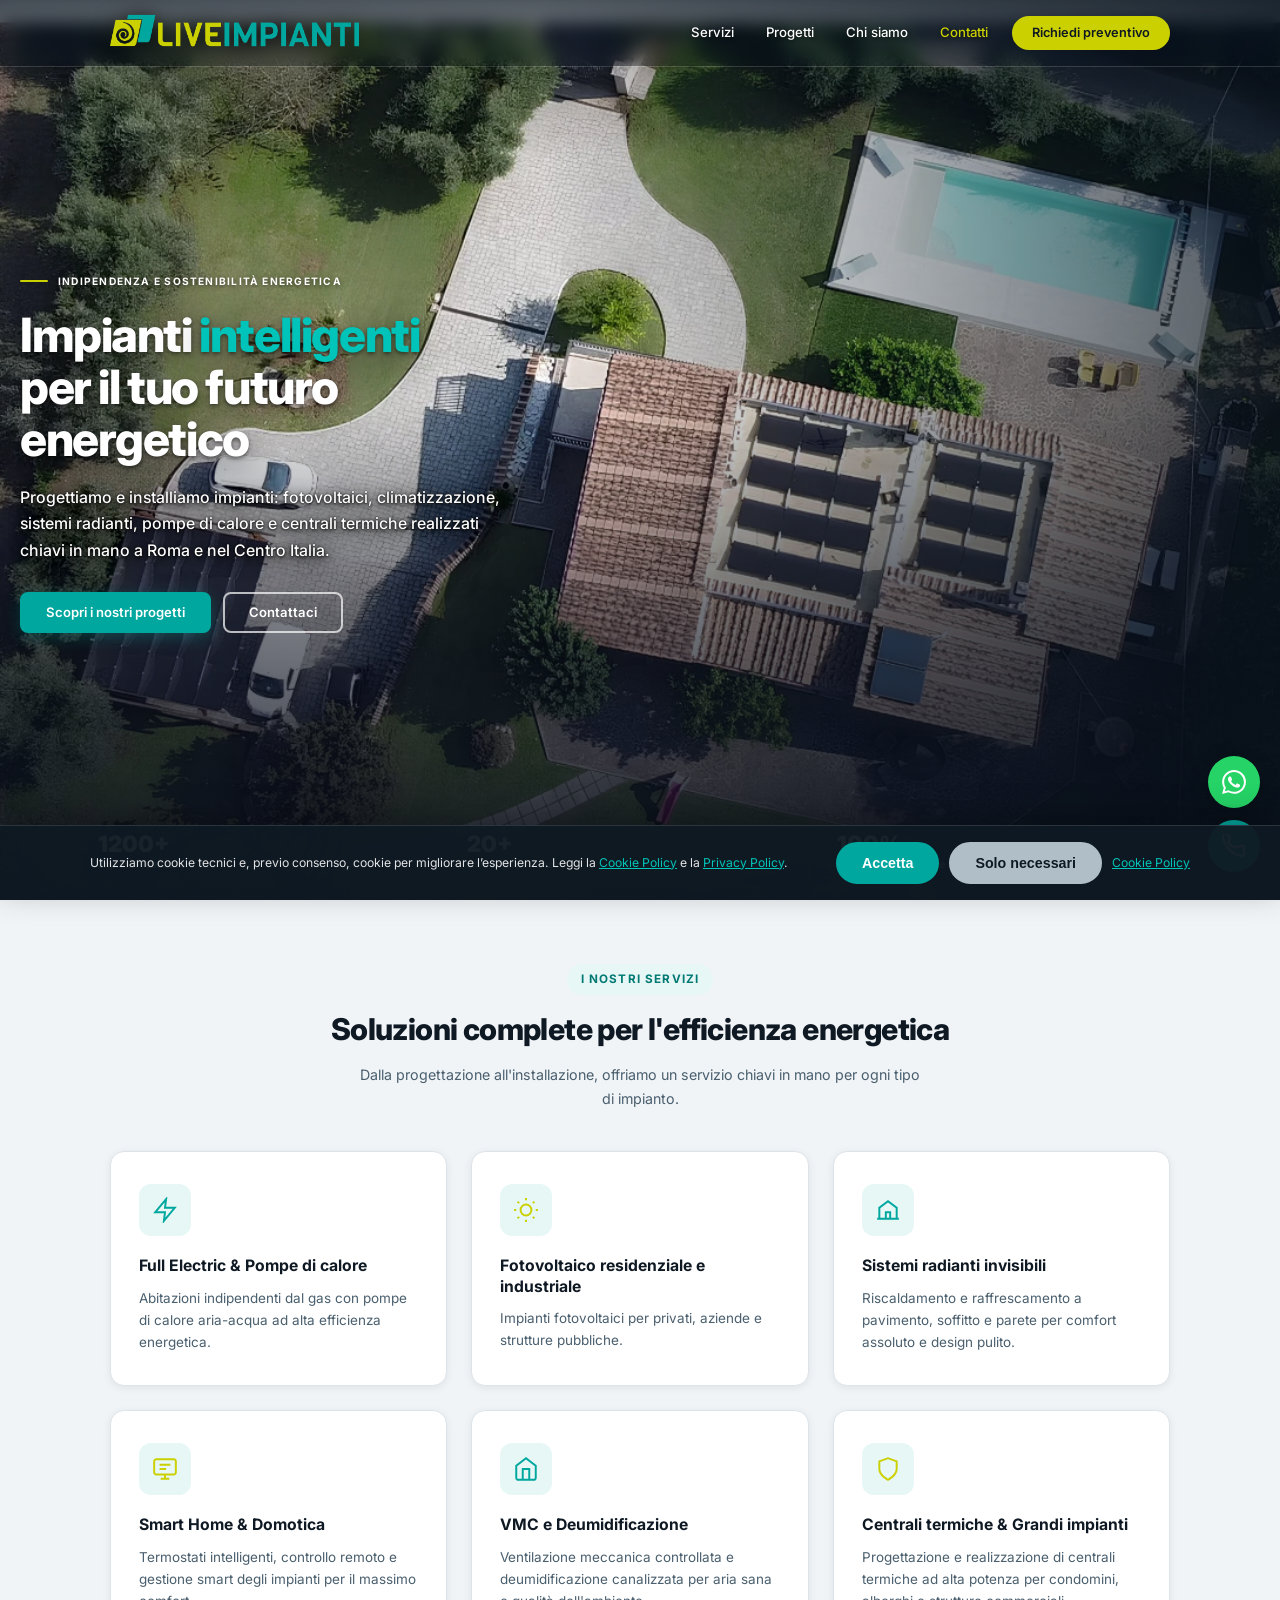
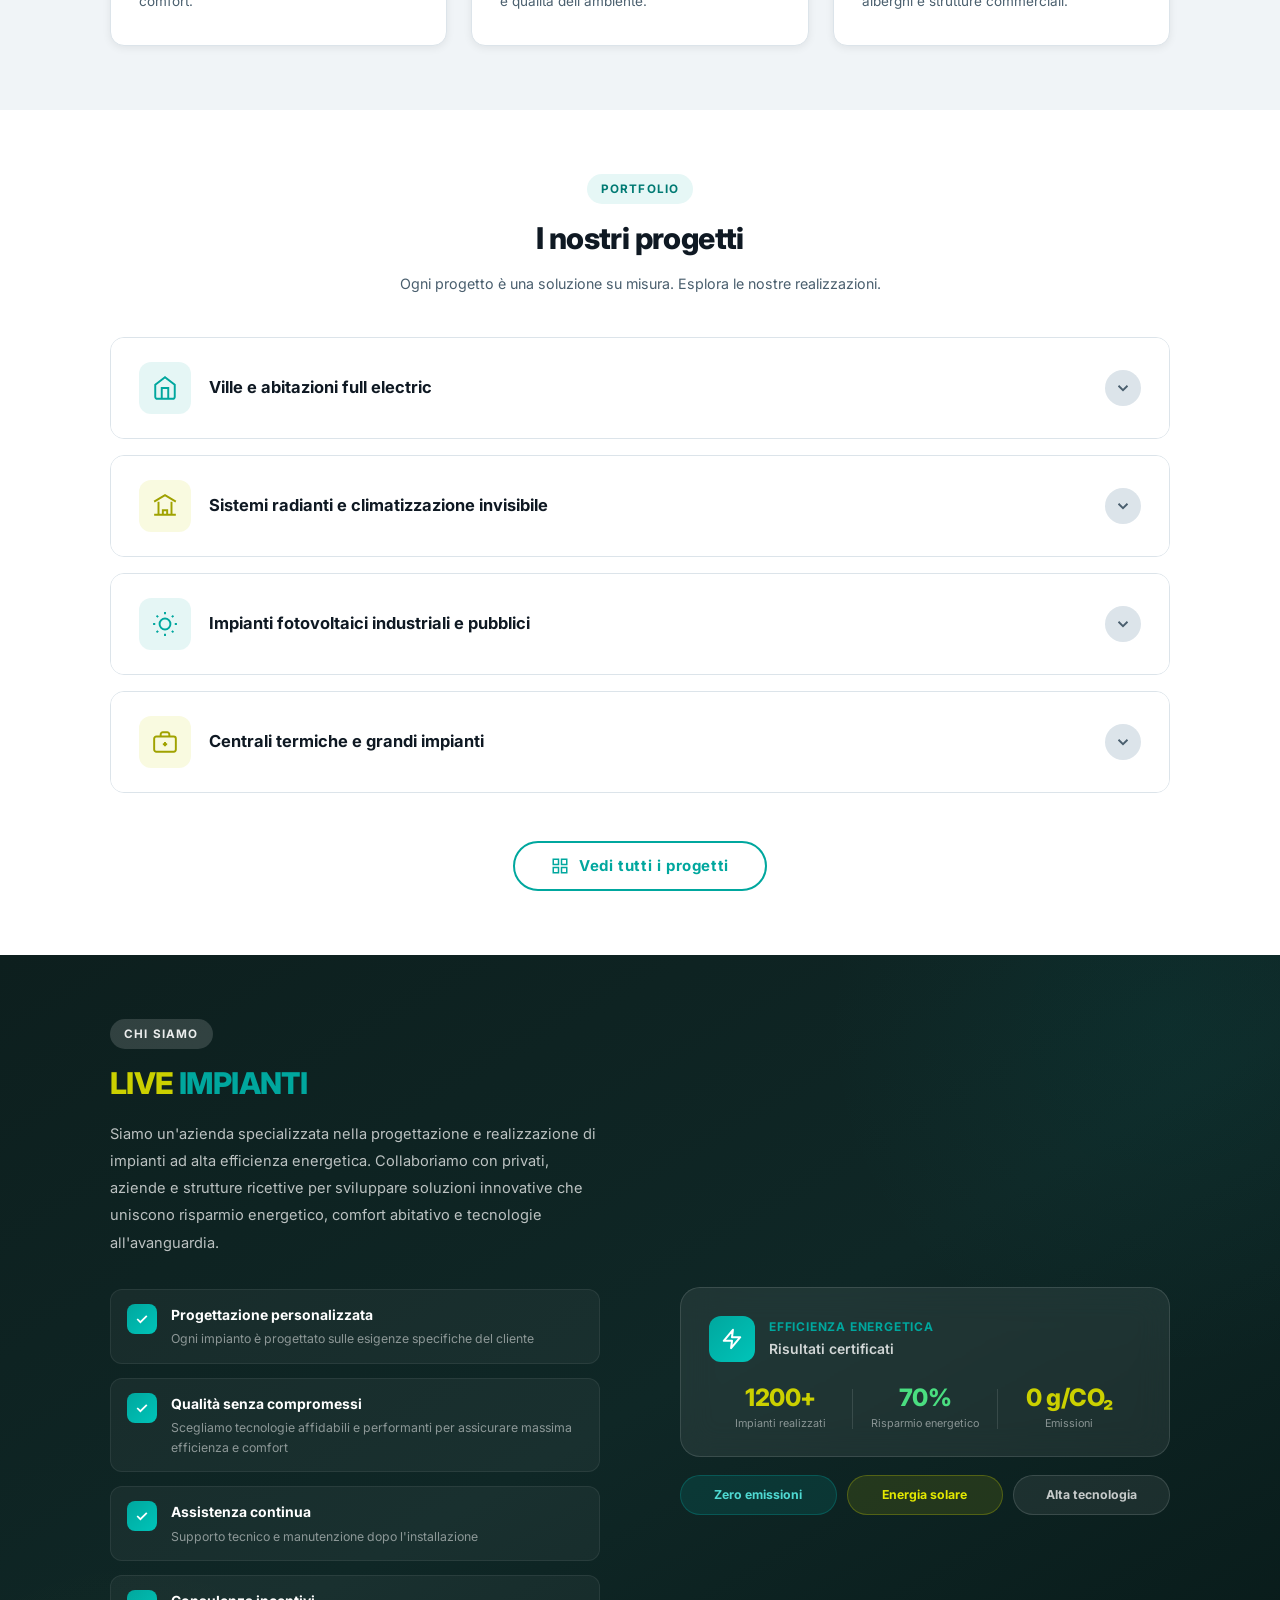
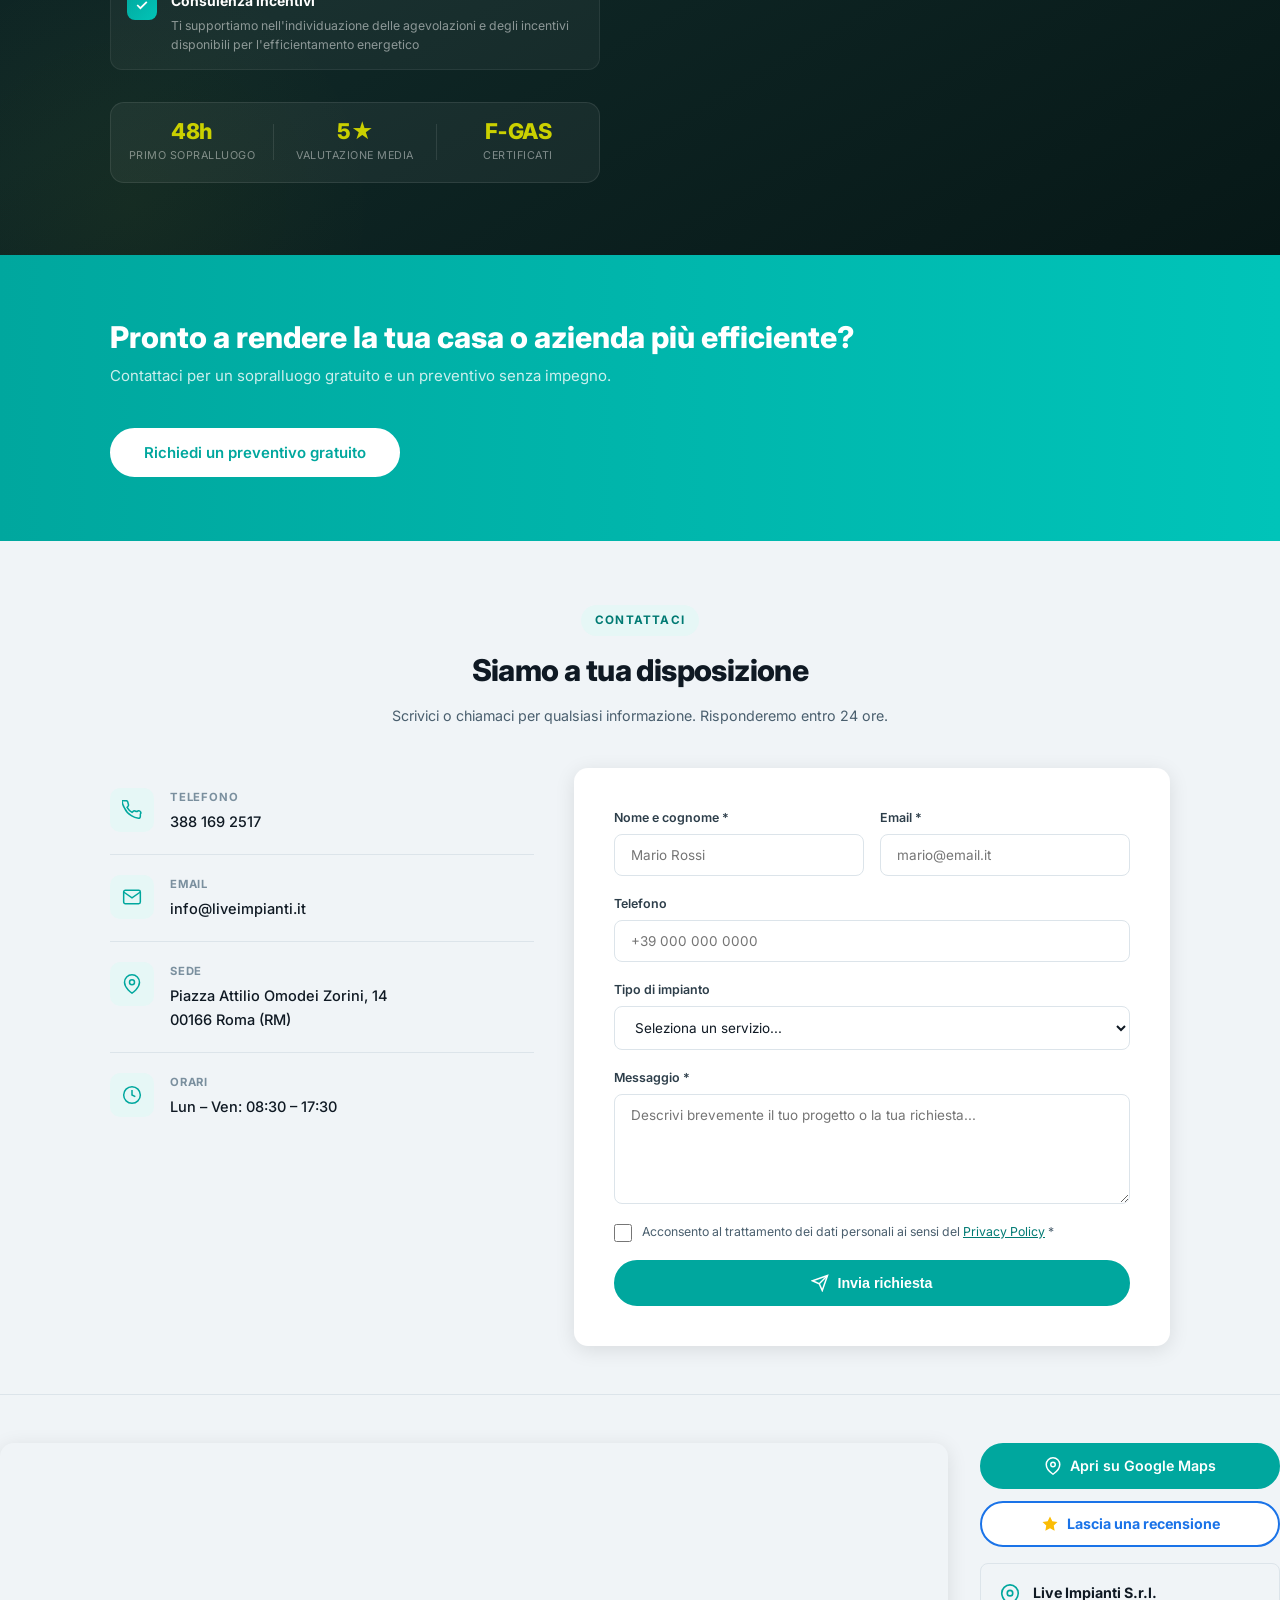
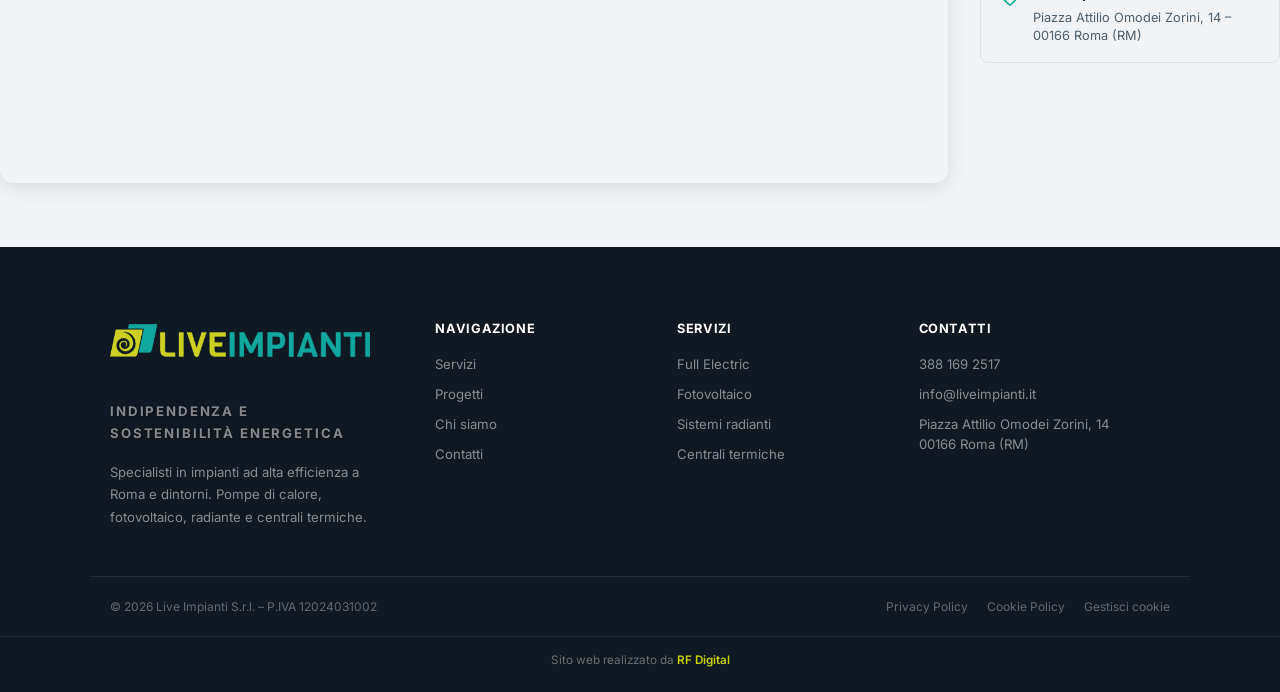
==== commit 52126f10: "Descriere modificare" ====
--- a/index.html
+++ b/index.html
@@ -655,10 +655,10 @@
     <div class="proj-lightbox__inner" id="lightboxInner">
       <div class="proj-lightbox__hero">
         <img id="lbImg" src="" alt="" />
-        <button type="button" id="lbPrev" class="proj-lightbox__nav proj-lightbox__nav--prev" aria-label="Progetto precedente" hidden>
+        <button type="button" id="lbPrev" class="proj-lightbox__nav proj-lightbox__nav--prev" aria-label="Foto precedente" hidden>
           <svg viewBox="0 0 24 24" fill="none" stroke="currentColor" stroke-width="2.5"><polyline points="15 18 9 12 15 6"/></svg>
         </button>
-        <button type="button" id="lbNext" class="proj-lightbox__nav proj-lightbox__nav--next" aria-label="Progetto successivo" hidden>
+        <button type="button" id="lbNext" class="proj-lightbox__nav proj-lightbox__nav--next" aria-label="Foto successiva" hidden>
           <svg viewBox="0 0 24 24" fill="none" stroke="currentColor" stroke-width="2.5"><polyline points="9 18 15 12 9 6"/></svg>
         </button>
         <span id="lbCounter" class="proj-lightbox__counter" hidden></span>
@@ -686,11 +686,11 @@
     </div>
   </div>
 
-  <script src="site-paths.js"></script>
+  <script src="site-paths.js?v=20260609"></script>
   <script src="sito-data.js"></script>
   <script src="progetti-data.js"></script>
   <script src="sito-loader.js"></script>
-  <script src="progetti-loader.js"></script>
+  <script src="progetti-loader.js?v=20260610"></script>
   <script>
     document.addEventListener('DOMContentLoaded', async () => {
       try {
@@ -705,7 +705,7 @@
       }
     });
   </script>
-  <script src="script.js?v=4"></script>
+  <script src="script.js?v=5"></script>
 
 <!-- ══════════════ FLOATING CONTACT BUTTONS ══════════════ -->
 <div class="floating-contacts" aria-label="Contatti rapidi">
--- a/styles.css
+++ b/styles.css
@@ -1034,6 +1034,7 @@
   flex-direction: column;
   gap: 16px;
   overflow-anchor: none;
+  touch-action: pan-y;
 }
 
 .projects__cta {
@@ -1075,6 +1076,7 @@
   border-radius: var(--radius);
   overflow: hidden;
   transition: border-color var(--transition), box-shadow var(--transition);
+  touch-action: pan-y;
 }
 .acc-item.active {
   border-color: var(--green);
@@ -1188,12 +1190,14 @@
 
 .acc-projects {
   padding: 8px 0 28px;
+  touch-action: pan-y;
 }
 
 /* Carousel progetti (Home) – solo scorrimento orizzontale */
 .acc-carousel {
   position: relative;
   padding: 0;
+  touch-action: pan-y;
 }
 .acc-carousel__fade,
 .acc-carousel__btn {
@@ -1204,7 +1208,8 @@
   gap: 22px;
   overflow-x: auto;
   overflow-y: hidden;
-  touch-action: pan-x;
+  touch-action: auto;
+  overscroll-behavior-x: contain;
   scroll-snap-type: x mandatory;
   scroll-behavior: smooth;
   -webkit-overflow-scrolling: touch;
@@ -1223,6 +1228,7 @@
   flex: 0 0 min(320px, 78vw);
   scroll-snap-align: start;
   min-width: 0;
+  touch-action: pan-y;
 }
 .acc-carousel__slide .proj-card {
   height: 100%;
@@ -1272,6 +1278,20 @@
   font-size: 0.95rem;
 }
 
+.proj-lightbox__nav[hidden] {
+  display: none !important;
+}
+.proj-lightbox__counter[hidden] {
+  display: none !important;
+}
+@media (min-width: 721px) and (max-width: 1024px) {
+  .proj-lightbox__inner {
+    max-width: min(640px, 92vw);
+  }
+  .proj-lightbox__hero img {
+    height: min(36vh, 300px);
+  }
+}
 @media (max-width: 720px) {
   .acc-carousel__track {
     padding: 6px 16px 16px;
@@ -1398,11 +1418,21 @@
   width: 100%;
   height: 100%;
   object-fit: cover;
-  object-position: 50% 45%;
+  object-position: var(--img-pos-mobile, var(--img-pos, 50% 45%));
   display: block;
   filter: contrast(1.04) saturate(1.03) brightness(1.02);
   image-rendering: -webkit-optimize-contrast;
   transition: transform .55s ease;
+}
+@media (max-width: 1024px) {
+  .proj-card__img img {
+    object-position: var(--img-pos-mobile, var(--img-pos, 50% 45%));
+  }
+}
+@media (min-width: 1025px) {
+  .proj-card__img img {
+    object-position: var(--img-pos, 50% 45%);
+  }
 }
 .proj-card:hover .proj-card__img img { transform: scale(1.06); }
 
@@ -1520,6 +1550,7 @@
 
 .proj-card--clickable {
   cursor: pointer;
+  touch-action: pan-y;
 }
 .proj-card--clickable .proj-card__cta {
   pointer-events: none;
@@ -2710,6 +2741,7 @@
   border-radius: var(--radius);
   overflow: hidden;
   background: linear-gradient(135deg, var(--dark) 0%, var(--dark-2) 100%);
+  touch-action: pan-y;
 }
 
 /* Gradient fallbacks when no image provided */
@@ -2758,9 +2790,19 @@
   width: 100%;
   height: 100%;
   object-fit: cover;
-  object-position: center;
+  object-position: var(--banner-pos-mobile, var(--banner-pos, center));
   z-index: 0;
   transition: transform .6s ease;
+}
+@media (max-width: 1024px) {
+  .acc-banner-img {
+    object-position: var(--banner-pos-mobile, var(--banner-pos, center));
+  }
+}
+@media (min-width: 1025px) {
+  .acc-banner-img {
+    object-position: var(--banner-pos, center);
+  }
 }
 .acc-item.active .acc-banner-img { transform: scale(1.04); }
 
